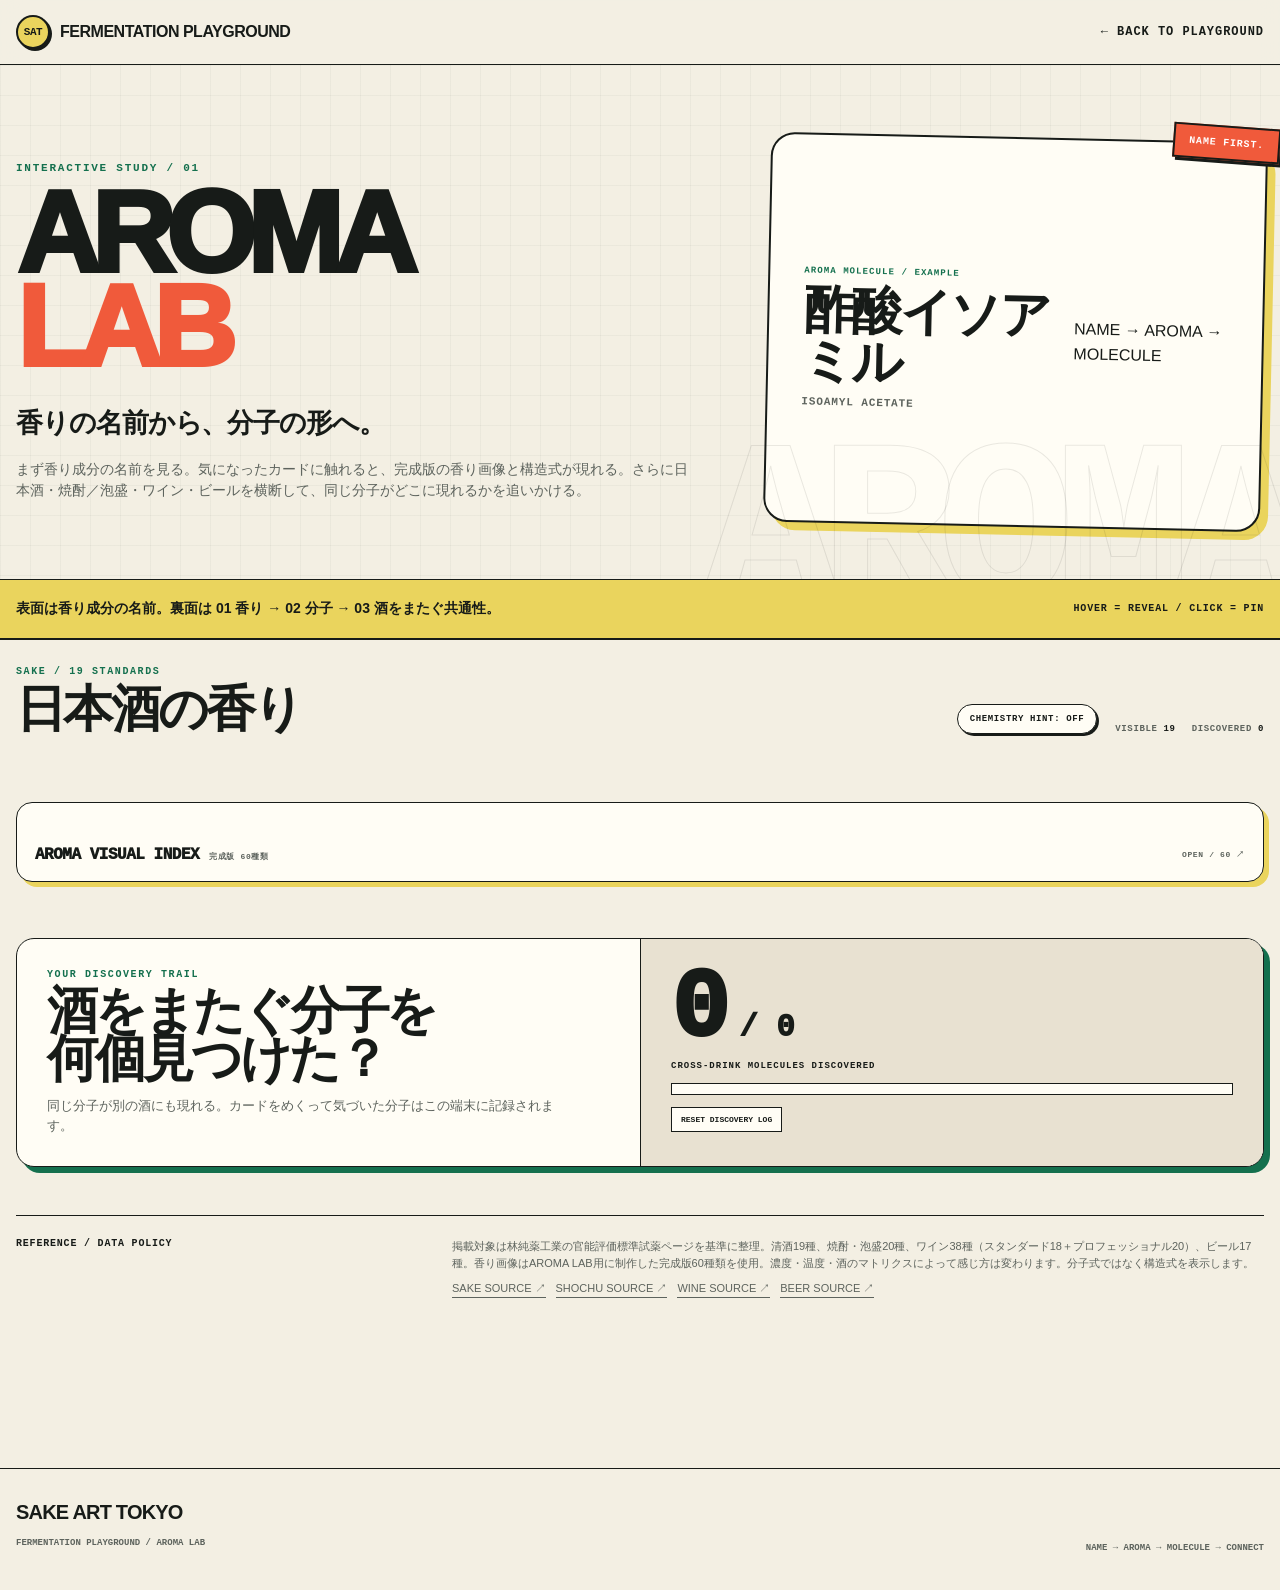
==== aroma-lab/index.html @ 1a497d0f "feat: align AROMA LAB copy with name-first learning flow" ====
<!DOCTYPE html>
<html lang="ja">
<head>
<meta charset="utf-8"/>
<meta name="viewport" content="width=device-width,initial-scale=1,viewport-fit=cover"/>
<meta name="theme-color" content="#f3efe3"/>
<title>AROMA LAB — Fermentation Playground</title>
<meta name="description" content="香り成分の名前から入り、カードをめくると完成版の香り画像、構造式、酒をまたぐ共通性が現れる。日本酒・焼酎／泡盛・ワイン・ビールを横断するインタラクティブ香り図鑑。"/>
<link href="./styles.css" rel="stylesheet"/>
<link href="./hotfix-name-first.css" rel="stylesheet"/>
</head>
<body>
<header class="topbar"><div class="wrap topbar-inner"><a class="brand" href="../"><span class="sat-mark">SAT</span><span>FERMENTATION PLAYGROUND</span></a><a class="back" href="../">← BACK TO PLAYGROUND</a></div></header>
<main>
<section class="hero"><div class="wrap hero-grid"><div><div class="eyebrow">INTERACTIVE STUDY / 01</div><h1>AROMA<span>LAB</span></h1><p class="lead">香りの名前から、分子の形へ。</p><p class="sublead">まず香り成分の名前を見る。気になったカードに触れると、完成版の香り画像と構造式が現れる。さらに日本酒・焼酎／泡盛・ワイン・ビールを横断して、同じ分子がどこに現れるかを追いかける。</p></div><div class="hero-specimen name-first-specimen"><div class="hero-note">NAME FIRST.</div><div class="hero-name"><small>AROMA MOLECULE / EXAMPLE</small><strong>酢酸イソアミル</strong><span>ISOAMYL ACETATE</span></div></div></div></section>
<section class="instructions"><div class="wrap"><strong>表面は香り成分の名前。裏面は 01 香り → 02 分子 → 03 酒をまたぐ共通性。</strong><span><span class="desktop-only">HOVER = REVEAL / CLICK = PIN</span><span class="mobile-only">TAP = REVEAL</span></span></div></section>
<nav class="lab-nav"><div class="wrap nav-scroll"><div class="tabs" id="tabs"></div></div></nav>
<section class="lab"><div class="wrap">
<div class="control-row"><div><div class="section-kicker" id="sectionKicker">SAKE / 19 STANDARDS</div><h2 class="section-title" id="sectionTitle">日本酒の香り</h2></div><div class="controls"><div class="wine-modes" id="wineModes"><button class="control wine-mode active" data-wine="standard">STANDARD 18</button><button class="control wine-mode" data-wine="professional">PRO 20</button><button class="control wine-mode" data-wine="all">ALL 38</button></div><button class="control" id="hintToggle">CHEMISTRY HINT: OFF</button></div><div class="stats"><span>VISIBLE <b id="visibleCount">19</b></span><span>DISCOVERED <b id="discoveredMini">0</b></span></div></div>
<div class="family-banner" id="familyBanner"><span id="familyText"></span><button id="clearFamily">CLEAR FILTER ×</button></div>
<div class="cards" id="cards"></div>
<section class="progress-panel"><div class="progress-copy"><div class="section-kicker">YOUR DISCOVERY TRAIL</div><h2>酒をまたぐ分子を<br/>何個見つけた？</h2><p>同じ分子が別の酒にも現れる。カードをめくって気づいた分子はこの端末に記録されます。</p></div><div class="progress-data"><div class="progress-num"><span id="crossFound">0</span><span style="font-size:.32em;letter-spacing:0"> / <span id="crossTotal">0</span></span></div><div class="progress-label">CROSS-DRINK MOLECULES DISCOVERED</div><div class="meter"><i id="meterBar"></i></div><button class="reset" id="resetProgress">RESET DISCOVERY LOG</button></div></section>
<section class="source-box"><strong>REFERENCE / DATA POLICY</strong><div><div>掲載対象は林純薬工業の官能評価標準試薬ページを基準に整理。清酒19種、焼酎・泡盛20種、ワイン38種（スタンダード18＋プロフェッショナル20）、ビール17種。香り画像はAROMA LAB用に制作した完成版60種類を使用。濃度・温度・酒のマトリクスによって感じ方は変わります。分子式ではなく構造式を表示します。</div><div class="source-links"><a href="https://direct.hpc-j.co.jp/shop/pages/seishu.aspx" rel="noreferrer" target="_blank">SAKE SOURCE ↗</a><a href="https://direct.hpc-j.co.jp/shop/pages/sensory_evalutation-shouchu-awamori.aspx" rel="noreferrer" target="_blank">SHOCHU SOURCE ↗</a><a href="https://direct.hpc-j.co.jp/shop/pages/sensory_evalutation-wine.aspx" rel="noreferrer" target="_blank">WINE SOURCE ↗</a><a href="https://direct.hpc-j.co.jp/shop/pages/sensory_evalutation_beer.aspx" rel="noreferrer" target="_blank">BEER SOURCE ↗</a></div></div></section>
</div></section>
</main>
<footer class="footer"><div class="wrap"><div><b>SAKE ART TOKYO</b><br/><small>FERMENTATION PLAYGROUND / AROMA LAB</small></div><small>NAME → AROMA → MOLECULE → CONNECT</small></div></footer>
<div class="toast" id="toast"></div>
<script defer src="./app.js"></script>
<script defer src="./hotfix-name-first.js"></script>
</body>
</html>
---- aroma-lab/styles.css ----
:root{
  --bg:#f3efe3;--paper:#fffdf5;--ink:#171b18;--muted:#5d635d;--green:#14704e;--orange:#f05a3b;--yellow:#ead45d;--soft:#e8e1d1;--cream:#f7f1e5;
  --shadow:5px 5px 0 var(--ink);--radius:16px;--max:1320px;
  --sans:-apple-system,BlinkMacSystemFont,"Hiragino Kaku Gothic ProN","Yu Gothic",sans-serif;
  --mono:ui-monospace,"SFMono-Regular",Menlo,Monaco,Consolas,monospace;
}
*{box-sizing:border-box}html{scroll-behavior:smooth}body{margin:0;background:var(--bg);color:var(--ink);font-family:var(--sans);line-height:1.55;-webkit-font-smoothing:antialiased;overflow-x:hidden}button,a{font:inherit;color:inherit}button{cursor:pointer}a{text-decoration:none}.wrap{width:min(var(--max),calc(100% - 32px));margin-inline:auto}
.topbar{position:sticky;top:0;z-index:50;background:color-mix(in srgb,var(--bg) 93%,transparent);backdrop-filter:blur(12px);border-bottom:1.5px solid var(--ink)}.topbar-inner{height:64px;display:flex;align-items:center;justify-content:space-between;gap:16px}.brand{display:flex;align-items:center;gap:10px;font-weight:900;letter-spacing:-.03em}.sat-mark{width:34px;height:34px;border:2px solid var(--ink);border-radius:50%;display:grid;place-items:center;background:var(--yellow);font:900 11px var(--mono);box-shadow:2px 2px 0 var(--ink)}.back{font:700 12px var(--mono);letter-spacing:.08em;border-bottom:1px solid transparent}.back:hover{border-color:var(--ink)}
.hero{padding:72px 0 52px;border-bottom:1.5px solid var(--ink);overflow:hidden;position:relative;background-image:linear-gradient(rgba(23,27,24,.035) 1px,transparent 1px),linear-gradient(90deg,rgba(23,27,24,.035) 1px,transparent 1px);background-size:30px 30px}.hero::after{content:"AROMA";position:absolute;right:-.04em;bottom:-.24em;font:900 clamp(90px,18vw,250px)/.85 var(--mono);letter-spacing:-.09em;color:transparent;-webkit-text-stroke:1px rgba(23,27,24,.09);pointer-events:none}.eyebrow,.section-kicker{font:800 11px var(--mono);letter-spacing:.16em;color:var(--green);margin-bottom:12px}.hero-grid{display:grid;grid-template-columns:minmax(0,1.05fr) minmax(340px,.75fr);gap:56px;align-items:center}.hero h1{font-size:clamp(56px,9vw,126px);line-height:.82;letter-spacing:-.075em;margin:0 0 28px;font-weight:950}.hero h1 span{display:block;color:var(--orange)}.lead{font-size:clamp(20px,2.1vw,29px);font-weight:850;letter-spacing:-.04em;max-width:720px;margin:0 0 14px}.sublead{max-width:680px;margin:0;color:var(--muted);font-size:14px}.hero-specimen{position:relative;background:var(--paper);border:2px solid var(--ink);border-radius:24px;min-height:390px;display:grid;grid-template-rows:1fr auto;place-items:center;box-shadow:8px 8px 0 var(--yellow);transform:rotate(1.25deg);padding:48px 34px 30px}.hero-note{position:absolute;right:-14px;top:-18px;background:var(--orange);color:white;border:2px solid var(--ink);padding:10px 14px;font:900 10px var(--mono);letter-spacing:.08em;transform:rotate(3deg);box-shadow:3px 3px 0 var(--ink)}.hero-aroma{display:grid;place-items:center;align-self:center}.hero-aroma img{width:190px;height:190px;object-fit:contain}.hero-aroma span{font:900 11px var(--mono);letter-spacing:.12em;margin-top:-4px}.hero-answer{width:100%;border-top:1.5px solid var(--ink);padding-top:16px;display:flex;align-items:baseline;justify-content:space-between;gap:16px}.hero-answer strong{font-size:22px;letter-spacing:-.04em}.hero-answer small{font:800 9px var(--mono);letter-spacing:.08em;color:var(--muted)}
.instructions{padding:18px 0;border-bottom:1.5px solid var(--ink);background:var(--yellow)}.instructions .wrap{display:grid;grid-template-columns:1fr auto;gap:24px;align-items:center}.instructions strong{font-size:14px}.instructions span{font:700 10px var(--mono);letter-spacing:.08em}.mobile-only{display:none}
.lab-nav{position:sticky;top:64px;z-index:45;background:var(--paper);border-bottom:1.5px solid var(--ink)}.nav-scroll{overflow-x:auto;scrollbar-width:none;-webkit-overflow-scrolling:touch}.nav-scroll::-webkit-scrollbar{display:none}.tabs{display:flex;align-items:stretch;min-width:max-content}.tab{border:0;border-right:1.5px solid var(--ink);background:transparent;padding:17px 22px;font:900 12px var(--mono);letter-spacing:.08em;min-width:150px;transition:.15s}.tab:first-child{border-left:1.5px solid var(--ink)}.tab:hover{background:var(--soft)}.tab.active{background:var(--ink);color:var(--paper)}.tab small{display:block;font-size:9px;opacity:.65;margin-top:2px}.cross-tab.active{background:var(--orange);color:white}
.control-row{padding:26px 0 20px;display:grid;grid-template-columns:1fr auto auto;align-items:end;gap:18px}.section-title{font:900 clamp(30px,4vw,50px)/1 var(--sans);letter-spacing:-.055em;margin:0}.section-kicker{font-size:10px;margin-bottom:7px}.controls{display:flex;gap:8px;align-items:center;flex-wrap:wrap}.control{border:1.5px solid var(--ink);background:var(--paper);padding:9px 12px;border-radius:999px;font:800 9px var(--mono);letter-spacing:.07em;box-shadow:2px 2px 0 var(--ink)}.control:hover,.control.active{background:var(--green);color:white}.wine-modes{display:none}.wine-modes.show{display:flex}.stats{display:flex;gap:16px;align-items:center;font:700 9px var(--mono);color:var(--muted);letter-spacing:.07em;white-space:nowrap}.stats b{color:var(--ink)}.family-banner{display:none;margin:0 0 18px;padding:12px 15px;border:1.5px dashed var(--ink);background:var(--yellow);align-items:center;justify-content:space-between;gap:12px;font:800 10px var(--mono);letter-spacing:.05em}.family-banner.show{display:flex}.family-banner button{border:1px solid var(--ink);background:var(--paper);padding:5px 8px;font:800 9px var(--mono)}
.lab{padding-bottom:90px}.cards{display:grid;grid-template-columns:repeat(4,minmax(0,1fr));gap:22px}.card{position:relative;min-width:0;aspect-ratio:.79;perspective:1400px;outline:none}.card:focus-visible{outline:3px solid var(--orange);outline-offset:5px;border-radius:var(--radius)}.card-inner{position:absolute;inset:0;transform-style:preserve-3d;transition:transform .5s cubic-bezier(.2,.8,.2,1)}.card.revealed .card-inner{transform:rotateY(180deg)}.face{position:absolute;inset:0;backface-visibility:hidden;-webkit-backface-visibility:hidden;border:1.8px solid var(--ink);border-radius:var(--radius);overflow:hidden;background:var(--paper);box-shadow:var(--shadow)}.front{display:grid;grid-template-rows:auto auto 1fr auto}.back-face{transform:rotateY(180deg);display:grid;grid-template-rows:auto minmax(140px,1fr) auto;background:var(--ink);color:var(--paper);box-shadow:5px 5px 0 var(--orange)}.card-topline,.structure-head{padding:11px 13px;display:flex;align-items:center;justify-content:space-between;gap:8px;border-bottom:1.5px solid var(--ink);font:800 8px var(--mono);letter-spacing:.09em}.structure-head{border-color:#5a5f5a}.cross-badge{background:var(--orange);color:white;border:1px solid var(--ink);border-radius:999px;padding:4px 6px;font-size:7px;box-shadow:1px 1px 0 var(--ink);white-space:nowrap}.front-copy{padding:15px 15px 8px}.front-copy h3{margin:0;font-size:clamp(16px,1.35vw,22px);line-height:1.08;letter-spacing:-.04em;overflow-wrap:anywhere}.compound-en{font:700 8px/1.35 var(--mono);letter-spacing:.05em;color:var(--muted);margin:5px 0 0;overflow-wrap:anywhere}.aroma-cue{margin:8px 0 0;font-size:12px;font-weight:850;color:var(--green);line-height:1.35}.aroma-gallery{min-height:0;padding:6px 12px 10px;display:flex;align-items:center;justify-content:center;gap:5px;overflow:hidden}.aroma-visual{margin:0;min-width:0;display:grid;place-items:center;grid-template-rows:1fr auto;gap:0;flex:1;max-width:150px}.aroma-visual img{display:block;width:min(100%,135px);height:auto;aspect-ratio:1/1;object-fit:contain}.count-2 .aroma-visual img{width:min(100%,112px)}.count-3 .aroma-visual img{width:min(100%,90px)}.aroma-visual figcaption{text-align:center;font-size:10px;font-weight:800;line-height:1.15;min-height:23px;display:grid;place-items:center}.aroma-visual.image-error{opacity:.3}.aroma-visual.image-error::after{content:"IMAGE ERROR";font:700 7px var(--mono)}.card-footer{border-top:1.5px solid var(--ink);padding:10px 12px;display:flex;justify-content:space-between;align-items:center;gap:10px;font:800 8px var(--mono);letter-spacing:.08em}.family-chip{opacity:.18;transition:.2s;color:var(--green)}body.show-hints .family-chip{opacity:1}
.structure-wrap{position:relative;min-height:0;display:grid;place-items:center;padding:18px 16px;background:var(--paper)}.structure-wrap img{width:100%;height:100%;max-height:205px;object-fit:contain;filter:grayscale(1) contrast(1.2);mix-blend-mode:multiply}.structure-fallback{display:none;color:var(--muted);text-align:center;font:800 10px var(--mono);letter-spacing:.08em}.structure-fallback.show{display:grid}.back-copy{padding:11px 14px 12px;min-height:0}.back-copy>strong{display:block;font-size:15px;line-height:1.1;letter-spacing:-.03em;overflow-wrap:anywhere}.back-copy>small{display:block;margin-top:3px;color:#aaa79c;font:700 7px/1.35 var(--mono);overflow-wrap:anywhere}.ref-note{font-size:8px;line-height:1.35;color:#aaa79c;margin:5px 0}.drink-rail{margin-top:8px;border-top:1px solid #5a5f5a;padding-top:8px;display:grid;grid-template-columns:repeat(4,1fr);gap:4px}.drink-dot{border:1px solid #5a5f5a;background:transparent;color:#777b77;padding:4px 2px;font:800 6px var(--mono);letter-spacing:.02em;border-radius:3px;min-height:34px}.drink-dot small{display:block;font-size:6px;margin-top:1px}.drink-dot.on{border-color:var(--yellow);color:var(--yellow)}.drink-dot.on:hover{background:var(--yellow);color:var(--ink)}.related{margin-top:7px;border:0;background:transparent;color:var(--paper);font:800 7px var(--mono);letter-spacing:.07em;text-align:left;padding:0;text-decoration:underline;text-underline-offset:3px}.related:hover{color:var(--orange)}
@media (hover:hover) and (pointer:fine){.card:not(.pinned):hover .card-inner{transform:rotateY(180deg)}}
.progress-panel{margin-top:56px;border:1.8px solid var(--ink);border-radius:18px;background:var(--paper);box-shadow:6px 6px 0 var(--green);display:grid;grid-template-columns:1fr 1fr;overflow:hidden}.progress-copy{padding:30px}.progress-copy h2{font-size:clamp(30px,4vw,52px);letter-spacing:-.06em;line-height:.95;margin:0 0 12px}.progress-copy p{margin:0;color:var(--muted);font-size:13px;max-width:520px}.progress-data{padding:30px;border-left:1.5px solid var(--ink);display:flex;flex-direction:column;justify-content:center;gap:12px;background:var(--soft)}.progress-num{font:950 clamp(50px,8vw,96px)/.8 var(--mono);letter-spacing:-.08em}.progress-total{font-size:.32em;letter-spacing:0}.progress-label{font:800 9px var(--mono);letter-spacing:.11em}.meter{height:12px;border:1.5px solid var(--ink);background:var(--paper);overflow:hidden}.meter>i{display:block;height:100%;background:var(--orange);width:0;transition:width .4s}.reset{align-self:flex-start;border:1px solid var(--ink);background:var(--paper);padding:7px 9px;font:800 8px var(--mono)}
.visual-index{margin-top:72px;padding-top:26px;border-top:1.5px solid var(--ink)}.visual-index-head{display:grid;grid-template-columns:1fr minmax(260px,480px);gap:32px;align-items:end;margin-bottom:24px}.visual-index h2{margin:0;font-size:clamp(30px,5vw,58px);line-height:.98;letter-spacing:-.06em}.visual-index-head p{margin:0;color:var(--muted);font-size:12px}.visual-grid{display:grid;grid-template-columns:repeat(10,minmax(0,1fr));border-top:1px solid var(--ink);border-left:1px solid var(--ink);background:var(--paper)}.visual-tile{margin:0;min-width:0;padding:9px 6px 7px;display:grid;grid-template-rows:1fr auto;place-items:center;border-right:1px solid var(--ink);border-bottom:1px solid var(--ink);min-height:120px}.visual-tile img{width:78px;height:78px;max-width:100%;object-fit:contain}.visual-tile figcaption{text-align:center;font-size:8px;font-weight:800;line-height:1.2;min-height:20px;display:grid;place-items:center}
.source-box{margin-top:48px;border-top:1.5px solid var(--ink);padding:22px 0 0;display:grid;grid-template-columns:1fr 2fr;gap:30px;font-size:11px;color:var(--muted)}.source-box strong{color:var(--ink);font:900 10px var(--mono);letter-spacing:.08em}.source-links{display:flex;gap:10px;flex-wrap:wrap;margin-top:8px}.source-links a{border-bottom:1px solid var(--muted)}.source-links a:hover{color:var(--green);border-color:var(--green)}.footer{border-top:1.5px solid var(--ink);padding:28px 0 36px;margin-top:80px}.footer .wrap{display:flex;justify-content:space-between;gap:20px;align-items:end}.footer b{font-size:20px;letter-spacing:-.04em}.footer small{font:700 9px var(--mono);color:var(--muted)}.toast{position:fixed;left:50%;bottom:calc(24px + env(safe-area-inset-bottom));z-index:90;transform:translate(-50%,20px);opacity:0;pointer-events:none;background:var(--ink);color:var(--paper);border:1.5px solid var(--paper);box-shadow:4px 4px 0 var(--orange);padding:10px 14px;font:800 9px var(--mono);letter-spacing:.06em;transition:.25s;white-space:nowrap}.toast.show{opacity:1;transform:translate(-50%,0)}.empty{grid-column:1/-1;border:1.5px dashed var(--ink);padding:50px;text-align:center;background:var(--paper);font:800 11px var(--mono)}
@media(max-width:1100px){.cards{grid-template-columns:repeat(3,minmax(0,1fr))}.hero-grid{grid-template-columns:1fr .75fr}.visual-grid{grid-template-columns:repeat(8,minmax(0,1fr))}.control-row{grid-template-columns:1fr auto}.stats{grid-column:1/-1;justify-content:flex-end}}
@media(max-width:760px){.wrap{width:min(100% - 24px,var(--max))}.topbar-inner{height:58px}.brand span:last-child{font-size:11px}.back{font-size:9px}.hero{padding:46px 0 34px}.hero-grid{grid-template-columns:1fr;gap:34px}.hero h1{font-size:clamp(58px,20vw,88px)}.lead{font-size:21px}.sublead{font-size:13px}.hero-specimen{min-height:310px;box-shadow:6px 6px 0 var(--yellow);padding:42px 28px 24px;transform:rotate(.7deg)}.hero-note{right:-4px;font-size:8px}.hero-aroma img{width:160px;height:160px}.hero-answer{align-items:flex-start;flex-direction:column;gap:2px}.hero-answer strong{font-size:20px}.instructions .wrap{grid-template-columns:1fr;gap:5px}.instructions strong{font-size:12px}.desktop-only{display:none}.mobile-only{display:inline}.lab-nav{top:58px}.tab{min-width:126px;padding:14px 14px}.control-row{grid-template-columns:1fr;align-items:start;gap:12px}.controls{width:100%;overflow-x:auto;padding-bottom:3px}.wine-modes.show{display:flex;min-width:max-content}.stats{grid-column:auto;width:100%;justify-content:space-between}.section-title{font-size:34px}.cards{grid-template-columns:repeat(2,minmax(0,1fr));gap:13px}.card{aspect-ratio:.72}.face{box-shadow:3px 3px 0 var(--ink)}.back-face{box-shadow:3px 3px 0 var(--orange)}.card-topline{padding:8px 9px;font-size:6.5px}.cross-badge{font-size:6px;padding:3px 5px}.front-copy{padding:11px 10px 4px}.front-copy h3{font-size:14px}.compound-en{font-size:6.5px}.aroma-cue{font-size:10px;margin-top:5px}.aroma-gallery{padding:2px 5px 6px;gap:1px}.aroma-visual img{width:min(100%,112px)}.count-2 .aroma-visual img{width:min(100%,82px)}.count-3 .aroma-visual img{width:min(100%,65px)}.aroma-visual figcaption{font-size:8px;min-height:18px}.card-footer{padding:7px 8px;font-size:6.5px}.structure-head{padding:8px 9px;font-size:6px}.structure-wrap{padding:8px;min-height:125px}.structure-wrap img{max-height:150px}.back-copy{padding:8px 9px}.back-copy>strong{font-size:12px}.back-copy>small,.ref-note{font-size:6px}.drink-rail{padding-top:5px;margin-top:5px}.drink-dot{font-size:5px;min-height:29px}.drink-dot small{display:none}.related{font-size:6px;margin-top:4px}.progress-panel{grid-template-columns:1fr;margin-top:42px}.progress-copy,.progress-data{padding:22px}.progress-data{border-left:0;border-top:1.5px solid var(--ink)}.visual-index{margin-top:56px}.visual-index-head{grid-template-columns:1fr;gap:12px}.visual-grid{grid-template-columns:repeat(4,minmax(0,1fr))}.visual-tile{min-height:106px;padding:6px 4px}.visual-tile img{width:68px;height:68px}.visual-tile figcaption{font-size:7px}.source-box{grid-template-columns:1fr}.footer .wrap{align-items:flex-start;flex-direction:column}.toast{max-width:calc(100vw - 28px);overflow:hidden;text-overflow:ellipsis}}
@media(max-width:430px){.cards{grid-template-columns:1fr;gap:16px}.card{aspect-ratio:auto;height:470px}.front-copy h3{font-size:20px}.compound-en{font-size:8px}.aroma-cue{font-size:12px}.aroma-visual img{width:145px}.count-2 .aroma-visual img{width:118px}.count-3 .aroma-visual img{width:95px}.aroma-visual figcaption{font-size:10px}.structure-wrap img{max-height:210px}.back-copy>strong{font-size:16px}.back-copy>small{font-size:8px}.ref-note{font-size:7px}.drink-dot{font-size:6px;min-height:34px}.visual-grid{grid-template-columns:repeat(3,minmax(0,1fr))}}
@media(prefers-reduced-motion:reduce){*{scroll-behavior:auto!important;transition-duration:.01ms!important;animation-duration:.01ms!important}.card-inner{transition:none}}
---- aroma-lab/hotfix-name-first.css ----
/* AROMA LAB final name-first layer */
.name-first-specimen{display:flex!important;align-items:center!important;justify-content:center!important}.name-first-specimen::after{content:"NAME → AROMA → MOLECULE"!important}.hero-name{display:flex;flex-direction:column;align-items:flex-start;gap:9px;width:100%}.hero-name small{font:800 9px var(--mono);letter-spacing:.12em;color:var(--green)}.hero-name strong{font-size:clamp(28px,4vw,56px);line-height:1;letter-spacing:-.05em}.hero-name span{font:800 11px var(--mono);letter-spacing:.08em;color:var(--muted)}
.card{aspect-ratio:.78;touch-action:manipulation}.front{background:var(--paper)}.name-front{flex:1;display:flex;flex-direction:column;align-items:flex-start;justify-content:center;padding:50px 22px 28px;gap:8px}.name-front small{font:900 7px var(--mono);letter-spacing:.12em;color:var(--green)}.name-front h3{margin:0;font-size:clamp(22px,2.1vw,34px);line-height:1.03;letter-spacing:-.055em;font-weight:950;word-break:keep-all}.name-front-en{font:700 9px/1.35 var(--mono);letter-spacing:.04em;color:var(--muted)}.name-front-foot{border-top:1.5px solid var(--ink);padding:11px 13px;display:flex;justify-content:space-between;align-items:center;gap:8px;font:800 8px var(--mono);letter-spacing:.07em;color:var(--muted)}.name-front-foot>span:first-child{color:var(--green);opacity:0;transition:.2s}body.show-hints .name-front-foot>span:first-child{opacity:1}
.back-face{background:var(--ink);color:var(--paper);display:flex;flex-direction:column;overflow:hidden}.reveal-head{height:34px;flex:0 0 34px;padding:9px 11px 7px;display:flex;align-items:center;justify-content:space-between;border-bottom:1px solid #454943;font:800 7px var(--mono);letter-spacing:.09em;color:#bbbdb6}.reveal-body{flex:1;min-height:0;display:grid;grid-template-rows:42% 35% 23%}.reveal-stage{position:relative;min-height:0}.stage-label{position:absolute;left:8px;top:7px;z-index:3;font:900 6px var(--mono);letter-spacing:.1em;opacity:.6}
.aroma-stage{background:var(--cream);color:var(--ink);display:grid;grid-template-columns:minmax(0,1fr) 88px;align-items:center;gap:5px;padding:19px 9px 7px;border-bottom:1px solid #555}.aroma-stage-images{min-width:0;height:100%;display:flex;align-items:center;justify-content:center;gap:3px;overflow:hidden}.final-aroma-img{display:block;max-width:100%;object-fit:contain;background:transparent}.aroma-stage-images .final-aroma-img{width:min(50%,145px);height:100%;max-height:132px}.aroma-stage-copy{font-size:10px;line-height:1.3;font-weight:900}
.molecule-stage{display:grid;grid-template-columns:minmax(0,1fr) 112px;align-items:center;gap:8px;padding:20px 9px 7px;border-bottom:1px solid #454943}.final-structure{min-width:0;height:100%;display:grid;place-items:center;padding:5px;background:var(--paper);border-radius:7px}.final-structure img{display:block;width:100%;height:100%;max-height:105px;object-fit:contain;filter:grayscale(1) contrast(1.2);mix-blend-mode:multiply}.final-structure .structure-fallback{font-size:7px}.molecule-copy{min-width:0;display:flex;flex-direction:column;gap:3px}.molecule-copy strong{font-size:10px;line-height:1.15}.molecule-copy span{font:700 6.5px/1.3 var(--mono);color:#c4c6be}.molecule-copy em{font:900 6px var(--mono);font-style:normal;color:var(--yellow);letter-spacing:.06em}.molecule-copy small{font-size:6px;line-height:1.3;color:#aaa79c}
.drinks-stage{padding:20px 8px 7px}.final-drink-rail{margin:0;border:0;padding:0;display:grid;grid-template-columns:repeat(4,1fr);gap:3px}.drink-ref{min-width:0;min-height:30px;border:1px solid #5a5f5a;border-radius:3px;background:transparent;color:#777b77;padding:4px 2px;display:flex;flex-direction:column;align-items:center;justify-content:center;gap:1px;font-family:var(--mono)}.drink-ref span{font-size:5.5px;font-weight:900;letter-spacing:.04em}.drink-ref strong{font-size:6px;line-height:1.1}.drink-ref.on{border-color:var(--yellow);color:var(--yellow)}.drink-ref.on:hover{background:var(--yellow);color:var(--ink)}.drinks-stage .related{display:block;margin-top:5px;font-size:6px}
.visual-index{margin:48px 0 0;border:1.8px solid var(--ink);border-radius:16px;background:var(--paper);box-shadow:5px 5px 0 var(--yellow);overflow:hidden}.visual-index>summary{list-style:none;cursor:pointer;padding:17px 18px;display:flex;align-items:center;justify-content:space-between;gap:16px}.visual-index>summary::-webkit-details-marker{display:none}.visual-index>summary span{display:flex;align-items:baseline;gap:10px}.visual-index>summary b{font:950 16px var(--mono);letter-spacing:-.03em}.visual-index>summary small,.visual-index>summary i{font:800 8px var(--mono);font-style:normal;letter-spacing:.08em;color:var(--muted)}.visual-index[open]>summary{border-bottom:1.5px solid var(--ink);background:var(--yellow)}.visual-index-grid{display:grid;grid-template-columns:repeat(6,minmax(0,1fr))}.visual-index-grid figure{margin:0;min-width:0;aspect-ratio:1;position:relative;border-right:1px solid #c8c4b7;border-bottom:1px solid #c8c4b7;padding:13px 7px 7px;display:grid;grid-template-rows:1fr auto;place-items:center;background:var(--paper)}.visual-index-grid figure>span{position:absolute;left:6px;top:5px;font:700 6px var(--mono);color:var(--muted)}.visual-index-grid .final-aroma-img{width:100%;height:100%;min-height:0;max-height:115px}.visual-index-grid figcaption{max-width:100%;overflow:hidden;text-overflow:ellipsis;white-space:nowrap;font-size:9px;font-weight:800}
.card:focus-visible .face{outline:3px solid var(--orange);outline-offset:3px}
@media(max-width:1050px){.visual-index-grid{grid-template-columns:repeat(5,minmax(0,1fr))}.molecule-stage{grid-template-columns:minmax(0,1fr) 96px}}
@media(max-width:760px){.cards{grid-template-columns:repeat(2,minmax(0,1fr));gap:13px}.card{aspect-ratio:.68}.name-front{padding:44px 13px 21px}.name-front h3{font-size:19px}.name-front-en{font-size:7px}.reveal-head{height:30px;flex-basis:30px}.reveal-body{grid-template-rows:42% 36% 22%}.aroma-stage{grid-template-columns:1fr;padding:18px 5px 5px}.aroma-stage-copy{display:none}.aroma-stage-images .final-aroma-img{max-height:104px}.molecule-stage{grid-template-columns:1fr;padding:18px 5px 5px}.molecule-copy{display:none}.final-structure img{max-height:95px}.visual-index-grid{grid-template-columns:repeat(3,minmax(0,1fr))}.visual-index>summary b{font-size:13px}}
@media(max-width:430px){.cards{grid-template-columns:1fr;gap:18px}.card{height:520px;aspect-ratio:auto}.name-front{align-items:center;text-align:center;padding:56px 24px 28px}.name-front small{font-size:8px}.name-front h3{font-size:28px;line-height:1.05}.name-front-en{font-size:9px}.name-front-foot{padding:13px 15px;font-size:9px}.reveal-head{height:34px;flex-basis:34px;font-size:6.5px}.reveal-body{grid-template-rows:42% 36% 22%}.aroma-stage{grid-template-columns:minmax(0,1fr) 104px;padding:24px 10px 8px;gap:8px}.aroma-stage-copy{display:block;font-size:11px}.aroma-stage-images{height:100%}.aroma-stage-images .final-aroma-img{max-height:164px}.molecule-stage{grid-template-columns:minmax(0,1fr) 128px;padding:24px 10px 8px;gap:10px}.molecule-copy{display:flex}.molecule-copy strong{font-size:11px}.molecule-copy span{font-size:7px}.molecule-copy em{font-size:7px}.molecule-copy small{font-size:6.5px}.final-structure img{max-height:126px}.drinks-stage{padding:24px 10px 8px}.drink-ref{min-height:36px}.drink-ref span{font-size:6px}.drink-ref strong{font-size:7px}.drinks-stage .related{font-size:7px}.visual-index-grid{grid-template-columns:repeat(2,minmax(0,1fr))}.visual-index-grid .final-aroma-img{max-height:130px}}
@media(prefers-reduced-motion:reduce){.card-inner{transition:none}.final-aroma-img{scroll-behavior:auto}}
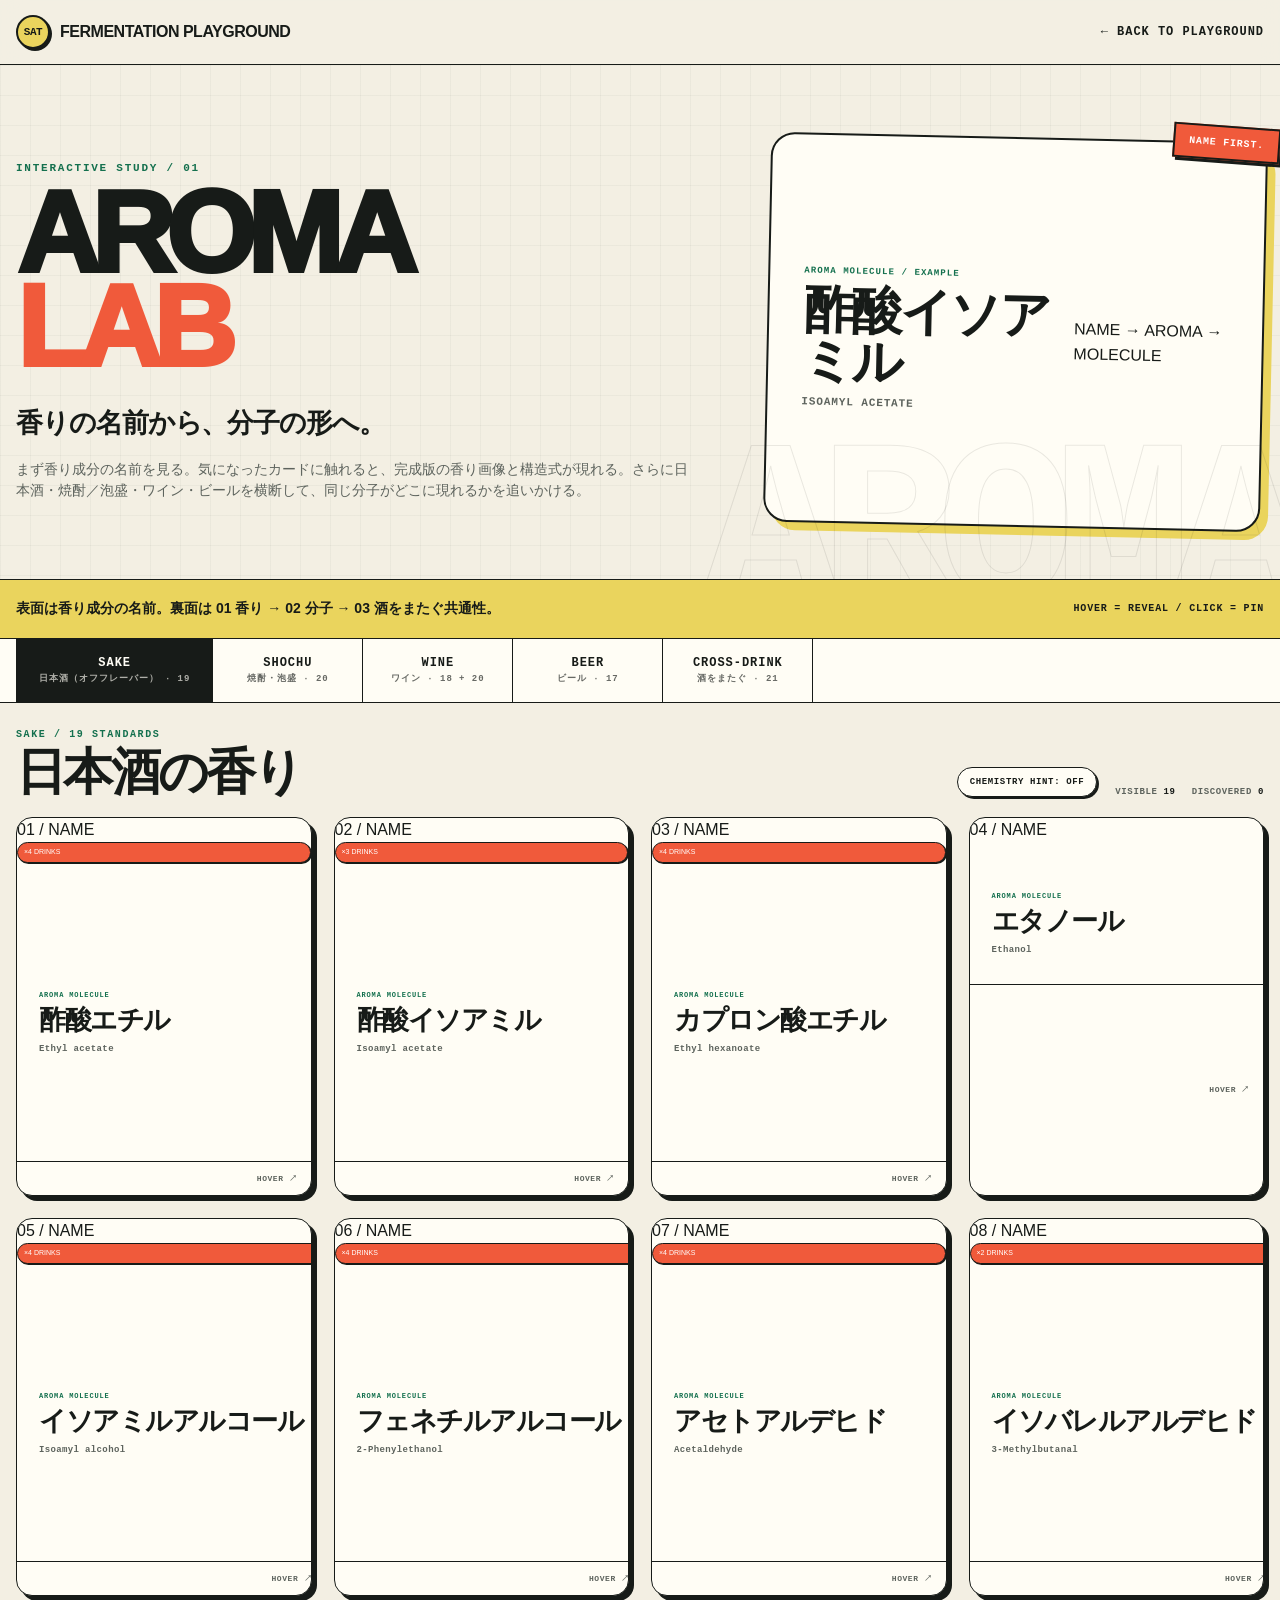
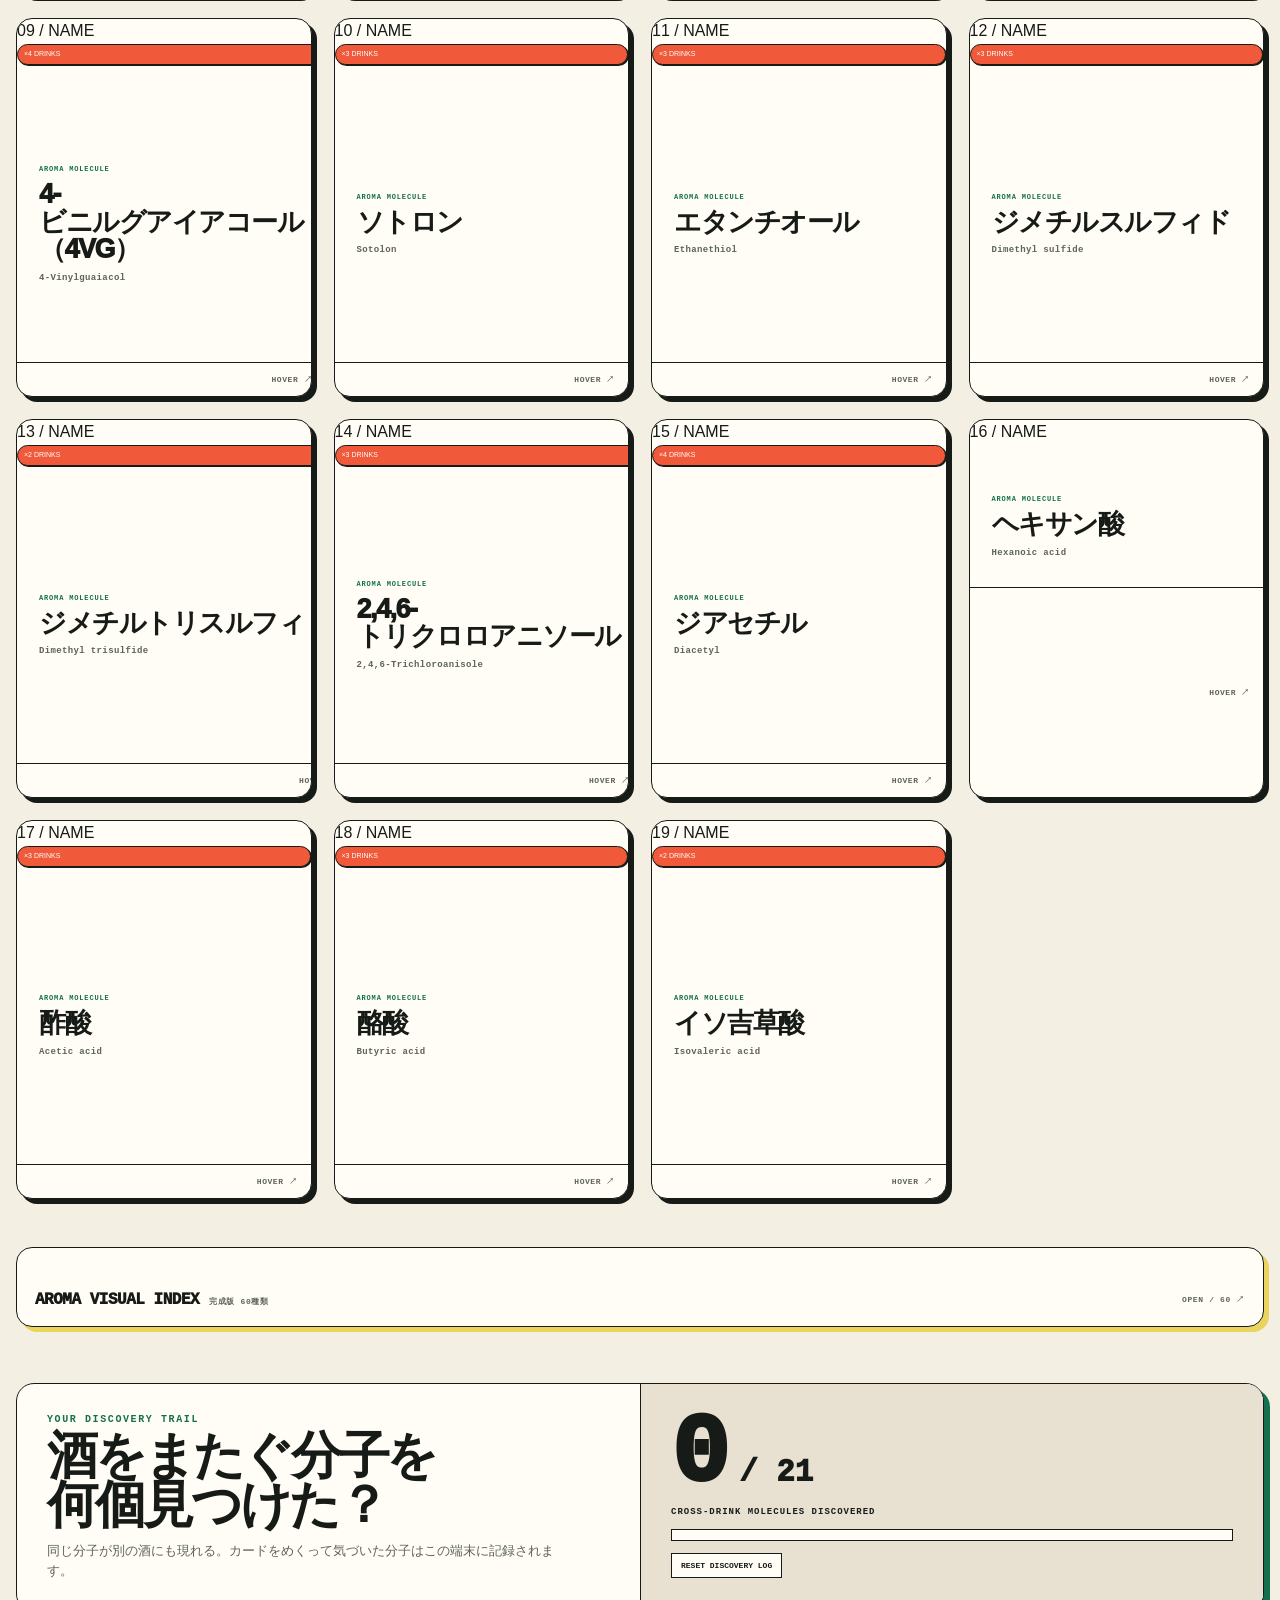
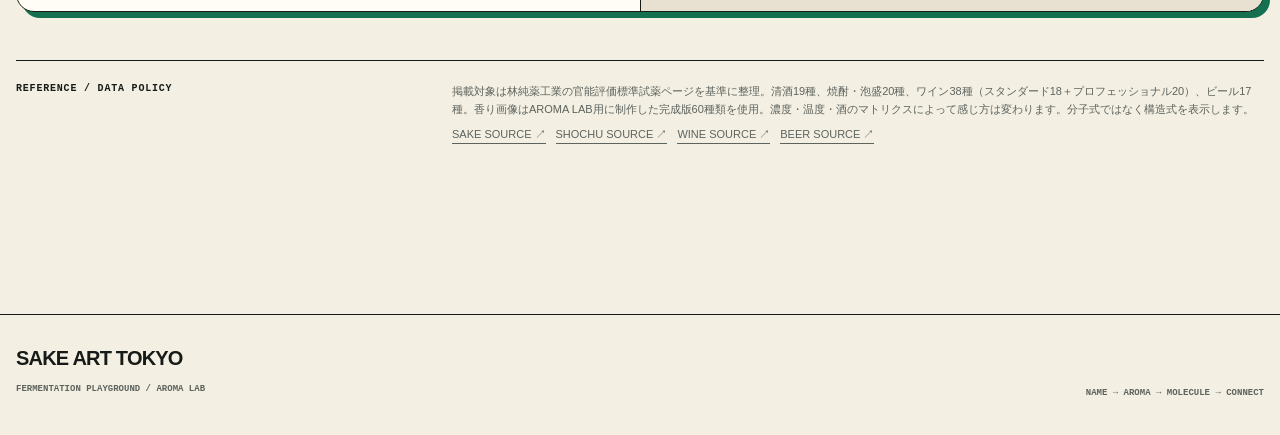
==== commit c614145c: "Load mobile compact card experience" ====
--- a/aroma-lab/index.html
+++ b/aroma-lab/index.html
@@ -8,12 +8,13 @@
 <meta name="description" content="香り成分の名前から入り、カードをめくると完成版の香り画像、構造式、酒をまたぐ共通性が現れる。日本酒・焼酎／泡盛・ワイン・ビールを横断するインタラクティブ香り図鑑。"/>
 <link href="./styles.css" rel="stylesheet"/>
 <link href="./hotfix-name-first.css" rel="stylesheet"/>
+<link href="./mobile-card-grid.css" rel="stylesheet"/>
 </head>
 <body>
 <header class="topbar"><div class="wrap topbar-inner"><a class="brand" href="../"><span class="sat-mark">SAT</span><span>FERMENTATION PLAYGROUND</span></a><a class="back" href="../">← BACK TO PLAYGROUND</a></div></header>
 <main>
 <section class="hero"><div class="wrap hero-grid"><div><div class="eyebrow">INTERACTIVE STUDY / 01</div><h1>AROMA<span>LAB</span></h1><p class="lead">香りの名前から、分子の形へ。</p><p class="sublead">まず香り成分の名前を見る。気になったカードに触れると、完成版の香り画像と構造式が現れる。さらに日本酒・焼酎／泡盛・ワイン・ビールを横断して、同じ分子がどこに現れるかを追いかける。</p></div><div class="hero-specimen name-first-specimen"><div class="hero-note">NAME FIRST.</div><div class="hero-name"><small>AROMA MOLECULE / EXAMPLE</small><strong>酢酸イソアミル</strong><span>ISOAMYL ACETATE</span></div></div></div></section>
-<section class="instructions"><div class="wrap"><strong>表面は香り成分の名前。裏面は 01 香り → 02 分子 → 03 酒をまたぐ共通性。</strong><span><span class="desktop-only">HOVER = REVEAL / CLICK = PIN</span><span class="mobile-only">TAP = REVEAL</span></span></div></section>
+<section class="instructions"><div class="wrap"><strong>表面は香り成分の名前。裏面は 01 香り → 02 分子 → 03 酒をまたぐ共通性。</strong><span><span class="desktop-only">HOVER = REVEAL / CLICK = PIN</span><span class="mobile-only">TAP = OPEN / FLIP</span></span></div></section>
 <nav class="lab-nav"><div class="wrap nav-scroll"><div class="tabs" id="tabs"></div></div></nav>
 <section class="lab"><div class="wrap">
 <div class="control-row"><div><div class="section-kicker" id="sectionKicker">SAKE / 19 STANDARDS</div><h2 class="section-title" id="sectionTitle">日本酒の香り</h2></div><div class="controls"><div class="wine-modes" id="wineModes"><button class="control wine-mode active" data-wine="standard">STANDARD 18</button><button class="control wine-mode" data-wine="professional">PRO 20</button><button class="control wine-mode" data-wine="all">ALL 38</button></div><button class="control" id="hintToggle">CHEMISTRY HINT: OFF</button></div><div class="stats"><span>VISIBLE <b id="visibleCount">19</b></span><span>DISCOVERED <b id="discoveredMini">0</b></span></div></div>
@@ -27,5 +28,6 @@
 <div class="toast" id="toast"></div>
 <script defer src="./app.js"></script>
 <script defer src="./hotfix-name-first.js"></script>
+<script defer src="./mobile-card-grid.js"></script>
 </body>
 </html>
--- a/aroma-lab/hotfix-name-first.css
+++ b/aroma-lab/hotfix-name-first.css
@@ -3,11 +3,13 @@
 .card{aspect-ratio:.78;touch-action:manipulation}.front{background:var(--paper)}.name-front{flex:1;display:flex;flex-direction:column;align-items:flex-start;justify-content:center;padding:50px 22px 28px;gap:8px}.name-front small{font:900 7px var(--mono);letter-spacing:.12em;color:var(--green)}.name-front h3{margin:0;font-size:clamp(22px,2.1vw,34px);line-height:1.03;letter-spacing:-.055em;font-weight:950;word-break:keep-all}.name-front-en{font:700 9px/1.35 var(--mono);letter-spacing:.04em;color:var(--muted)}.name-front-foot{border-top:1.5px solid var(--ink);padding:11px 13px;display:flex;justify-content:space-between;align-items:center;gap:8px;font:800 8px var(--mono);letter-spacing:.07em;color:var(--muted)}.name-front-foot>span:first-child{color:var(--green);opacity:0;transition:.2s}body.show-hints .name-front-foot>span:first-child{opacity:1}
 .back-face{background:var(--ink);color:var(--paper);display:flex;flex-direction:column;overflow:hidden}.reveal-head{height:34px;flex:0 0 34px;padding:9px 11px 7px;display:flex;align-items:center;justify-content:space-between;border-bottom:1px solid #454943;font:800 7px var(--mono);letter-spacing:.09em;color:#bbbdb6}.reveal-body{flex:1;min-height:0;display:grid;grid-template-rows:42% 35% 23%}.reveal-stage{position:relative;min-height:0}.stage-label{position:absolute;left:8px;top:7px;z-index:3;font:900 6px var(--mono);letter-spacing:.1em;opacity:.6}
 .aroma-stage{background:var(--cream);color:var(--ink);display:grid;grid-template-columns:minmax(0,1fr) 88px;align-items:center;gap:5px;padding:19px 9px 7px;border-bottom:1px solid #555}.aroma-stage-images{min-width:0;height:100%;display:flex;align-items:center;justify-content:center;gap:3px;overflow:hidden}.final-aroma-img{display:block;max-width:100%;object-fit:contain;background:transparent}.aroma-stage-images .final-aroma-img{width:min(50%,145px);height:100%;max-height:132px}.aroma-stage-copy{font-size:10px;line-height:1.3;font-weight:900}
-.molecule-stage{display:grid;grid-template-columns:minmax(0,1fr) 112px;align-items:center;gap:8px;padding:20px 9px 7px;border-bottom:1px solid #454943}.final-structure{min-width:0;height:100%;display:grid;place-items:center;padding:5px;background:var(--paper);border-radius:7px}.final-structure img{display:block;width:100%;height:100%;max-height:105px;object-fit:contain;filter:grayscale(1) contrast(1.2);mix-blend-mode:multiply}.final-structure .structure-fallback{font-size:7px}.molecule-copy{min-width:0;display:flex;flex-direction:column;gap:3px}.molecule-copy strong{font-size:10px;line-height:1.15}.molecule-copy span{font:700 6.5px/1.3 var(--mono);color:#c4c6be}.molecule-copy em{font:900 6px var(--mono);font-style:normal;color:var(--yellow);letter-spacing:.06em}.molecule-copy small{font-size:6px;line-height:1.3;color:#aaa79c}
+.molecule-stage{display:grid;grid-template-columns:minmax(0,1fr) 112px;align-items:center;gap:8px;padding:20px 9px 7px;border-bottom:1px solid #454943}.final-structure{min-width:0;height:100%;display:grid;place-items:center;padding:5px;background:var(--paper);border-radius:7px;overflow:hidden}.final-structure img{display:block;width:100%;height:100%;max-height:105px;object-fit:contain;object-position:50% 50%;filter:grayscale(1) contrast(1.2);mix-blend-mode:multiply;transform:none!important;transform-origin:50% 50%}.card:hover .final-structure img{transform:none!important}.final-structure .structure-fallback{font-size:7px}.molecule-copy{min-width:0;display:flex;flex-direction:column;gap:3px}.molecule-copy strong{font-size:10px;line-height:1.15}.molecule-copy span{font:700 6.5px/1.3 var(--mono);color:#c4c6be}.molecule-copy em{font:900 6px var(--mono);font-style:normal;color:var(--yellow);letter-spacing:.06em}.molecule-copy small{font-size:6px;line-height:1.3;color:#aaa79c}
 .drinks-stage{padding:20px 8px 7px}.final-drink-rail{margin:0;border:0;padding:0;display:grid;grid-template-columns:repeat(4,1fr);gap:3px}.drink-ref{min-width:0;min-height:30px;border:1px solid #5a5f5a;border-radius:3px;background:transparent;color:#777b77;padding:4px 2px;display:flex;flex-direction:column;align-items:center;justify-content:center;gap:1px;font-family:var(--mono)}.drink-ref span{font-size:5.5px;font-weight:900;letter-spacing:.04em}.drink-ref strong{font-size:6px;line-height:1.1}.drink-ref.on{border-color:var(--yellow);color:var(--yellow)}.drink-ref.on:hover{background:var(--yellow);color:var(--ink)}.drinks-stage .related{display:block;margin-top:5px;font-size:6px}
 .visual-index{margin:48px 0 0;border:1.8px solid var(--ink);border-radius:16px;background:var(--paper);box-shadow:5px 5px 0 var(--yellow);overflow:hidden}.visual-index>summary{list-style:none;cursor:pointer;padding:17px 18px;display:flex;align-items:center;justify-content:space-between;gap:16px}.visual-index>summary::-webkit-details-marker{display:none}.visual-index>summary span{display:flex;align-items:baseline;gap:10px}.visual-index>summary b{font:950 16px var(--mono);letter-spacing:-.03em}.visual-index>summary small,.visual-index>summary i{font:800 8px var(--mono);font-style:normal;letter-spacing:.08em;color:var(--muted)}.visual-index[open]>summary{border-bottom:1.5px solid var(--ink);background:var(--yellow)}.visual-index-grid{display:grid;grid-template-columns:repeat(6,minmax(0,1fr))}.visual-index-grid figure{margin:0;min-width:0;aspect-ratio:1;position:relative;border-right:1px solid #c8c4b7;border-bottom:1px solid #c8c4b7;padding:13px 7px 7px;display:grid;grid-template-rows:1fr auto;place-items:center;background:var(--paper)}.visual-index-grid figure>span{position:absolute;left:6px;top:5px;font:700 6px var(--mono);color:var(--muted)}.visual-index-grid .final-aroma-img{width:100%;height:100%;min-height:0;max-height:115px}.visual-index-grid figcaption{max-width:100%;overflow:hidden;text-overflow:ellipsis;white-space:nowrap;font-size:9px;font-weight:800}
 .card:focus-visible .face{outline:3px solid var(--orange);outline-offset:3px}
+@media(hover:hover) and (pointer:fine){.card:not(.pinned):hover .card-inner{transform:none}.card.hover-revealed:not(.pinned) .card-inner{transform:rotateY(180deg)}}
 @media(max-width:1050px){.visual-index-grid{grid-template-columns:repeat(5,minmax(0,1fr))}.molecule-stage{grid-template-columns:minmax(0,1fr) 96px}}
 @media(max-width:760px){.cards{grid-template-columns:repeat(2,minmax(0,1fr));gap:13px}.card{aspect-ratio:.68}.name-front{padding:44px 13px 21px}.name-front h3{font-size:19px}.name-front-en{font-size:7px}.reveal-head{height:30px;flex-basis:30px}.reveal-body{grid-template-rows:42% 36% 22%}.aroma-stage{grid-template-columns:1fr;padding:18px 5px 5px}.aroma-stage-copy{display:none}.aroma-stage-images .final-aroma-img{max-height:104px}.molecule-stage{grid-template-columns:1fr;padding:18px 5px 5px}.molecule-copy{display:none}.final-structure img{max-height:95px}.visual-index-grid{grid-template-columns:repeat(3,minmax(0,1fr))}.visual-index>summary b{font-size:13px}}
 @media(max-width:430px){.cards{grid-template-columns:1fr;gap:18px}.card{height:520px;aspect-ratio:auto}.name-front{align-items:center;text-align:center;padding:56px 24px 28px}.name-front small{font-size:8px}.name-front h3{font-size:28px;line-height:1.05}.name-front-en{font-size:9px}.name-front-foot{padding:13px 15px;font-size:9px}.reveal-head{height:34px;flex-basis:34px;font-size:6.5px}.reveal-body{grid-template-rows:42% 36% 22%}.aroma-stage{grid-template-columns:minmax(0,1fr) 104px;padding:24px 10px 8px;gap:8px}.aroma-stage-copy{display:block;font-size:11px}.aroma-stage-images{height:100%}.aroma-stage-images .final-aroma-img{max-height:164px}.molecule-stage{grid-template-columns:minmax(0,1fr) 128px;padding:24px 10px 8px;gap:10px}.molecule-copy{display:flex}.molecule-copy strong{font-size:11px}.molecule-copy span{font-size:7px}.molecule-copy em{font-size:7px}.molecule-copy small{font-size:6.5px}.final-structure img{max-height:126px}.drinks-stage{padding:24px 10px 8px}.drink-ref{min-height:36px}.drink-ref span{font-size:6px}.drink-ref strong{font-size:7px}.drinks-stage .related{font-size:7px}.visual-index-grid{grid-template-columns:repeat(2,minmax(0,1fr))}.visual-index-grid .final-aroma-img{max-height:130px}}
+@media(hover:none) and (pointer:coarse){.card{perspective:none}.card-inner,.card.revealed .card-inner{transform:none!important;transition:none}.face{transform:none!important;backface-visibility:visible;-webkit-backface-visibility:visible}.card .front{display:flex}.card .back-face{display:none}.card.revealed .front{display:none}.card.revealed .back-face{display:flex}}
 @media(prefers-reduced-motion:reduce){.card-inner{transition:none}.final-aroma-img{scroll-behavior:auto}}
--- a/aroma-lab/mobile-card-grid.css
+++ b/aroma-lab/mobile-card-grid.css
@@ -0,0 +1,54 @@
+/* AROMA LAB mobile compact-card + enlarged flip detail */
+.mobile-card-modal{position:fixed;inset:0;z-index:140;display:grid;place-items:center;padding:calc(14px + env(safe-area-inset-top)) 14px calc(14px + env(safe-area-inset-bottom));background:rgba(23,27,24,.76);opacity:0;visibility:hidden;pointer-events:none;transition:opacity .22s ease,visibility .22s ease}.mobile-card-modal.open{opacity:1;visibility:visible;pointer-events:auto}.mobile-card-dialog{position:relative;width:min(100%,430px);height:min(78dvh,660px);min-height:520px;padding-top:42px;transform:translateY(18px) scale(.965);transition:transform .24s ease}.mobile-card-modal.open .mobile-card-dialog{transform:none}.mobile-card-close{position:absolute;right:0;top:0;z-index:5;min-width:94px;height:34px;border:1.5px solid var(--paper);border-radius:999px;background:var(--ink);color:var(--paper);font:900 9px var(--mono);letter-spacing:.09em;box-shadow:3px 3px 0 var(--orange)}.mobile-card-host{height:100%;min-height:0;perspective:1500px}.mobile-expanded-card{position:relative;width:100%;height:100%;min-width:0;aspect-ratio:auto!important;perspective:1500px!important;outline:none}.mobile-expanded-card .card-inner{position:absolute;inset:0;transform-style:preserve-3d!important;transition:transform .62s cubic-bezier(.2,.8,.2,1)!important;transform:none!important}.mobile-expanded-card.is-flipped .card-inner{transform:rotateY(180deg)!important}.mobile-expanded-card .face{display:flex!important;backface-visibility:hidden!important;-webkit-backface-visibility:hidden!important}.mobile-expanded-card .front{transform:none!important}.mobile-expanded-card .back-face{display:flex!important;transform:rotateY(180deg)!important}.mobile-detail-open{overflow:hidden}
+
+@media(max-width:600px){
+  .cards{grid-template-columns:1fr!important;gap:11px!important}
+  #cards .card{height:154px!important;aspect-ratio:auto!important;perspective:none!important}
+  #cards .card-inner{position:absolute;inset:0;transform:none!important;transition:none!important}
+  #cards .face{border-radius:12px}
+  #cards .front{display:flex!important;transform:none!important}
+  #cards .back-face{display:none!important}
+  #cards .card.revealed .front{display:flex!important}
+  #cards .card.revealed .back-face{display:none!important}
+  #cards .card-index{top:10px;left:11px;font-size:7px;letter-spacing:.1em}
+  #cards .cross-badge{top:8px;right:8px;padding:4px 6px;font-size:6.5px;box-shadow:1.5px 1.5px 0 var(--ink)}
+  #cards .name-front{align-items:flex-start;text-align:left;justify-content:center;padding:31px 14px 35px;gap:4px}
+  #cards .name-front small{font-size:6.5px}
+  #cards .name-front h3{max-width:88%;font-size:clamp(18px,5.35vw,23px);line-height:1.05;letter-spacing:-.045em}
+  #cards .name-front-en{max-width:88%;font-size:7.5px;white-space:nowrap;overflow:hidden;text-overflow:ellipsis}
+  #cards .name-front-foot{position:absolute;left:0;right:0;bottom:0;padding:8px 11px;font-size:7px}
+
+  .mobile-card-dialog{height:min(80dvh,680px);min-height:540px}
+  .mobile-expanded-card{height:100%!important}
+  .mobile-expanded-card .reveal-head{height:36px;flex:0 0 36px;padding:10px 12px 8px;font-size:7px}
+  .mobile-expanded-card .reveal-body{grid-template-rows:42% 36% 22%}
+  .mobile-expanded-card .stage-label{left:10px;top:8px;font-size:6.5px}
+  .mobile-expanded-card .aroma-stage{grid-template-columns:minmax(0,1fr) 112px;padding:25px 10px 9px;gap:9px}
+  .mobile-expanded-card .aroma-stage-copy{display:block;font-size:11.5px;line-height:1.35}
+  .mobile-expanded-card .aroma-stage-images{height:100%;gap:5px}
+  .mobile-expanded-card .aroma-stage-images .final-aroma-img{width:min(50%,155px);height:100%;max-height:170px;object-fit:contain;object-position:50% 50%}
+  .mobile-expanded-card .molecule-stage{grid-template-columns:minmax(0,1fr) 132px;padding:25px 10px 9px;gap:10px}
+  .mobile-expanded-card .molecule-copy{display:flex;gap:4px}
+  .mobile-expanded-card .molecule-copy strong{font-size:12px;line-height:1.16}
+  .mobile-expanded-card .molecule-copy span{font-size:7px}
+  .mobile-expanded-card .molecule-copy em{font-size:7px}
+  .mobile-expanded-card .molecule-copy small{display:block;font-size:6.5px;line-height:1.35}
+  .mobile-expanded-card .final-structure{padding:6px}
+  .mobile-expanded-card .final-structure img{max-height:132px;object-position:50% 50%}
+  .mobile-expanded-card .drinks-stage{padding:25px 10px 9px}
+  .mobile-expanded-card .drink-ref{min-height:38px}
+  .mobile-expanded-card .drink-ref span{font-size:6px}
+  .mobile-expanded-card .drink-ref strong{font-size:7px}
+  .mobile-expanded-card .drinks-stage .related{font-size:7px;margin-top:7px}
+}
+
+@media(max-width:390px){
+  #cards .card{height:148px!important}
+  .mobile-card-dialog{height:min(82dvh,650px);min-height:520px}
+  .mobile-expanded-card .aroma-stage{grid-template-columns:minmax(0,1fr) 100px}
+  .mobile-expanded-card .molecule-stage{grid-template-columns:minmax(0,1fr) 118px}
+  .mobile-expanded-card .aroma-stage-copy{font-size:10.5px}
+  .mobile-expanded-card .molecule-copy strong{font-size:11px}
+}
+
+@media(prefers-reduced-motion:reduce){.mobile-card-modal,.mobile-card-dialog{transition:none!important}.mobile-expanded-card .card-inner{transition:none!important}}
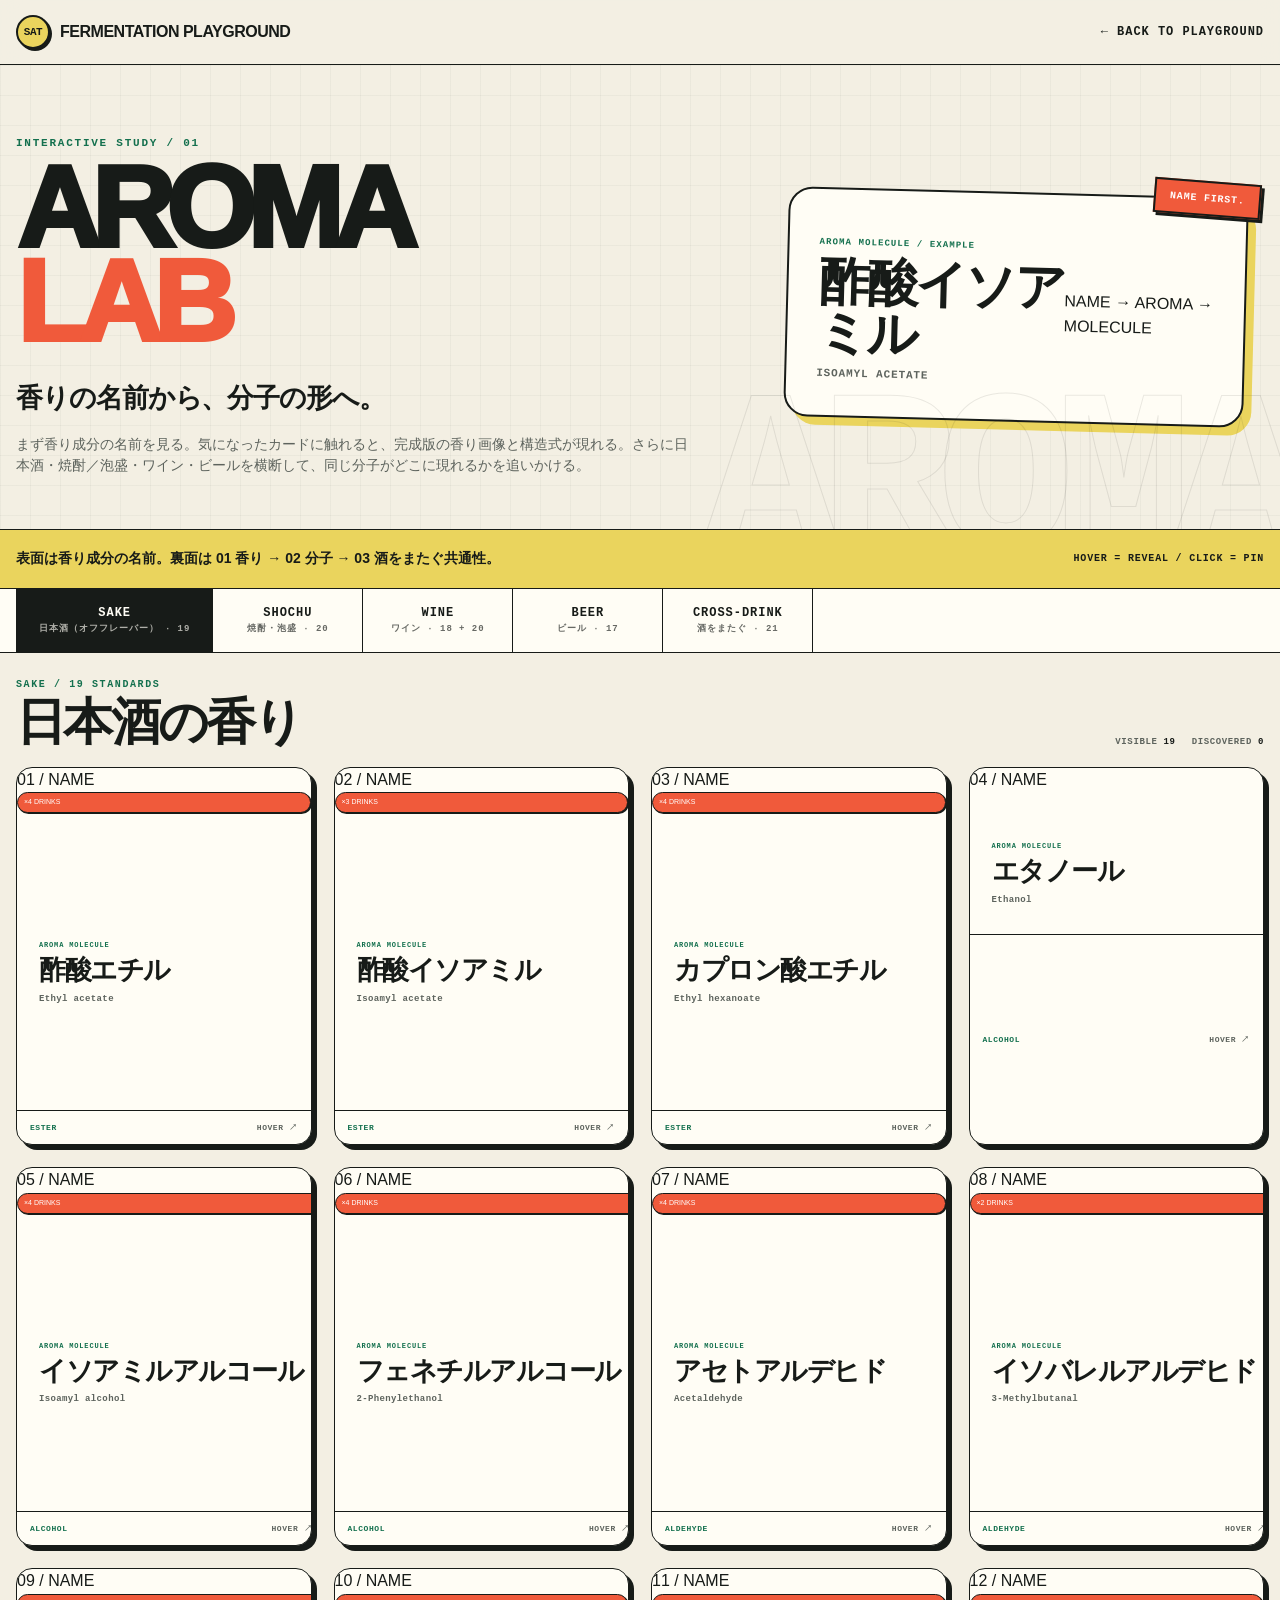
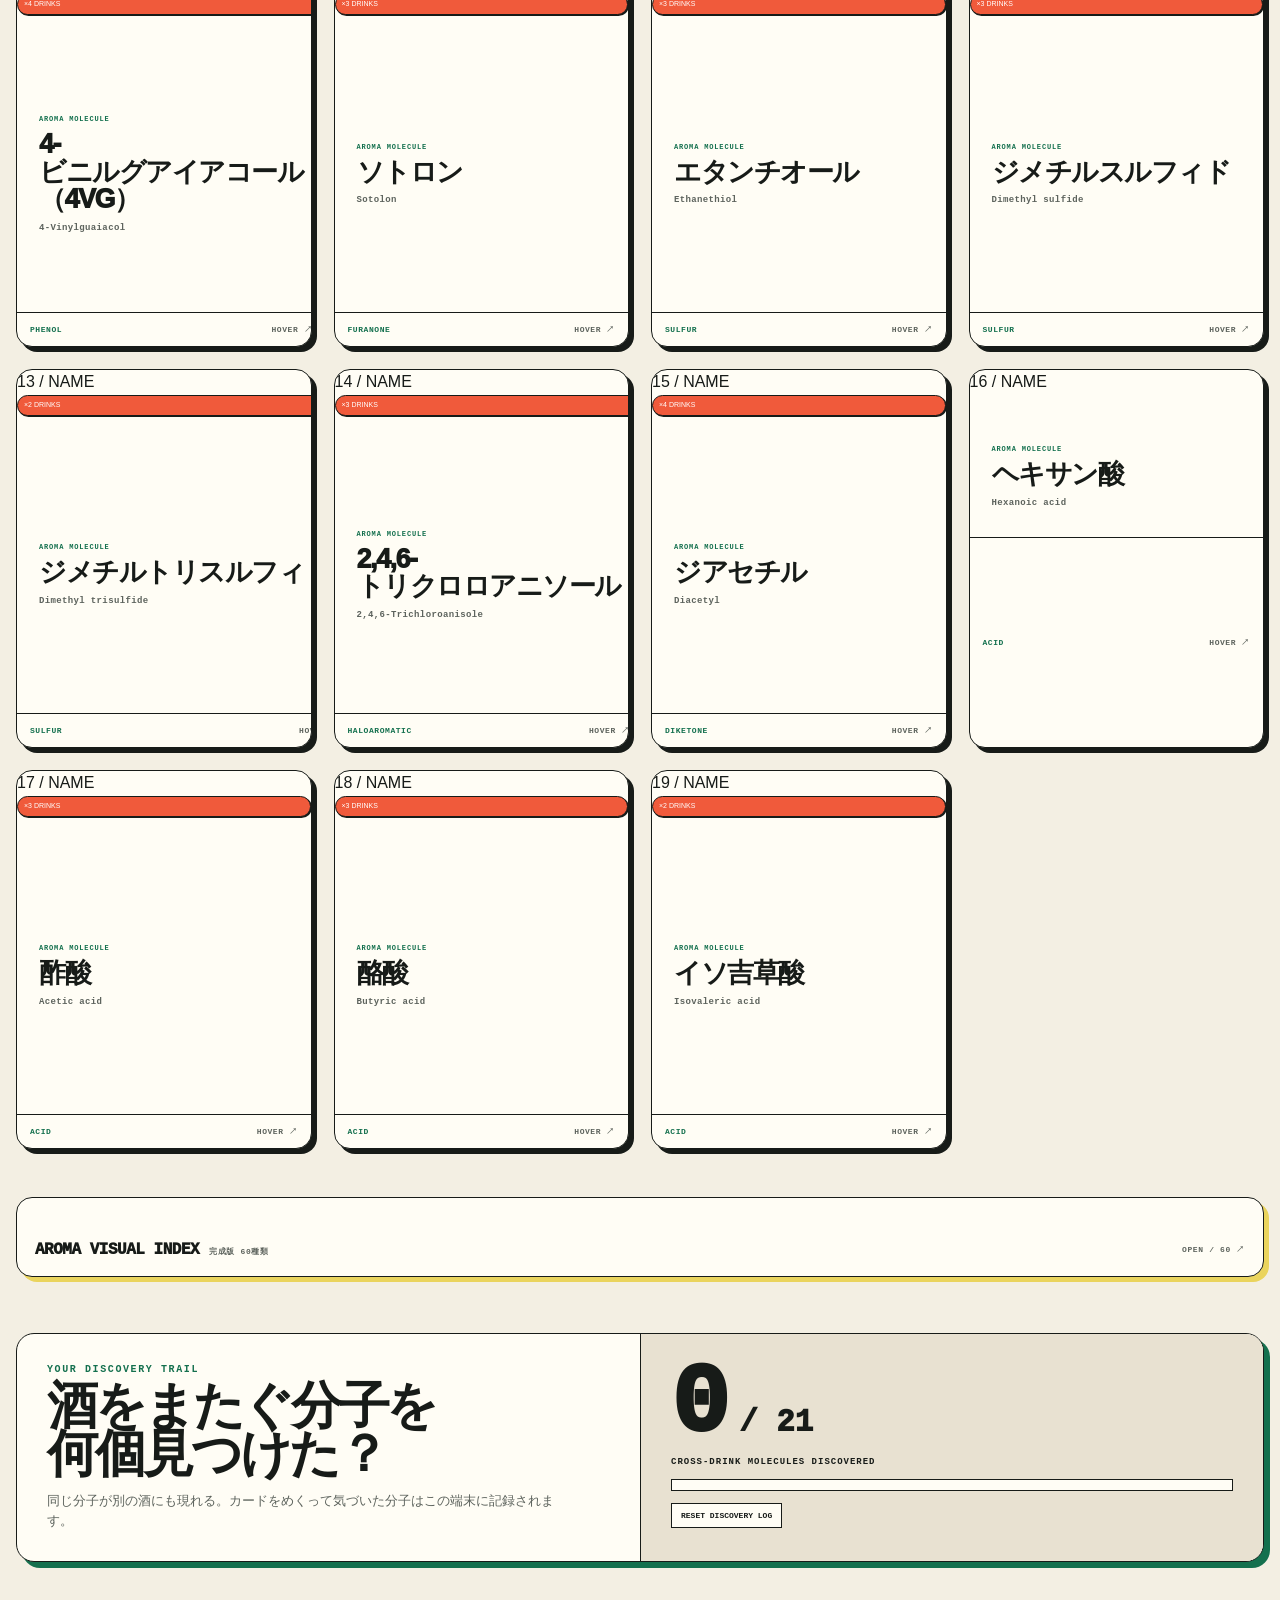
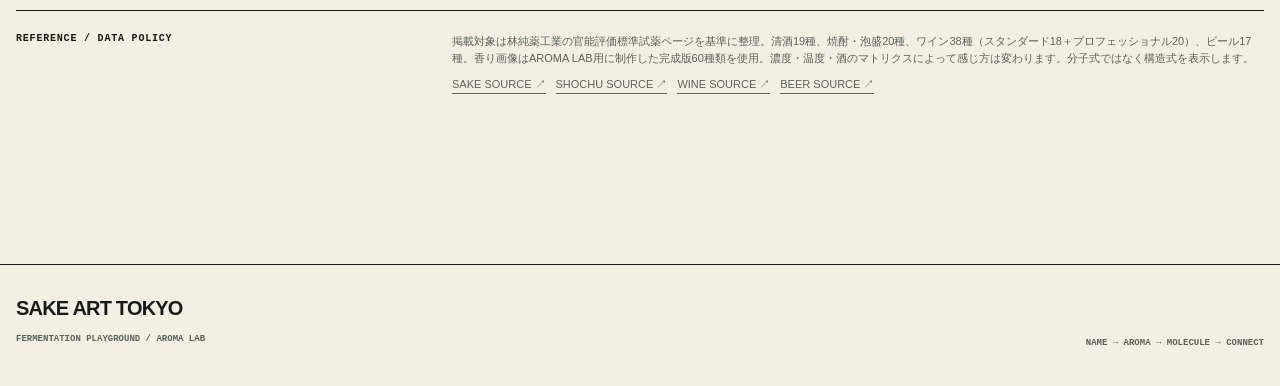
==== commit 4969f8a4: "Load Aroma Lab 04 production overrides" ====
--- a/aroma-lab/index.html
+++ b/aroma-lab/index.html
@@ -9,6 +9,7 @@
 <link href="./styles.css" rel="stylesheet"/>
 <link href="./hotfix-name-first.css" rel="stylesheet"/>
 <link href="./mobile-card-grid.css" rel="stylesheet"/>
+<link href="./aroma-lab-04.css?v=20260910-1325" rel="stylesheet"/>
 </head>
 <body>
 <header class="topbar"><div class="wrap topbar-inner"><a class="brand" href="../"><span class="sat-mark">SAT</span><span>FERMENTATION PLAYGROUND</span></a><a class="back" href="../">← BACK TO PLAYGROUND</a></div></header>
--- a/aroma-lab/hotfix-name-first.css
+++ b/aroma-lab/hotfix-name-first.css
@@ -1,6 +1,8 @@
 /* AROMA LAB final name-first layer */
-.name-first-specimen{display:flex!important;align-items:center!important;justify-content:center!important}.name-first-specimen::after{content:"NAME → AROMA → MOLECULE"!important}.hero-name{display:flex;flex-direction:column;align-items:flex-start;gap:9px;width:100%}.hero-name small{font:800 9px var(--mono);letter-spacing:.12em;color:var(--green)}.hero-name strong{font-size:clamp(28px,4vw,56px);line-height:1;letter-spacing:-.05em}.hero-name span{font:800 11px var(--mono);letter-spacing:.08em;color:var(--muted)}
-.card{aspect-ratio:.78;touch-action:manipulation}.front{background:var(--paper)}.name-front{flex:1;display:flex;flex-direction:column;align-items:flex-start;justify-content:center;padding:50px 22px 28px;gap:8px}.name-front small{font:900 7px var(--mono);letter-spacing:.12em;color:var(--green)}.name-front h3{margin:0;font-size:clamp(22px,2.1vw,34px);line-height:1.03;letter-spacing:-.055em;font-weight:950;word-break:keep-all}.name-front-en{font:700 9px/1.35 var(--mono);letter-spacing:.04em;color:var(--muted)}.name-front-foot{border-top:1.5px solid var(--ink);padding:11px 13px;display:flex;justify-content:space-between;align-items:center;gap:8px;font:800 8px var(--mono);letter-spacing:.07em;color:var(--muted)}.name-front-foot>span:first-child{color:var(--green);opacity:0;transition:.2s}body.show-hints .name-front-foot>span:first-child{opacity:1}
+.name-first-specimen{display:flex!important;align-items:center!important;justify-content:center!important;justify-self:center;width:min(100%,460px);min-height:230px!important;padding:48px 30px 36px!important;transform:rotate(1.5deg)!important}.name-first-specimen::after{content:"NAME → AROMA → MOLECULE"!important}.hero-name{display:flex;flex-direction:column;align-items:flex-start;gap:9px;width:100%}.hero-name small{font:800 9px var(--mono);letter-spacing:.12em;color:var(--green)}.hero-name strong{font-size:clamp(28px,4vw,56px);line-height:1;letter-spacing:-.05em}.hero-name span{font:800 11px var(--mono);letter-spacing:.08em;color:var(--muted)}
+/* Chemistry hint is intentionally always visible; the old ON/OFF control remains hidden so legacy JS can bind safely. */
+#hintToggle{display:none!important}.name-front-foot>span:first-child{opacity:1!important}.family-chip{opacity:1!important;transform:none!important}
+.card{aspect-ratio:.78;touch-action:manipulation}.front{background:var(--paper)}.name-front{flex:1;display:flex;flex-direction:column;align-items:flex-start;justify-content:center;padding:50px 22px 28px;gap:8px}.name-front small{font:900 7px var(--mono);letter-spacing:.12em;color:var(--green)}.name-front h3{margin:0;font-size:clamp(22px,2.1vw,34px);line-height:1.03;letter-spacing:-.055em;font-weight:950;word-break:keep-all}.name-front-en{font:700 9px/1.35 var(--mono);letter-spacing:.04em;color:var(--muted)}.name-front-foot{border-top:1.5px solid var(--ink);padding:11px 13px;display:flex;justify-content:space-between;align-items:center;gap:8px;font:800 8px var(--mono);letter-spacing:.07em;color:var(--muted)}.name-front-foot>span:first-child{color:var(--green);opacity:1;transition:.2s}body.show-hints .name-front-foot>span:first-child{opacity:1}
 .back-face{background:var(--ink);color:var(--paper);display:flex;flex-direction:column;overflow:hidden}.reveal-head{height:34px;flex:0 0 34px;padding:9px 11px 7px;display:flex;align-items:center;justify-content:space-between;border-bottom:1px solid #454943;font:800 7px var(--mono);letter-spacing:.09em;color:#bbbdb6}.reveal-body{flex:1;min-height:0;display:grid;grid-template-rows:42% 35% 23%}.reveal-stage{position:relative;min-height:0}.stage-label{position:absolute;left:8px;top:7px;z-index:3;font:900 6px var(--mono);letter-spacing:.1em;opacity:.6}
 .aroma-stage{background:var(--cream);color:var(--ink);display:grid;grid-template-columns:minmax(0,1fr) 88px;align-items:center;gap:5px;padding:19px 9px 7px;border-bottom:1px solid #555}.aroma-stage-images{min-width:0;height:100%;display:flex;align-items:center;justify-content:center;gap:3px;overflow:hidden}.final-aroma-img{display:block;max-width:100%;object-fit:contain;background:transparent}.aroma-stage-images .final-aroma-img{width:min(50%,145px);height:100%;max-height:132px}.aroma-stage-copy{font-size:10px;line-height:1.3;font-weight:900}
 .molecule-stage{display:grid;grid-template-columns:minmax(0,1fr) 112px;align-items:center;gap:8px;padding:20px 9px 7px;border-bottom:1px solid #454943}.final-structure{min-width:0;height:100%;display:grid;place-items:center;padding:5px;background:var(--paper);border-radius:7px;overflow:hidden}.final-structure img{display:block;width:100%;height:100%;max-height:105px;object-fit:contain;object-position:50% 50%;filter:grayscale(1) contrast(1.2);mix-blend-mode:multiply;transform:none!important;transform-origin:50% 50%}.card:hover .final-structure img{transform:none!important}.final-structure .structure-fallback{font-size:7px}.molecule-copy{min-width:0;display:flex;flex-direction:column;gap:3px}.molecule-copy strong{font-size:10px;line-height:1.15}.molecule-copy span{font:700 6.5px/1.3 var(--mono);color:#c4c6be}.molecule-copy em{font:900 6px var(--mono);font-style:normal;color:var(--yellow);letter-spacing:.06em}.molecule-copy small{font-size:6px;line-height:1.3;color:#aaa79c}
@@ -8,8 +10,8 @@
 .visual-index{margin:48px 0 0;border:1.8px solid var(--ink);border-radius:16px;background:var(--paper);box-shadow:5px 5px 0 var(--yellow);overflow:hidden}.visual-index>summary{list-style:none;cursor:pointer;padding:17px 18px;display:flex;align-items:center;justify-content:space-between;gap:16px}.visual-index>summary::-webkit-details-marker{display:none}.visual-index>summary span{display:flex;align-items:baseline;gap:10px}.visual-index>summary b{font:950 16px var(--mono);letter-spacing:-.03em}.visual-index>summary small,.visual-index>summary i{font:800 8px var(--mono);font-style:normal;letter-spacing:.08em;color:var(--muted)}.visual-index[open]>summary{border-bottom:1.5px solid var(--ink);background:var(--yellow)}.visual-index-grid{display:grid;grid-template-columns:repeat(6,minmax(0,1fr))}.visual-index-grid figure{margin:0;min-width:0;aspect-ratio:1;position:relative;border-right:1px solid #c8c4b7;border-bottom:1px solid #c8c4b7;padding:13px 7px 7px;display:grid;grid-template-rows:1fr auto;place-items:center;background:var(--paper)}.visual-index-grid figure>span{position:absolute;left:6px;top:5px;font:700 6px var(--mono);color:var(--muted)}.visual-index-grid .final-aroma-img{width:100%;height:100%;min-height:0;max-height:115px}.visual-index-grid figcaption{max-width:100%;overflow:hidden;text-overflow:ellipsis;white-space:nowrap;font-size:9px;font-weight:800}
 .card:focus-visible .face{outline:3px solid var(--orange);outline-offset:3px}
 @media(hover:hover) and (pointer:fine){.card:not(.pinned):hover .card-inner{transform:none}.card.hover-revealed:not(.pinned) .card-inner{transform:rotateY(180deg)}}
-@media(max-width:1050px){.visual-index-grid{grid-template-columns:repeat(5,minmax(0,1fr))}.molecule-stage{grid-template-columns:minmax(0,1fr) 96px}}
-@media(max-width:760px){.cards{grid-template-columns:repeat(2,minmax(0,1fr));gap:13px}.card{aspect-ratio:.68}.name-front{padding:44px 13px 21px}.name-front h3{font-size:19px}.name-front-en{font-size:7px}.reveal-head{height:30px;flex-basis:30px}.reveal-body{grid-template-rows:42% 36% 22%}.aroma-stage{grid-template-columns:1fr;padding:18px 5px 5px}.aroma-stage-copy{display:none}.aroma-stage-images .final-aroma-img{max-height:104px}.molecule-stage{grid-template-columns:1fr;padding:18px 5px 5px}.molecule-copy{display:none}.final-structure img{max-height:95px}.visual-index-grid{grid-template-columns:repeat(3,minmax(0,1fr))}.visual-index>summary b{font-size:13px}}
-@media(max-width:430px){.cards{grid-template-columns:1fr;gap:18px}.card{height:520px;aspect-ratio:auto}.name-front{align-items:center;text-align:center;padding:56px 24px 28px}.name-front small{font-size:8px}.name-front h3{font-size:28px;line-height:1.05}.name-front-en{font-size:9px}.name-front-foot{padding:13px 15px;font-size:9px}.reveal-head{height:34px;flex-basis:34px;font-size:6.5px}.reveal-body{grid-template-rows:42% 36% 22%}.aroma-stage{grid-template-columns:minmax(0,1fr) 104px;padding:24px 10px 8px;gap:8px}.aroma-stage-copy{display:block;font-size:11px}.aroma-stage-images{height:100%}.aroma-stage-images .final-aroma-img{max-height:164px}.molecule-stage{grid-template-columns:minmax(0,1fr) 128px;padding:24px 10px 8px;gap:10px}.molecule-copy{display:flex}.molecule-copy strong{font-size:11px}.molecule-copy span{font-size:7px}.molecule-copy em{font-size:7px}.molecule-copy small{font-size:6.5px}.final-structure img{max-height:126px}.drinks-stage{padding:24px 10px 8px}.drink-ref{min-height:36px}.drink-ref span{font-size:6px}.drink-ref strong{font-size:7px}.drinks-stage .related{font-size:7px}.visual-index-grid{grid-template-columns:repeat(2,minmax(0,1fr))}.visual-index-grid .final-aroma-img{max-height:130px}}
+@media(max-width:1050px){.visual-index-grid{grid-template-columns:repeat(5,minmax(0,1fr))}.molecule-stage{grid-template-columns:minmax(0,1fr) 96px}.name-first-specimen{width:min(100%,410px);min-height:205px!important;padding:45px 27px 34px!important}}
+@media(max-width:760px){.cards{grid-template-columns:repeat(2,minmax(0,1fr));gap:13px}.card{aspect-ratio:.68}.name-front{padding:44px 13px 21px}.name-front h3{font-size:19px}.name-front-en{font-size:7px}.reveal-head{height:30px;flex-basis:30px}.reveal-body{grid-template-rows:42% 36% 22%}.aroma-stage{grid-template-columns:1fr;padding:18px 5px 5px}.aroma-stage-copy{display:none}.aroma-stage-images .final-aroma-img{max-height:104px}.molecule-stage{grid-template-columns:1fr;padding:18px 5px 5px}.molecule-copy{display:none}.final-structure img{max-height:95px}.visual-index-grid{grid-template-columns:repeat(3,minmax(0,1fr))}.visual-index>summary b{font-size:13px}.name-first-specimen{width:min(78vw,340px);min-height:160px!important;padding:44px 22px 32px!important;margin-inline:auto}.name-first-specimen::before{top:14px;left:16px}.name-first-specimen::after{bottom:12px;right:16px;font-size:8px}.name-first-specimen .hero-note{right:-6px;top:-16px}.hero-name{gap:7px}.hero-name small{font-size:8px}.hero-name strong{font-size:clamp(25px,7vw,34px)}.hero-name span{font-size:9px}}
+@media(max-width:430px){.cards{grid-template-columns:1fr;gap:18px}.card{height:520px;aspect-ratio:auto}.name-front{align-items:center;text-align:center;padding:56px 24px 28px}.name-front small{font-size:8px}.name-front h3{font-size:28px;line-height:1.05}.name-front-en{font-size:9px}.name-front-foot{padding:13px 15px;font-size:9px}.reveal-head{height:34px;flex-basis:34px;font-size:6.5px}.reveal-body{grid-template-rows:42% 36% 22%}.aroma-stage{grid-template-columns:minmax(0,1fr) 104px;padding:24px 10px 8px;gap:8px}.aroma-stage-copy{display:block;font-size:11px}.aroma-stage-images{height:100%}.aroma-stage-images .final-aroma-img{max-height:164px}.molecule-stage{grid-template-columns:minmax(0,1fr) 128px;padding:24px 10px 8px;gap:10px}.molecule-copy{display:flex}.molecule-copy strong{font-size:11px}.molecule-copy span{font-size:7px}.molecule-copy em{font-size:7px}.molecule-copy small{font-size:6.5px}.final-structure img{max-height:126px}.drinks-stage{padding:24px 10px 8px}.drink-ref{min-height:36px}.drink-ref span{font-size:6px}.drink-ref strong{font-size:7px}.drinks-stage .related{font-size:7px}.visual-index-grid{grid-template-columns:repeat(2,minmax(0,1fr))}.visual-index-grid .final-aroma-img{max-height:130px}.name-first-specimen{width:min(78vw,330px);min-height:154px!important;padding:42px 18px 30px!important}.name-first-specimen::before{top:13px;left:15px;font-size:8px}.name-first-specimen::after{bottom:10px;right:14px;font-size:7px}.name-first-specimen .hero-note{right:-5px;top:-15px;padding:8px 11px;font-size:9px}.hero-name small{font-size:7.5px}.hero-name strong{font-size:clamp(24px,7.3vw,31px)}.hero-name span{font-size:8.5px}}
 @media(hover:none) and (pointer:coarse){.card{perspective:none}.card-inner,.card.revealed .card-inner{transform:none!important;transition:none}.face{transform:none!important;backface-visibility:visible;-webkit-backface-visibility:visible}.card .front{display:flex}.card .back-face{display:none}.card.revealed .front{display:none}.card.revealed .back-face{display:flex}}
 @media(prefers-reduced-motion:reduce){.card-inner{transition:none}.final-aroma-img{scroll-behavior:auto}}
--- a/aroma-lab/mobile-card-grid.css
+++ b/aroma-lab/mobile-card-grid.css
@@ -1,5 +1,5 @@
 /* AROMA LAB mobile compact-card + enlarged flip detail */
-.mobile-card-modal{position:fixed;inset:0;z-index:140;display:grid;place-items:center;padding:calc(14px + env(safe-area-inset-top)) 14px calc(14px + env(safe-area-inset-bottom));background:rgba(23,27,24,.76);opacity:0;visibility:hidden;pointer-events:none;transition:opacity .22s ease,visibility .22s ease}.mobile-card-modal.open{opacity:1;visibility:visible;pointer-events:auto}.mobile-card-dialog{position:relative;width:min(100%,430px);height:min(78dvh,660px);min-height:520px;padding-top:42px;transform:translateY(18px) scale(.965);transition:transform .24s ease}.mobile-card-modal.open .mobile-card-dialog{transform:none}.mobile-card-close{position:absolute;right:0;top:0;z-index:5;min-width:94px;height:34px;border:1.5px solid var(--paper);border-radius:999px;background:var(--ink);color:var(--paper);font:900 9px var(--mono);letter-spacing:.09em;box-shadow:3px 3px 0 var(--orange)}.mobile-card-host{height:100%;min-height:0;perspective:1500px}.mobile-expanded-card{position:relative;width:100%;height:100%;min-width:0;aspect-ratio:auto!important;perspective:1500px!important;outline:none}.mobile-expanded-card .card-inner{position:absolute;inset:0;transform-style:preserve-3d!important;transition:transform .62s cubic-bezier(.2,.8,.2,1)!important;transform:none!important}.mobile-expanded-card.is-flipped .card-inner{transform:rotateY(180deg)!important}.mobile-expanded-card .face{display:flex!important;backface-visibility:hidden!important;-webkit-backface-visibility:hidden!important}.mobile-expanded-card .front{transform:none!important}.mobile-expanded-card .back-face{display:flex!important;transform:rotateY(180deg)!important}.mobile-detail-open{overflow:hidden}
+.mobile-card-modal{position:fixed;inset:0;z-index:140;display:grid;place-items:center;padding:calc(14px + env(safe-area-inset-top)) 14px calc(14px + env(safe-area-inset-bottom));background:rgba(23,27,24,.76);opacity:0;visibility:hidden;pointer-events:none;transition:opacity .22s ease,visibility .22s ease}.mobile-card-modal.open{opacity:1;visibility:visible;pointer-events:auto}.mobile-card-dialog{position:relative;width:min(100%,430px);height:min(78dvh,660px);min-height:520px;padding-top:42px;transform:translateY(18px) scale(.965);transition:transform .24s ease}.mobile-card-modal.open .mobile-card-dialog{transform:none}.mobile-card-close{position:absolute;right:0;top:0;z-index:5;min-width:94px;height:34px;border:1.5px solid var(--paper);border-radius:999px;background:var(--ink);color:var(--paper);font:900 9px var(--mono);letter-spacing:.09em;box-shadow:3px 3px 0 var(--orange)}.mobile-card-host{height:100%;min-height:0;perspective:1500px;-webkit-perspective:1500px}.mobile-expanded-card{position:relative;width:100%;height:100%;min-width:0;aspect-ratio:auto!important;perspective:1500px!important;-webkit-perspective:1500px!important;outline:none;isolation:isolate}.mobile-expanded-card .card-inner{position:absolute;inset:0;transform:none!important;-webkit-transform:none!important;transform-style:preserve-3d!important;-webkit-transform-style:preserve-3d!important;transition:none!important}.mobile-expanded-card .face{display:flex!important;backface-visibility:hidden!important;-webkit-backface-visibility:hidden!important;transform-style:preserve-3d!important;-webkit-transform-style:preserve-3d!important;will-change:transform;transition:transform .62s cubic-bezier(.2,.8,.2,1)!important;-webkit-transition:-webkit-transform .62s cubic-bezier(.2,.8,.2,1)!important}.mobile-expanded-card .front{transform:rotateY(0deg)!important;-webkit-transform:rotateY(0deg)!important}.mobile-expanded-card .back-face{display:flex!important;transform:rotateY(180deg)!important;-webkit-transform:rotateY(180deg)!important}.mobile-expanded-card.is-flipped .front{transform:rotateY(-180deg)!important;-webkit-transform:rotateY(-180deg)!important}.mobile-expanded-card.is-flipped .back-face{transform:rotateY(0deg)!important;-webkit-transform:rotateY(0deg)!important}.mobile-detail-open{overflow:hidden}
 
 @media(max-width:600px){
   .cards{grid-template-columns:1fr!important;gap:11px!important}
@@ -51,4 +51,4 @@
   .mobile-expanded-card .molecule-copy strong{font-size:11px}
 }
 
-@media(prefers-reduced-motion:reduce){.mobile-card-modal,.mobile-card-dialog{transition:none!important}.mobile-expanded-card .card-inner{transition:none!important}}
+@media(prefers-reduced-motion:reduce){.mobile-card-modal,.mobile-card-dialog{transition:none!important}.mobile-expanded-card .face{transition:none!important;-webkit-transition:none!important}}
--- a/aroma-lab/aroma-lab-04.css
+++ b/aroma-lab/aroma-lab-04.css
@@ -0,0 +1,67 @@
+/* AROMA LAB 04 production hotfix: compact hero specimen + permanent chemistry hints */
+
+/* Keep the hero specimen intentionally tilted while reducing its visual weight. */
+.name-first-specimen{
+  display:flex!important;
+  align-items:center!important;
+  justify-content:center!important;
+  justify-self:center!important;
+  width:min(100%,460px)!important;
+  min-height:230px!important;
+  padding:48px 30px 36px!important;
+  transform:rotate(1.5deg)!important;
+}
+
+/* Chemistry hints are part of the default reading experience now. */
+#hintToggle{display:none!important}
+.name-front-foot>span:first-child,
+.family-chip{
+  opacity:1!important;
+  transform:none!important;
+}
+
+@media(max-width:1050px){
+  .name-first-specimen{
+    width:min(100%,410px)!important;
+    min-height:205px!important;
+    padding:45px 27px 34px!important;
+  }
+}
+
+@media(max-width:760px){
+  .name-first-specimen{
+    width:min(78vw,340px)!important;
+    min-height:160px!important;
+    padding:44px 22px 32px!important;
+    margin-inline:auto!important;
+    transform:rotate(1.5deg)!important;
+  }
+  .name-first-specimen::before{top:14px!important;left:16px!important}
+  .name-first-specimen::after{bottom:12px!important;right:16px!important;font-size:8px!important}
+  .name-first-specimen .hero-note{right:-6px!important;top:-16px!important}
+  .hero-name{gap:7px!important}
+  .hero-name small{font-size:8px!important}
+  .hero-name strong{font-size:clamp(25px,7vw,34px)!important}
+  .hero-name span{font-size:9px!important}
+}
+
+@media(max-width:430px){
+  .name-first-specimen{
+    width:min(78vw,330px)!important;
+    min-height:154px!important;
+    padding:42px 18px 30px!important;
+    transform:rotate(1.5deg)!important;
+  }
+  .name-first-specimen::before{top:13px!important;left:15px!important;font-size:8px!important}
+  .name-first-specimen::after{bottom:10px!important;right:14px!important;font-size:7px!important}
+  .name-first-specimen .hero-note{
+    right:-5px!important;
+    top:-15px!important;
+    padding:8px 11px!important;
+    font-size:9px!important;
+    transform:rotate(4deg)!important;
+  }
+  .hero-name small{font-size:7.5px!important}
+  .hero-name strong{font-size:clamp(24px,7.3vw,31px)!important}
+  .hero-name span{font-size:8.5px!important}
+}
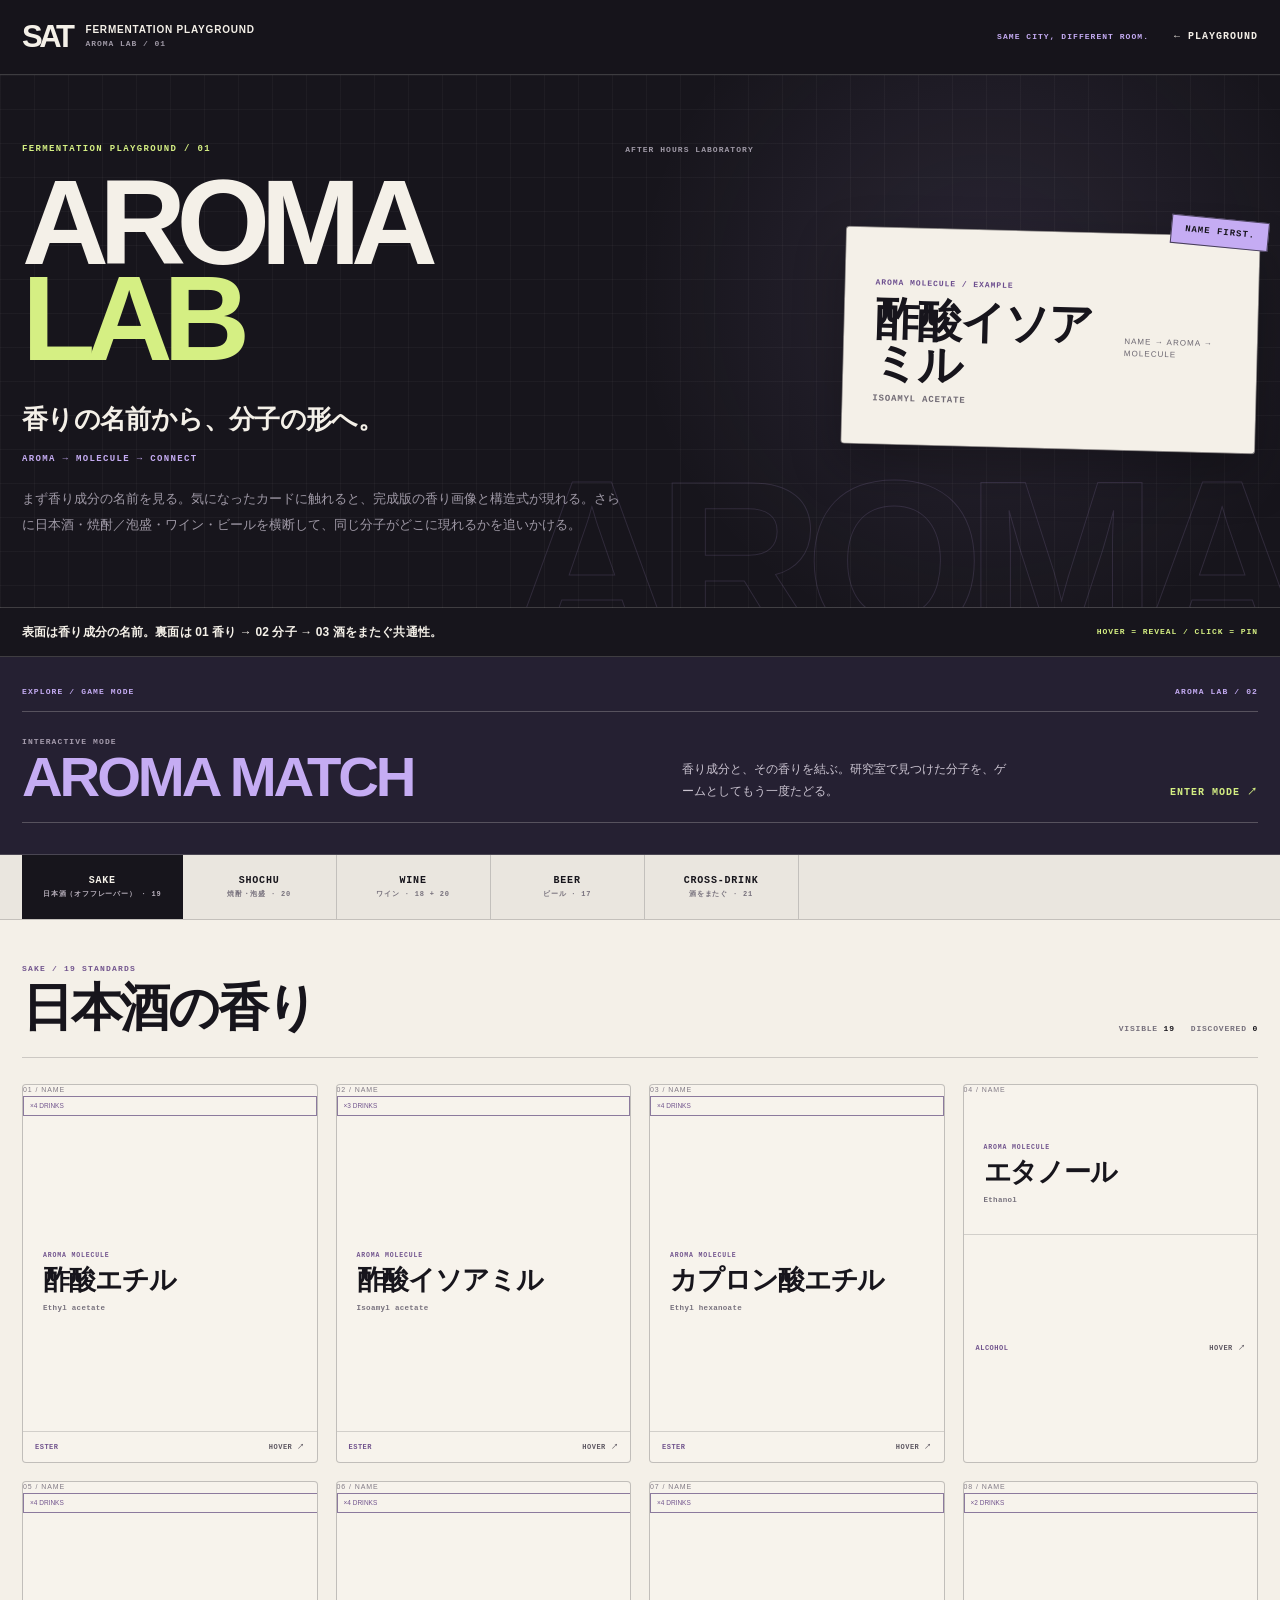
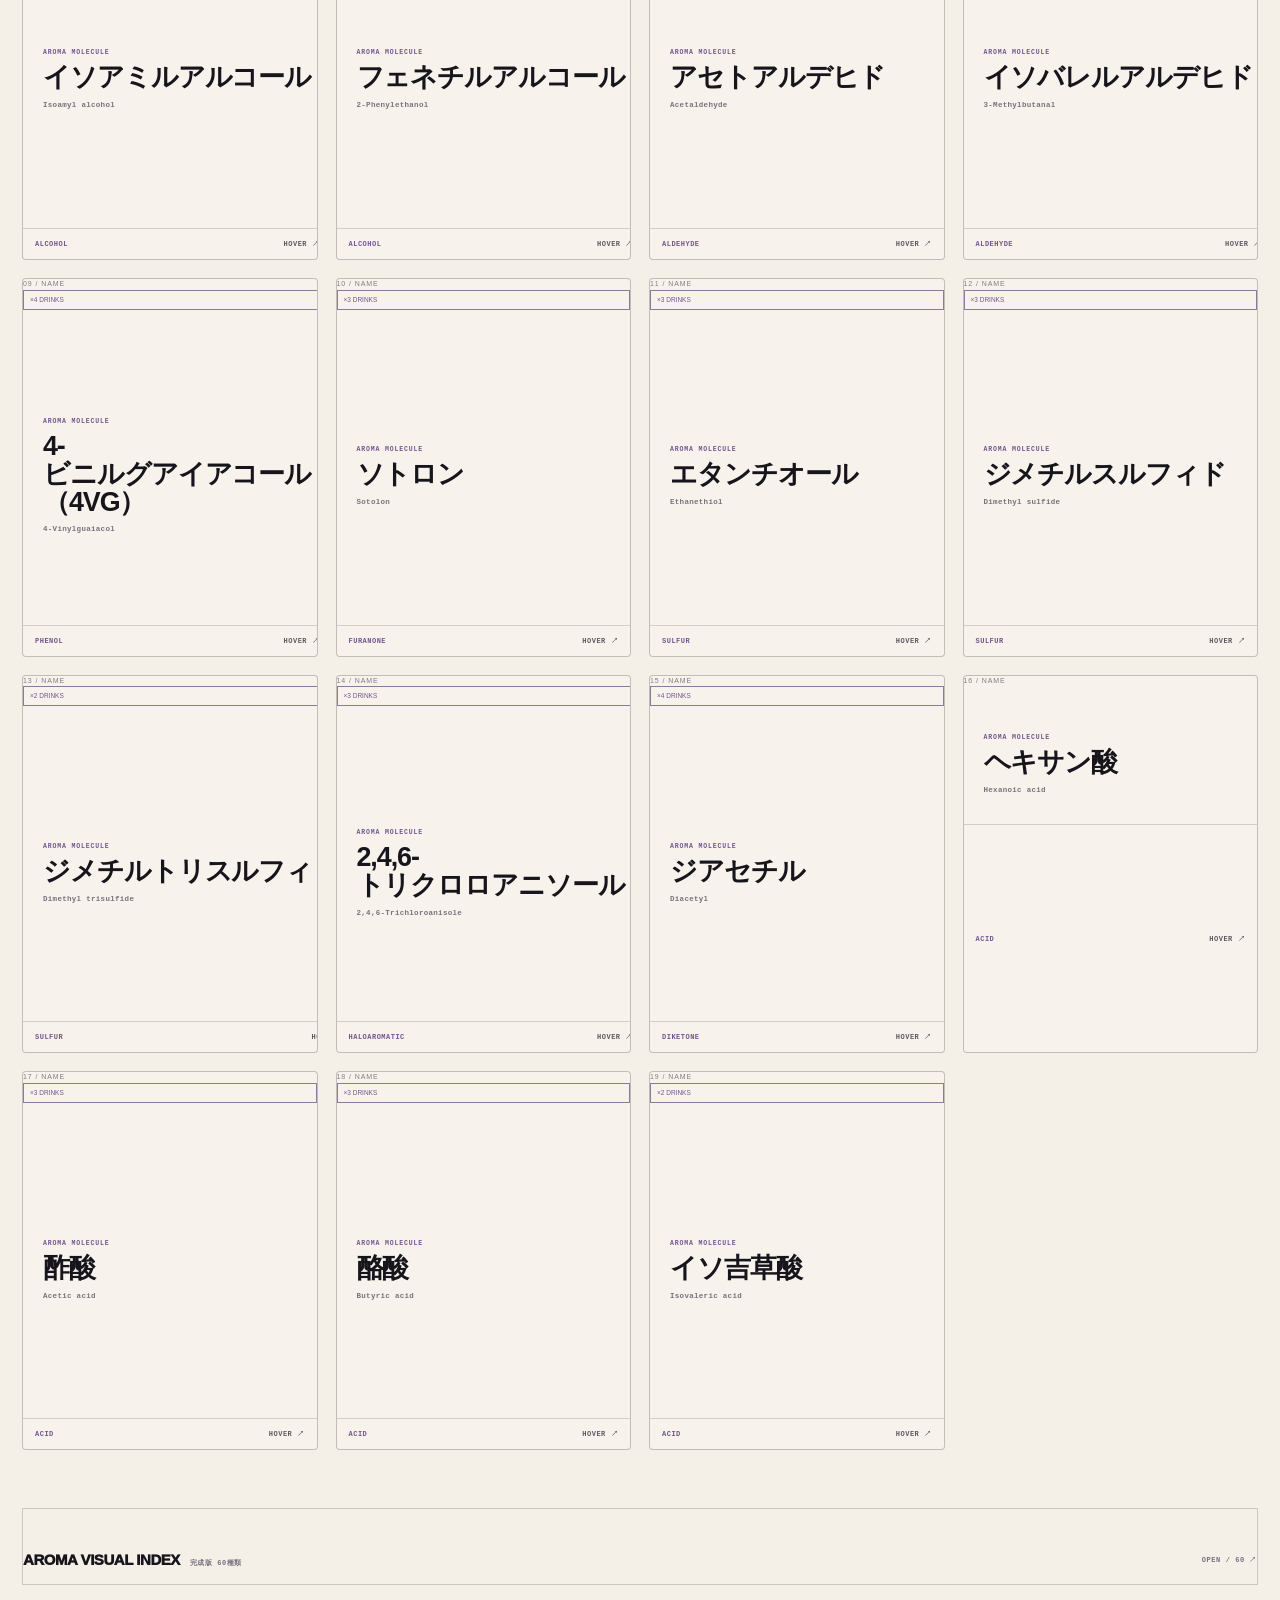
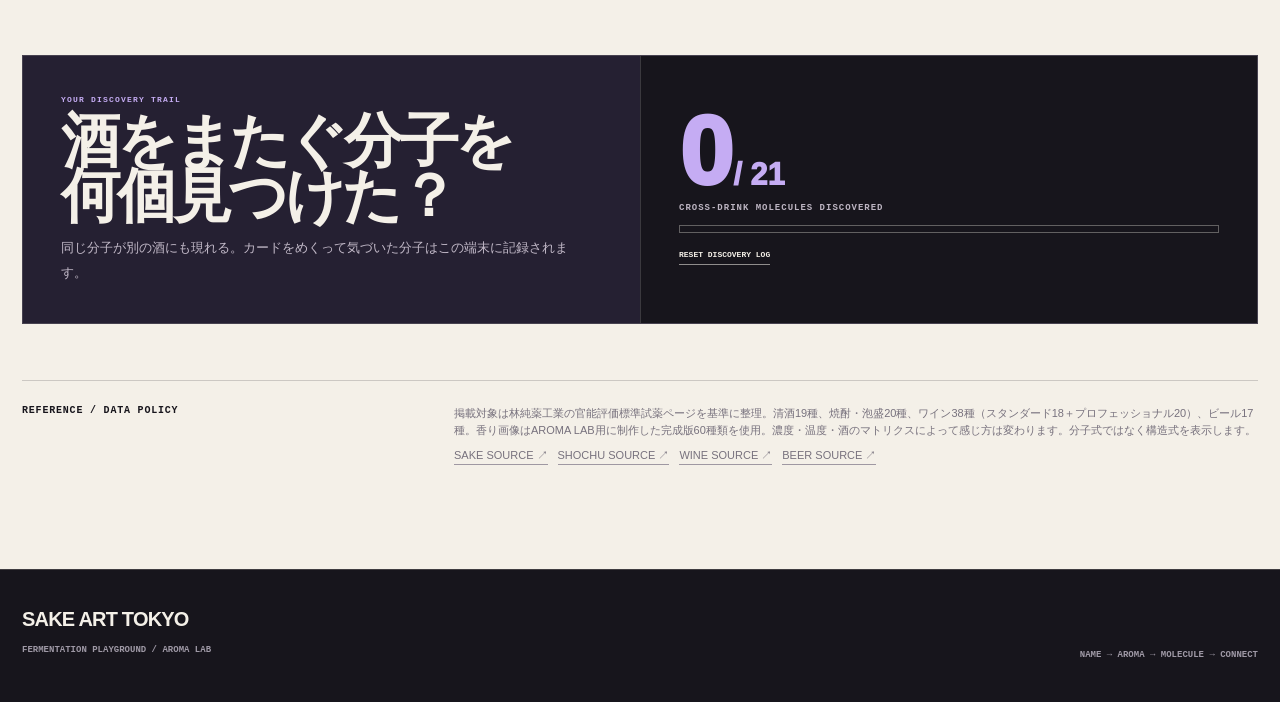
==== commit b7e58ece: "Reframe AROMA LAB as SAT after-hours laboratory" ====
--- a/aroma-lab/index.html
+++ b/aroma-lab/index.html
@@ -3,28 +3,95 @@
 <head>
 <meta charset="utf-8"/>
 <meta name="viewport" content="width=device-width,initial-scale=1,viewport-fit=cover"/>
-<meta name="theme-color" content="#f3efe3"/>
+<meta name="theme-color" content="#17151c"/>
 <title>AROMA LAB — Fermentation Playground</title>
 <meta name="description" content="香り成分の名前から入り、カードをめくると完成版の香り画像、構造式、酒をまたぐ共通性が現れる。日本酒・焼酎／泡盛・ワイン・ビールを横断するインタラクティブ香り図鑑。"/>
+<link rel="canonical" href="https://sakearttokyo.com/playground/aroma-lab/"/>
 <link href="./styles.css" rel="stylesheet"/>
 <link href="./hotfix-name-first.css" rel="stylesheet"/>
 <link href="./mobile-card-grid.css" rel="stylesheet"/>
 <link href="./aroma-lab-04.css?v=20260910-1325" rel="stylesheet"/>
+<link href="./visual-direction.css?v=20260910-vd1" rel="stylesheet"/>
 </head>
 <body>
-<header class="topbar"><div class="wrap topbar-inner"><a class="brand" href="../"><span class="sat-mark">SAT</span><span>FERMENTATION PLAYGROUND</span></a><a class="back" href="../">← BACK TO PLAYGROUND</a></div></header>
+<header class="topbar">
+  <div class="wrap topbar-inner">
+    <a class="brand" href="../" aria-label="FERMENTATION PLAYGROUNDへ戻る">
+      <span class="sat-mark">SAT</span>
+      <span class="brand-context"><strong>FERMENTATION PLAYGROUND</strong><small>AROMA LAB / 01</small></span>
+    </a>
+    <div class="topbar-context">
+      <span class="room-note">SAME CITY, DIFFERENT ROOM.</span>
+      <a class="back" href="../">← PLAYGROUND</a>
+    </div>
+  </div>
+</header>
 <main>
-<section class="hero"><div class="wrap hero-grid"><div><div class="eyebrow">INTERACTIVE STUDY / 01</div><h1>AROMA<span>LAB</span></h1><p class="lead">香りの名前から、分子の形へ。</p><p class="sublead">まず香り成分の名前を見る。気になったカードに触れると、完成版の香り画像と構造式が現れる。さらに日本酒・焼酎／泡盛・ワイン・ビールを横断して、同じ分子がどこに現れるかを追いかける。</p></div><div class="hero-specimen name-first-specimen"><div class="hero-note">NAME FIRST.</div><div class="hero-name"><small>AROMA MOLECULE / EXAMPLE</small><strong>酢酸イソアミル</strong><span>ISOAMYL ACETATE</span></div></div></div></section>
-<section class="instructions"><div class="wrap"><strong>表面は香り成分の名前。裏面は 01 香り → 02 分子 → 03 酒をまたぐ共通性。</strong><span><span class="desktop-only">HOVER = REVEAL / CLICK = PIN</span><span class="mobile-only">TAP = OPEN / FLIP</span></span></div></section>
-<nav class="lab-nav"><div class="wrap nav-scroll"><div class="tabs" id="tabs"></div></div></nav>
-<section class="lab"><div class="wrap">
-<div class="control-row"><div><div class="section-kicker" id="sectionKicker">SAKE / 19 STANDARDS</div><h2 class="section-title" id="sectionTitle">日本酒の香り</h2></div><div class="controls"><div class="wine-modes" id="wineModes"><button class="control wine-mode active" data-wine="standard">STANDARD 18</button><button class="control wine-mode" data-wine="professional">PRO 20</button><button class="control wine-mode" data-wine="all">ALL 38</button></div><button class="control" id="hintToggle">CHEMISTRY HINT: OFF</button></div><div class="stats"><span>VISIBLE <b id="visibleCount">19</b></span><span>DISCOVERED <b id="discoveredMini">0</b></span></div></div>
-<div class="family-banner" id="familyBanner"><span id="familyText"></span><button id="clearFamily">CLEAR FILTER ×</button></div>
-<div class="cards" id="cards"></div>
-<section class="progress-panel"><div class="progress-copy"><div class="section-kicker">YOUR DISCOVERY TRAIL</div><h2>酒をまたぐ分子を<br/>何個見つけた？</h2><p>同じ分子が別の酒にも現れる。カードをめくって気づいた分子はこの端末に記録されます。</p></div><div class="progress-data"><div class="progress-num"><span id="crossFound">0</span><span style="font-size:.32em;letter-spacing:0"> / <span id="crossTotal">0</span></span></div><div class="progress-label">CROSS-DRINK MOLECULES DISCOVERED</div><div class="meter"><i id="meterBar"></i></div><button class="reset" id="resetProgress">RESET DISCOVERY LOG</button></div></section>
-<section class="source-box"><strong>REFERENCE / DATA POLICY</strong><div><div>掲載対象は林純薬工業の官能評価標準試薬ページを基準に整理。清酒19種、焼酎・泡盛20種、ワイン38種（スタンダード18＋プロフェッショナル20）、ビール17種。香り画像はAROMA LAB用に制作した完成版60種類を使用。濃度・温度・酒のマトリクスによって感じ方は変わります。分子式ではなく構造式を表示します。</div><div class="source-links"><a href="https://direct.hpc-j.co.jp/shop/pages/seishu.aspx" rel="noreferrer" target="_blank">SAKE SOURCE ↗</a><a href="https://direct.hpc-j.co.jp/shop/pages/sensory_evalutation-shouchu-awamori.aspx" rel="noreferrer" target="_blank">SHOCHU SOURCE ↗</a><a href="https://direct.hpc-j.co.jp/shop/pages/sensory_evalutation-wine.aspx" rel="noreferrer" target="_blank">WINE SOURCE ↗</a><a href="https://direct.hpc-j.co.jp/shop/pages/sensory_evalutation_beer.aspx" rel="noreferrer" target="_blank">BEER SOURCE ↗</a></div></div></section>
-</div></section>
+<section class="hero">
+  <div class="wrap hero-grid">
+    <div class="hero-copy">
+      <div class="hero-meta"><div class="eyebrow">FERMENTATION PLAYGROUND / 01</div><div class="hero-room">AFTER HOURS LABORATORY</div></div>
+      <h1>AROMA<span>LAB</span></h1>
+      <p class="lead">香りの名前から、分子の形へ。</p>
+      <p class="hero-route">AROMA → MOLECULE → CONNECT</p>
+      <p class="sublead">まず香り成分の名前を見る。気になったカードに触れると、完成版の香り画像と構造式が現れる。さらに日本酒・焼酎／泡盛・ワイン・ビールを横断して、同じ分子がどこに現れるかを追いかける。</p>
+    </div>
+    <div class="hero-specimen name-first-specimen">
+      <div class="hero-note">NAME FIRST.</div>
+      <div class="hero-name"><small>AROMA MOLECULE / EXAMPLE</small><strong>酢酸イソアミル</strong><span>ISOAMYL ACETATE</span></div>
+    </div>
+  </div>
+</section>
+
+<section class="instructions">
+  <div class="wrap">
+    <strong>表面は香り成分の名前。裏面は 01 香り → 02 分子 → 03 酒をまたぐ共通性。</strong>
+    <span><span class="desktop-only">HOVER = REVEAL / CLICK = PIN</span><span class="mobile-only">TAP = OPEN / FLIP</span></span>
+  </div>
+</section>
+
+<section class="lab-mode-entry" aria-label="AROMA MATCHへ進む">
+  <div class="wrap">
+    <div class="lab-mode-meta"><span>EXPLORE / GAME MODE</span><span>AROMA LAB / 02</span></div>
+    <a class="lab-mode-link" href="./aroma-match/">
+      <span class="lab-mode-title"><small>INTERACTIVE MODE</small><strong>AROMA MATCH</strong></span>
+      <span class="lab-mode-copy">香り成分と、その香りを結ぶ。研究室で見つけた分子を、ゲームとしてもう一度たどる。</span>
+      <span class="lab-mode-enter">ENTER MODE ↗</span>
+    </a>
+  </div>
+</section>
+
+<nav class="lab-nav" aria-label="酒類カテゴリ">
+  <div class="wrap nav-scroll"><div class="tabs" id="tabs"></div></div>
+</nav>
+
+<section class="lab">
+  <div class="wrap">
+    <div class="control-row">
+      <div><div class="section-kicker" id="sectionKicker">SAKE / 19 STANDARDS</div><h2 class="section-title" id="sectionTitle">日本酒の香り</h2></div>
+      <div class="controls">
+        <div class="wine-modes" id="wineModes"><button class="control wine-mode active" data-wine="standard">STANDARD 18</button><button class="control wine-mode" data-wine="professional">PRO 20</button><button class="control wine-mode" data-wine="all">ALL 38</button></div>
+        <button class="control" id="hintToggle">CHEMISTRY HINT: OFF</button>
+      </div>
+      <div class="stats"><span>VISIBLE <b id="visibleCount">19</b></span><span>DISCOVERED <b id="discoveredMini">0</b></span></div>
+    </div>
+
+    <div class="family-banner" id="familyBanner"><span id="familyText"></span><button id="clearFamily">CLEAR FILTER ×</button></div>
+    <div class="cards" id="cards"></div>
+
+    <section class="progress-panel">
+      <div class="progress-copy"><div class="section-kicker">YOUR DISCOVERY TRAIL</div><h2>酒をまたぐ分子を<br/>何個見つけた？</h2><p>同じ分子が別の酒にも現れる。カードをめくって気づいた分子はこの端末に記録されます。</p></div>
+      <div class="progress-data"><div class="progress-num"><span id="crossFound">0</span><span style="font-size:.32em;letter-spacing:0"> / <span id="crossTotal">0</span></span></div><div class="progress-label">CROSS-DRINK MOLECULES DISCOVERED</div><div class="meter"><i id="meterBar"></i></div><button class="reset" id="resetProgress">RESET DISCOVERY LOG</button></div>
+    </section>
+
+    <section class="source-box">
+      <strong>REFERENCE / DATA POLICY</strong>
+      <div><div>掲載対象は林純薬工業の官能評価標準試薬ページを基準に整理。清酒19種、焼酎・泡盛20種、ワイン38種（スタンダード18＋プロフェッショナル20）、ビール17種。香り画像はAROMA LAB用に制作した完成版60種類を使用。濃度・温度・酒のマトリクスによって感じ方は変わります。分子式ではなく構造式を表示します。</div><div class="source-links"><a href="https://direct.hpc-j.co.jp/shop/pages/seishu.aspx" rel="noreferrer" target="_blank">SAKE SOURCE ↗</a><a href="https://direct.hpc-j.co.jp/shop/pages/sensory_evalutation-shouchu-awamori.aspx" rel="noreferrer" target="_blank">SHOCHU SOURCE ↗</a><a href="https://direct.hpc-j.co.jp/shop/pages/sensory_evalutation-wine.aspx" rel="noreferrer" target="_blank">WINE SOURCE ↗</a><a href="https://direct.hpc-j.co.jp/shop/pages/sensory_evalutation_beer.aspx" rel="noreferrer" target="_blank">BEER SOURCE ↗</a></div></div>
+    </section>
+  </div>
+</section>
 </main>
+
 <footer class="footer"><div class="wrap"><div><b>SAKE ART TOKYO</b><br/><small>FERMENTATION PLAYGROUND / AROMA LAB</small></div><small>NAME → AROMA → MOLECULE → CONNECT</small></div></footer>
 <div class="toast" id="toast"></div>
 <script defer src="./app.js"></script>
--- a/aroma-lab/visual-direction.css
+++ b/aroma-lab/visual-direction.css
@@ -0,0 +1,461 @@
+/* AROMA LAB visual direction — SAKE ART TOKYO / AFTER HOURS LABORATORY */
+:root{
+  --sat-ink:#17151c;
+  --sat-paper:#f4f0e8;
+  --sat-lime:#d5ef83;
+  --sat-lilac:#c5acf3;
+  --sat-deep:#252032;
+  --sat-muted:#9f99a6;
+  --sat-line-dark:rgba(244,240,232,.18);
+  --sat-line-light:rgba(23,21,28,.18);
+  --sat-heavy:"Arial Black","Helvetica Neue",Arial,"Hiragino Kaku Gothic ProN","Noto Sans CJK JP",sans-serif;
+
+  --bg:var(--sat-paper);
+  --paper:var(--sat-paper);
+  --ink:var(--sat-ink);
+  --muted:#6d6872;
+  --line:var(--sat-line-light);
+  --green:var(--sat-ink);
+  --orange:var(--sat-lilac);
+  --yellow:var(--sat-lime);
+  --soft:#e8e2dc;
+  --cream:var(--sat-paper);
+  --shadow:none;
+  --radius:4px;
+  --heavy:var(--sat-heavy);
+}
+
+html{background:var(--sat-ink)}
+body{
+  overflow-x:hidden;
+  background:var(--sat-ink);
+  color:var(--sat-paper);
+  font-family:var(--sans);
+}
+button{border-radius:0}
+.wrap{width:min(var(--max),calc(100% - 44px))}
+
+/* Same site, one level deeper. */
+.topbar{
+  background:rgba(23,21,28,.95)!important;
+  color:var(--sat-paper);
+  border-bottom:1px solid var(--sat-line-dark)!important;
+  backdrop-filter:blur(14px);
+}
+.topbar-inner{height:74px!important}
+.brand{gap:14px!important;color:var(--sat-paper);min-width:0}
+.sat-mark{
+  width:auto!important;
+  height:auto!important;
+  border:0!important;
+  border-radius:0!important;
+  background:none!important;
+  box-shadow:none!important;
+  color:var(--sat-paper)!important;
+  font:900 31px/.86 var(--sat-heavy)!important;
+  letter-spacing:-.11em;
+}
+.brand-context{display:grid;gap:3px;min-width:0}
+.brand-context strong{font:800 10px/1.2 var(--sans);letter-spacing:.08em}
+.brand-context small{font:700 8px/1.3 var(--mono);letter-spacing:.12em;color:var(--sat-muted)}
+.topbar-context{display:flex;align-items:center;gap:25px}
+.room-note{font:700 8px/1.4 var(--mono);letter-spacing:.13em;color:var(--sat-lilac);white-space:nowrap}
+.back{color:var(--sat-paper)!important;font:700 10px/1.4 var(--mono)!important;letter-spacing:.1em!important;border-bottom:1px solid transparent!important}
+.back:hover{color:var(--sat-lime)!important;border-color:var(--sat-lime)!important}
+
+/* Dark opening: the laboratory sits inside SAT's after-hours world. */
+.hero{
+  position:relative;
+  padding:68px 0 70px!important;
+  overflow:hidden;
+  color:var(--sat-paper);
+  background:
+    linear-gradient(rgba(244,240,232,.035) 1px,transparent 1px),
+    linear-gradient(90deg,rgba(244,240,232,.035) 1px,transparent 1px),
+    radial-gradient(circle at 77% 42%,rgba(197,172,243,.11),transparent 34%),
+    var(--sat-ink)!important;
+  background-size:34px 34px,34px 34px,auto,auto!important;
+  border-bottom:1px solid var(--sat-line-dark)!important;
+}
+.hero::after{
+  content:"AROMA"!important;
+  color:transparent!important;
+  -webkit-text-stroke:1px rgba(197,172,243,.14)!important;
+  right:-.03em!important;
+  bottom:-.23em!important;
+  font-family:var(--sat-heavy)!important;
+  letter-spacing:-.08em!important;
+}
+.hero-grid{grid-template-columns:minmax(0,1.2fr) minmax(300px,.68fr)!important;gap:clamp(44px,7vw,110px)!important;align-items:center!important}
+.hero-copy{min-width:0}
+.hero-meta{display:flex;justify-content:space-between;gap:18px;align-items:center;margin-bottom:17px;max-width:760px}
+.eyebrow{margin:0!important;color:var(--sat-lime)!important;font:700 9px/1.5 var(--mono)!important;letter-spacing:.15em!important}
+.hero-room{font:700 8px/1.5 var(--mono);letter-spacing:.13em;color:var(--sat-muted);text-align:right}
+.hero h1{
+  margin:0 0 34px!important;
+  color:var(--sat-paper);
+  font:900 clamp(72px,9.4vw,142px)/.8 var(--sat-heavy)!important;
+  letter-spacing:-.08em!important;
+}
+.hero h1 span{display:block!important;color:var(--sat-lime)!important}
+.lead{margin:0 0 13px!important;color:var(--sat-paper);font-size:clamp(19px,2vw,28px)!important;font-weight:800!important;letter-spacing:-.025em!important}
+.hero-route{margin:0 0 20px;font:700 9px/1.5 var(--mono);letter-spacing:.15em;color:var(--sat-lilac)}
+.sublead{max-width:610px!important;margin:0!important;color:var(--sat-muted)!important;font-size:13px!important;line-height:1.95!important}
+
+/* Archive sleeve, not a toy card. Keep the intentional tilt. */
+.name-first-specimen{
+  width:min(100%,420px)!important;
+  min-height:218px!important;
+  padding:50px 30px 38px!important;
+  justify-self:center!important;
+  background:var(--sat-paper)!important;
+  color:var(--sat-ink)!important;
+  border:1px solid rgba(23,21,28,.52)!important;
+  border-radius:4px!important;
+  box-shadow:0 20px 50px rgba(0,0,0,.28)!important;
+  transform:rotate(1.5deg)!important;
+}
+.name-first-specimen::before{color:#4f4a55!important;font-size:8px!important;letter-spacing:.16em!important}
+.name-first-specimen::after{color:#6b6670!important;font-size:8px!important;letter-spacing:.13em!important}
+.name-first-specimen .hero-note{
+  right:-10px!important;
+  top:-18px!important;
+  padding:9px 13px!important;
+  border:1px solid rgba(23,21,28,.72)!important;
+  border-radius:0!important;
+  background:var(--sat-lilac)!important;
+  color:var(--sat-ink)!important;
+  box-shadow:none!important;
+  font:900 9px/1 var(--mono)!important;
+  letter-spacing:.11em!important;
+  transform:rotate(4deg)!important;
+}
+.hero-name{gap:8px!important}
+.hero-name small{color:#6d4f8f!important;font:800 8px/1.3 var(--mono)!important;letter-spacing:.12em!important}
+.hero-name strong{color:var(--sat-ink)!important;font:900 clamp(28px,3.5vw,48px)/1 var(--sat-heavy)!important;letter-spacing:-.045em!important}
+.hero-name span{color:#706a74!important;font:700 9px/1.3 var(--mono)!important;letter-spacing:.09em!important}
+
+/* Functional instruction becomes a technical strip. */
+.instructions{
+  padding:15px 0!important;
+  background:var(--sat-ink)!important;
+  color:var(--sat-paper)!important;
+  border-bottom:1px solid var(--sat-line-dark)!important;
+}
+.instructions .wrap{gap:28px!important}
+.instructions strong{font-size:12px!important;font-weight:700!important;letter-spacing:.01em}
+.instructions span{color:var(--sat-lime)!important;font:700 8px/1.5 var(--mono)!important;letter-spacing:.12em!important}
+
+/* AROMA MATCH is a mode inside the same room. */
+.lab-mode-entry{
+  background:var(--sat-deep);
+  color:var(--sat-paper);
+  border-bottom:1px solid var(--sat-line-dark);
+  padding:29px 0 31px;
+}
+.lab-mode-meta{display:flex;justify-content:space-between;gap:16px;margin-bottom:13px;font:700 8px/1.4 var(--mono);letter-spacing:.14em;color:var(--sat-lilac)}
+.lab-mode-link{
+  display:grid;
+  grid-template-columns:minmax(0,1.1fr) minmax(220px,.8fr) auto;
+  gap:30px;
+  align-items:end;
+  min-height:112px;
+  padding:21px 0 19px;
+  border-top:1px solid rgba(244,240,232,.24);
+  border-bottom:1px solid rgba(244,240,232,.24);
+}
+.lab-mode-title{display:grid;gap:4px}
+.lab-mode-title small{font:700 8px/1.4 var(--mono);letter-spacing:.14em;color:#a59cad}
+.lab-mode-title strong{font:900 clamp(32px,4.4vw,62px)/.92 var(--sat-heavy);letter-spacing:-.055em;color:var(--sat-lilac)}
+.lab-mode-copy{max-width:330px;color:#cbc4d1;font-size:12px;line-height:1.85}
+.lab-mode-enter{font:800 10px/1.4 var(--mono);letter-spacing:.1em;color:var(--sat-lime);white-space:nowrap;padding-bottom:3px}
+.lab-mode-link:hover .lab-mode-title strong{color:var(--sat-paper)}
+.lab-mode-link:hover .lab-mode-enter{color:var(--sat-lilac)}
+
+/* Collection: quiet paper, thin rules, same SAT editorial rhythm. */
+.lab{padding:0 0 104px!important;background:var(--sat-paper)!important;color:var(--sat-ink)!important}
+.lab-nav{
+  top:74px!important;
+  background:rgba(244,240,232,.96)!important;
+  border-bottom:1px solid var(--sat-line-light)!important;
+  backdrop-filter:blur(10px);
+}
+.nav-scroll{scrollbar-width:none}
+.tabs{min-height:64px}
+.tab{
+  min-width:154px!important;
+  padding:14px 20px!important;
+  border-right:1px solid var(--sat-line-light)!important;
+  background:transparent!important;
+  color:var(--sat-ink)!important;
+  font:800 10px/1.35 var(--mono)!important;
+  letter-spacing:.08em!important;
+}
+.tab:first-child{border-left:1px solid var(--sat-line-light)!important}
+.tab small{font-size:7px!important;color:#77717d!important;opacity:1!important;margin-top:3px!important}
+.tab:hover{background:rgba(197,172,243,.17)!important}
+.tab.active{background:var(--sat-ink)!important;color:var(--sat-paper)!important}
+.tab.active small{color:#b8b0bc!important}
+.cross-tab.active{background:var(--sat-deep)!important;color:var(--sat-lilac)!important}
+.cross-tab.active small{color:#bdb2c7!important}
+
+.control-row{padding:43px 0 24px!important;border-bottom:1px solid var(--sat-line-light)}
+.section-kicker{color:#72558e!important;font:700 8px/1.4 var(--mono)!important;letter-spacing:.15em!important;margin-bottom:9px!important}
+.section-title{font:900 clamp(30px,4vw,52px)/.98 var(--sat-heavy)!important;letter-spacing:-.045em!important;color:var(--sat-ink)!important}
+.stats{color:#77717d!important;font-size:8px!important;letter-spacing:.1em!important}
+.stats b{color:var(--sat-ink)!important}
+.controls{gap:7px!important}
+.control{
+  border:1px solid #8e8892!important;
+  border-radius:0!important;
+  background:transparent!important;
+  color:var(--sat-ink)!important;
+  box-shadow:none!important;
+  padding:8px 11px!important;
+  font:700 8px/1.4 var(--mono)!important;
+  letter-spacing:.08em!important;
+}
+.control:hover,.control.active{background:var(--sat-ink)!important;color:var(--sat-paper)!important;border-color:var(--sat-ink)!important}
+.family-banner{
+  margin:18px 0 22px!important;
+  padding:10px 12px!important;
+  border:1px solid #a99db2!important;
+  background:rgba(197,172,243,.2)!important;
+  color:var(--sat-ink)!important;
+  font-size:9px!important;
+}
+.family-banner button{border:0!important;border-bottom:1px solid currentColor!important;background:none!important;color:inherit!important}
+
+.cards{gap:18px!important;padding-top:26px}
+.card{aspect-ratio:.78!important}
+.face{
+  border:1px solid rgba(23,21,28,.24)!important;
+  border-radius:4px!important;
+  box-shadow:none!important;
+}
+.front{background:#f7f3ec!important;color:var(--sat-ink)!important}
+.card-index{top:12px!important;left:13px!important;color:#827b86!important;font-size:7px!important;letter-spacing:.13em!important}
+.cross-badge{
+  top:10px!important;
+  right:10px!important;
+  padding:4px 6px!important;
+  border:1px solid #8c7a9d!important;
+  border-radius:0!important;
+  background:transparent!important;
+  color:#72558e!important;
+  box-shadow:none!important;
+  font-size:6.5px!important;
+}
+.name-front{padding:48px 20px 29px!important;gap:8px!important}
+.name-front small{color:#72558e!important;font-size:6.5px!important;letter-spacing:.13em!important}
+.name-front h3{font-family:var(--sat-heavy)!important;font-weight:900!important;letter-spacing:-.04em!important}
+.name-front-en{color:#77717d!important;font-size:7.5px!important}
+.name-front-foot{
+  border-top:1px solid rgba(23,21,28,.16)!important;
+  color:#77717d!important;
+  padding:10px 12px!important;
+  font-size:7px!important;
+}
+.name-front-foot>span:first-child{color:#72558e!important}
+.tap-cue{color:#5e5862!important}
+
+.back-face{
+  background:var(--sat-deep)!important;
+  color:var(--sat-paper)!important;
+  border-color:rgba(244,240,232,.18)!important;
+  box-shadow:none!important;
+}
+.reveal-head{
+  border-bottom:1px solid rgba(244,240,232,.17)!important;
+  color:#aaa1b1!important;
+  background:var(--sat-ink)!important;
+}
+.aroma-stage{
+  background:var(--sat-paper)!important;
+  color:var(--sat-ink)!important;
+  border-bottom:1px solid rgba(23,21,28,.18)!important;
+}
+.stage-label{color:#75687f!important;opacity:1!important}
+.aroma-stage-copy{color:var(--sat-ink)!important}
+.final-aroma-img{filter:none!important}
+.molecule-stage{
+  background:var(--sat-deep)!important;
+  border-bottom:1px solid rgba(244,240,232,.15)!important;
+}
+.final-structure{
+  padding:6px!important;
+  background:var(--sat-paper)!important;
+  border:1px solid rgba(244,240,232,.16)!important;
+  border-radius:0!important;
+}
+.final-structure img{filter:grayscale(1) contrast(1.16)!important;mix-blend-mode:multiply!important}
+.molecule-copy strong{color:var(--sat-paper)!important}
+.molecule-copy span,.molecule-copy small{color:#b4abb9!important}
+.molecule-copy em{color:var(--sat-lime)!important}
+.drinks-stage{background:var(--sat-ink)!important}
+.drink-ref{
+  border:1px solid rgba(244,240,232,.22)!important;
+  border-radius:0!important;
+  color:#7f7884!important;
+}
+.drink-ref.on{border-color:var(--sat-lime)!important;color:var(--sat-lime)!important}
+.drink-ref.on:hover{background:var(--sat-lime)!important;color:var(--sat-ink)!important}
+.drinks-stage .related{color:var(--sat-lilac)!important;text-decoration-color:rgba(197,172,243,.5)!important}
+
+/* Archive index remains secondary. */
+.visual-index{
+  margin:58px 0 0!important;
+  border:1px solid var(--sat-line-light)!important;
+  border-radius:0!important;
+  background:var(--sat-paper)!important;
+  box-shadow:none!important;
+}
+.visual-index>summary{padding:16px 0!important;border-left:0!important;border-right:0!important}
+.visual-index>summary b{font-family:var(--sat-heavy)!important;font-size:15px!important}
+.visual-index>summary small,.visual-index>summary i{color:#77717d!important;font-size:7px!important}
+.visual-index[open]>summary{background:rgba(197,172,243,.18)!important;border-bottom:1px solid var(--sat-line-light)!important}
+.visual-index-grid figure{background:var(--sat-paper)!important;border-color:rgba(23,21,28,.12)!important}
+.visual-index-grid figure>span{color:#88818b!important}
+
+/* Discovery moves into the deep-purple room. */
+.progress-panel{
+  margin-top:70px!important;
+  border:1px solid rgba(244,240,232,.16)!important;
+  border-radius:0!important;
+  background:var(--sat-deep)!important;
+  color:var(--sat-paper)!important;
+  box-shadow:none!important;
+}
+.progress-copy{padding:38px!important}
+.progress-copy .section-kicker{color:var(--sat-lilac)!important}
+.progress-copy h2{font:900 clamp(34px,4.6vw,62px)/.93 var(--sat-heavy)!important;letter-spacing:-.055em!important}
+.progress-copy p{color:#c2b9c8!important;line-height:1.9!important}
+.progress-data{
+  padding:38px!important;
+  border-left:1px solid rgba(244,240,232,.16)!important;
+  background:var(--sat-ink)!important;
+}
+.progress-num{color:var(--sat-lilac)!important;font-family:var(--sat-heavy)!important}
+.progress-label{color:#bdb5c2!important}
+.meter{height:8px!important;border:1px solid rgba(244,240,232,.34)!important;background:transparent!important}
+.meter>i{background:var(--sat-lime)!important}
+.reset{border:0!important;border-bottom:1px solid rgba(244,240,232,.55)!important;background:none!important;color:var(--sat-paper)!important;padding:5px 0!important}
+
+.source-box{
+  margin-top:56px!important;
+  padding-top:24px!important;
+  border-top:1px solid var(--sat-line-light)!important;
+  color:#77717d!important;
+}
+.source-box strong{color:var(--sat-ink)!important}
+.source-links a{border-bottom-color:#9f98a2!important}
+.source-links a:hover{color:#72558e!important;border-color:#72558e!important}
+
+.footer{
+  margin-top:0!important;
+  padding:34px 0 42px!important;
+  border-top:1px solid var(--sat-line-dark)!important;
+  background:var(--sat-ink)!important;
+  color:var(--sat-paper)!important;
+}
+.footer small{color:var(--sat-muted)!important}
+.toast{background:var(--sat-ink)!important;color:var(--sat-paper)!important;border:1px solid var(--sat-lilac)!important;box-shadow:none!important}
+
+/* Mobile: preserve compact list + readable expanded detail. */
+@media(max-width:760px){
+  .wrap{width:min(100% - 28px,var(--max))}
+  .topbar-inner{height:64px!important}
+  .sat-mark{font-size:26px!important}
+  .brand-context strong{font-size:8px}
+  .brand-context small{font-size:6.5px}
+  .room-note{display:none}
+  .topbar-context{gap:0}
+  .back{font-size:8px!important}
+
+  .hero{padding:38px 0 45px!important}
+  .hero-grid{grid-template-columns:1fr!important;gap:35px!important}
+  .hero-meta{align-items:start;margin-bottom:13px}
+  .hero-room{font-size:6.5px;max-width:46%}
+  .hero h1{font-size:clamp(64px,19.7vw,92px)!important;margin-bottom:27px!important}
+  .lead{font-size:20px!important}
+  .hero-route{font-size:7.5px;margin-bottom:17px}
+  .sublead{font-size:12px!important;line-height:1.9!important}
+
+  .name-first-specimen{
+    width:min(78vw,330px)!important;
+    min-height:154px!important;
+    padding:42px 18px 30px!important;
+    border-radius:3px!important;
+    box-shadow:0 16px 38px rgba(0,0,0,.27)!important;
+    transform:rotate(1.5deg)!important;
+  }
+  .name-first-specimen::before{top:13px!important;left:15px!important;font-size:7px!important}
+  .name-first-specimen::after{bottom:10px!important;right:14px!important;font-size:6.5px!important}
+  .name-first-specimen .hero-note{right:-5px!important;top:-15px!important;padding:8px 10px!important;font-size:8px!important;transform:rotate(4deg)!important}
+  .hero-name small{font-size:7px!important}
+  .hero-name strong{font-size:clamp(24px,7.2vw,31px)!important}
+  .hero-name span{font-size:8px!important}
+
+  .instructions{padding:13px 0!important}
+  .instructions .wrap{grid-template-columns:1fr!important;gap:6px!important}
+  .instructions strong{font-size:11px!important;line-height:1.7}
+  .instructions span{font-size:7px!important}
+
+  .lab-mode-entry{padding:23px 0 25px}
+  .lab-mode-meta{font-size:6.5px;margin-bottom:10px}
+  .lab-mode-link{grid-template-columns:1fr;gap:12px;min-height:0;padding:17px 0 16px}
+  .lab-mode-title strong{font-size:34px}
+  .lab-mode-copy{font-size:11px;line-height:1.75;max-width:none}
+  .lab-mode-enter{font-size:8px}
+
+  .lab-nav{top:64px!important}
+  .tabs{min-height:58px}
+  .tab{min-width:132px!important;padding:12px 14px!important;font-size:9px!important}
+  .control-row{padding:31px 0 19px!important;gap:14px!important}
+  .section-title{font-size:34px!important}
+  .stats{width:100%;justify-content:flex-start}
+
+  .cards{padding-top:20px!important;gap:11px!important}
+  #cards .card{height:148px!important}
+  #cards .face{border-radius:3px!important;box-shadow:none!important}
+  #cards .cross-badge{border-radius:0!important;box-shadow:none!important;background:transparent!important}
+  #cards .name-front{padding:31px 14px 35px!important}
+  #cards .name-front h3{max-width:90%!important;font-family:var(--sat-heavy)!important}
+  #cards .name-front-foot{border-top-color:rgba(23,21,28,.14)!important}
+
+  .mobile-card-modal{background:rgba(12,9,17,.88)!important;backdrop-filter:blur(8px)}
+  .mobile-card-dialog{width:min(100%,410px)!important}
+  .mobile-card-close{
+    border:1px solid rgba(244,240,232,.38)!important;
+    border-radius:0!important;
+    background:var(--sat-ink)!important;
+    color:var(--sat-paper)!important;
+    box-shadow:none!important;
+  }
+  .mobile-expanded-card .face{border-radius:3px!important;box-shadow:none!important}
+  .mobile-expanded-card .final-structure{border-radius:0!important}
+
+  .visual-index{margin-top:45px!important}
+  .visual-index>summary{padding:14px 12px!important}
+
+  .progress-panel{grid-template-columns:1fr!important;margin-top:54px!important}
+  .progress-copy,.progress-data{padding:28px!important}
+  .progress-data{border-left:0!important;border-top:1px solid rgba(244,240,232,.16)!important}
+  .progress-copy h2{font-size:39px!important}
+
+  .source-box{grid-template-columns:1fr!important;gap:13px!important;font-size:10px!important}
+  .footer .wrap{align-items:start!important;flex-direction:column!important}
+}
+
+@media(max-width:390px){
+  .wrap{width:min(100% - 24px,var(--max))}
+  .hero h1{font-size:clamp(60px,19.2vw,78px)!important}
+  .hero-room{display:none}
+  .name-first-specimen{width:min(79vw,310px)!important}
+  #cards .card{height:146px!important}
+  .progress-copy,.progress-data{padding:24px!important}
+}
+
+@media(prefers-reduced-motion:reduce){
+  .lab-mode-link,.tab,.control,.face{transition:none!important}
+}
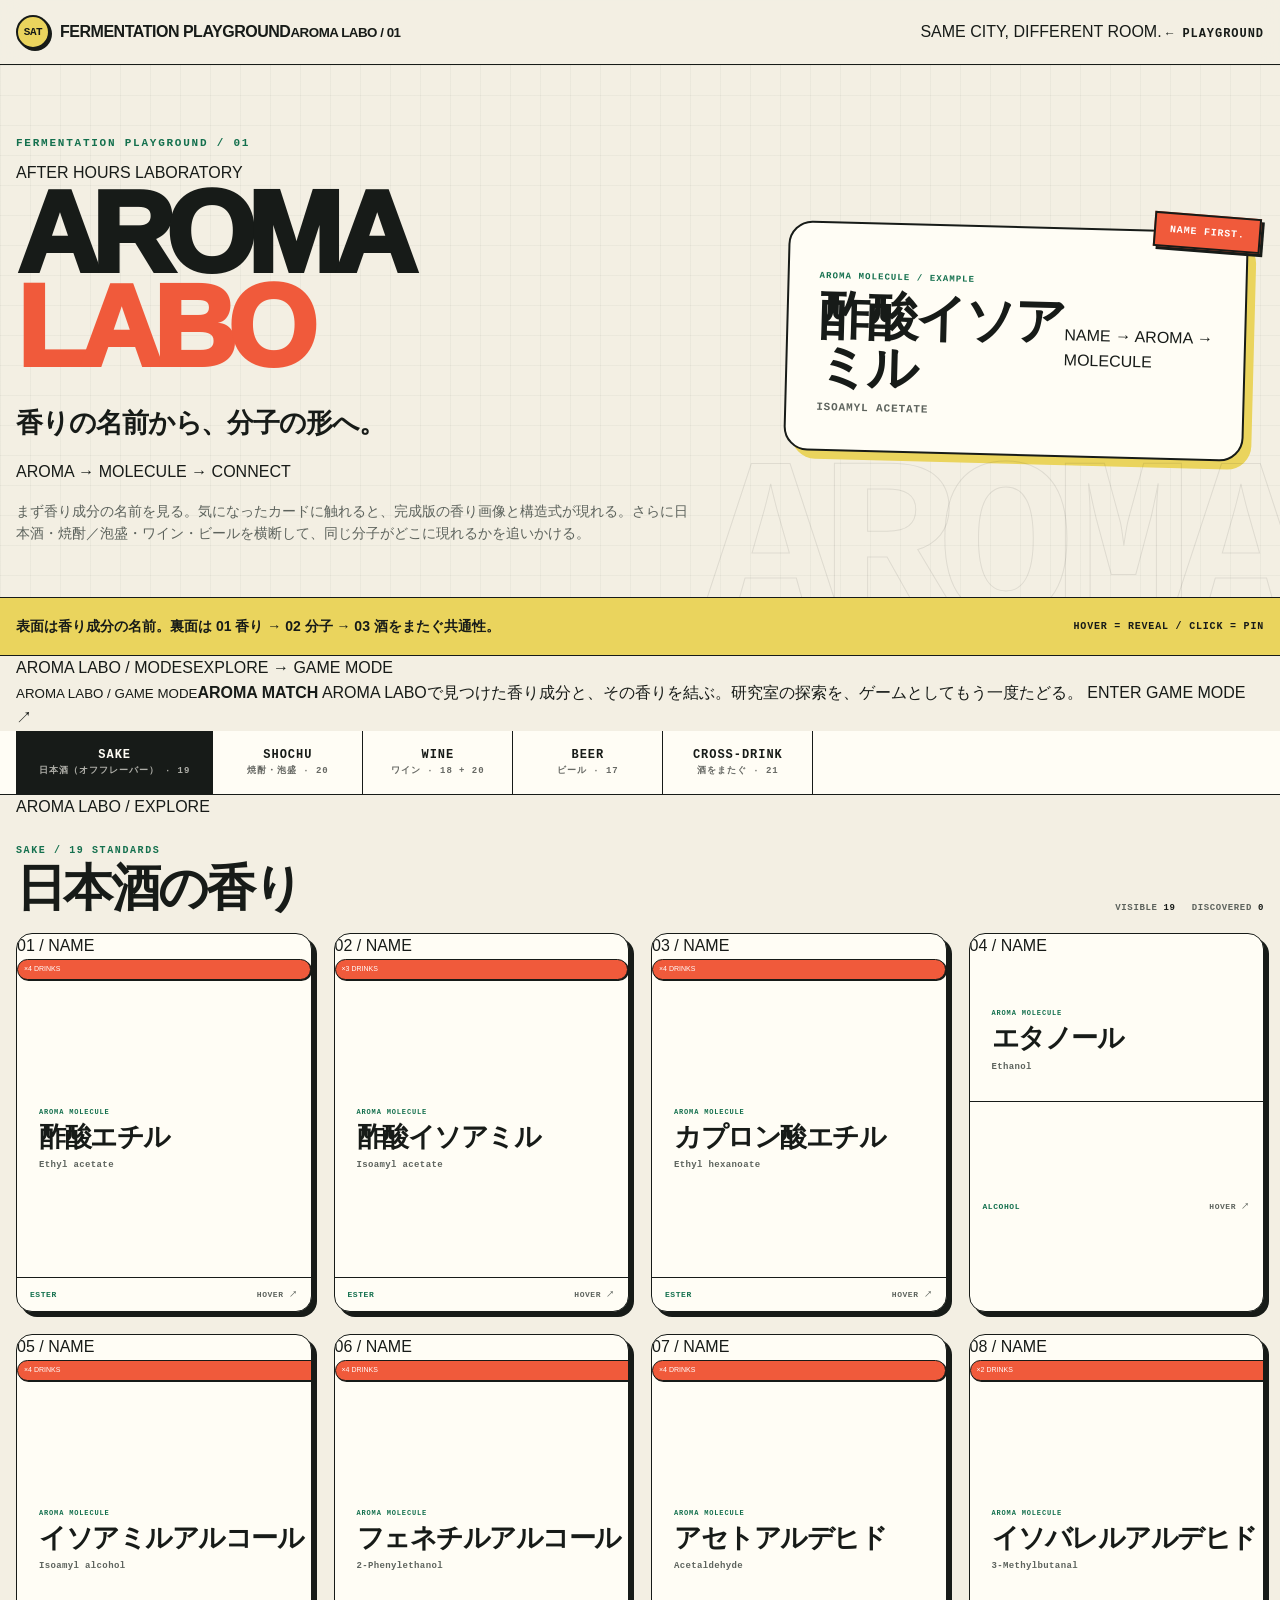
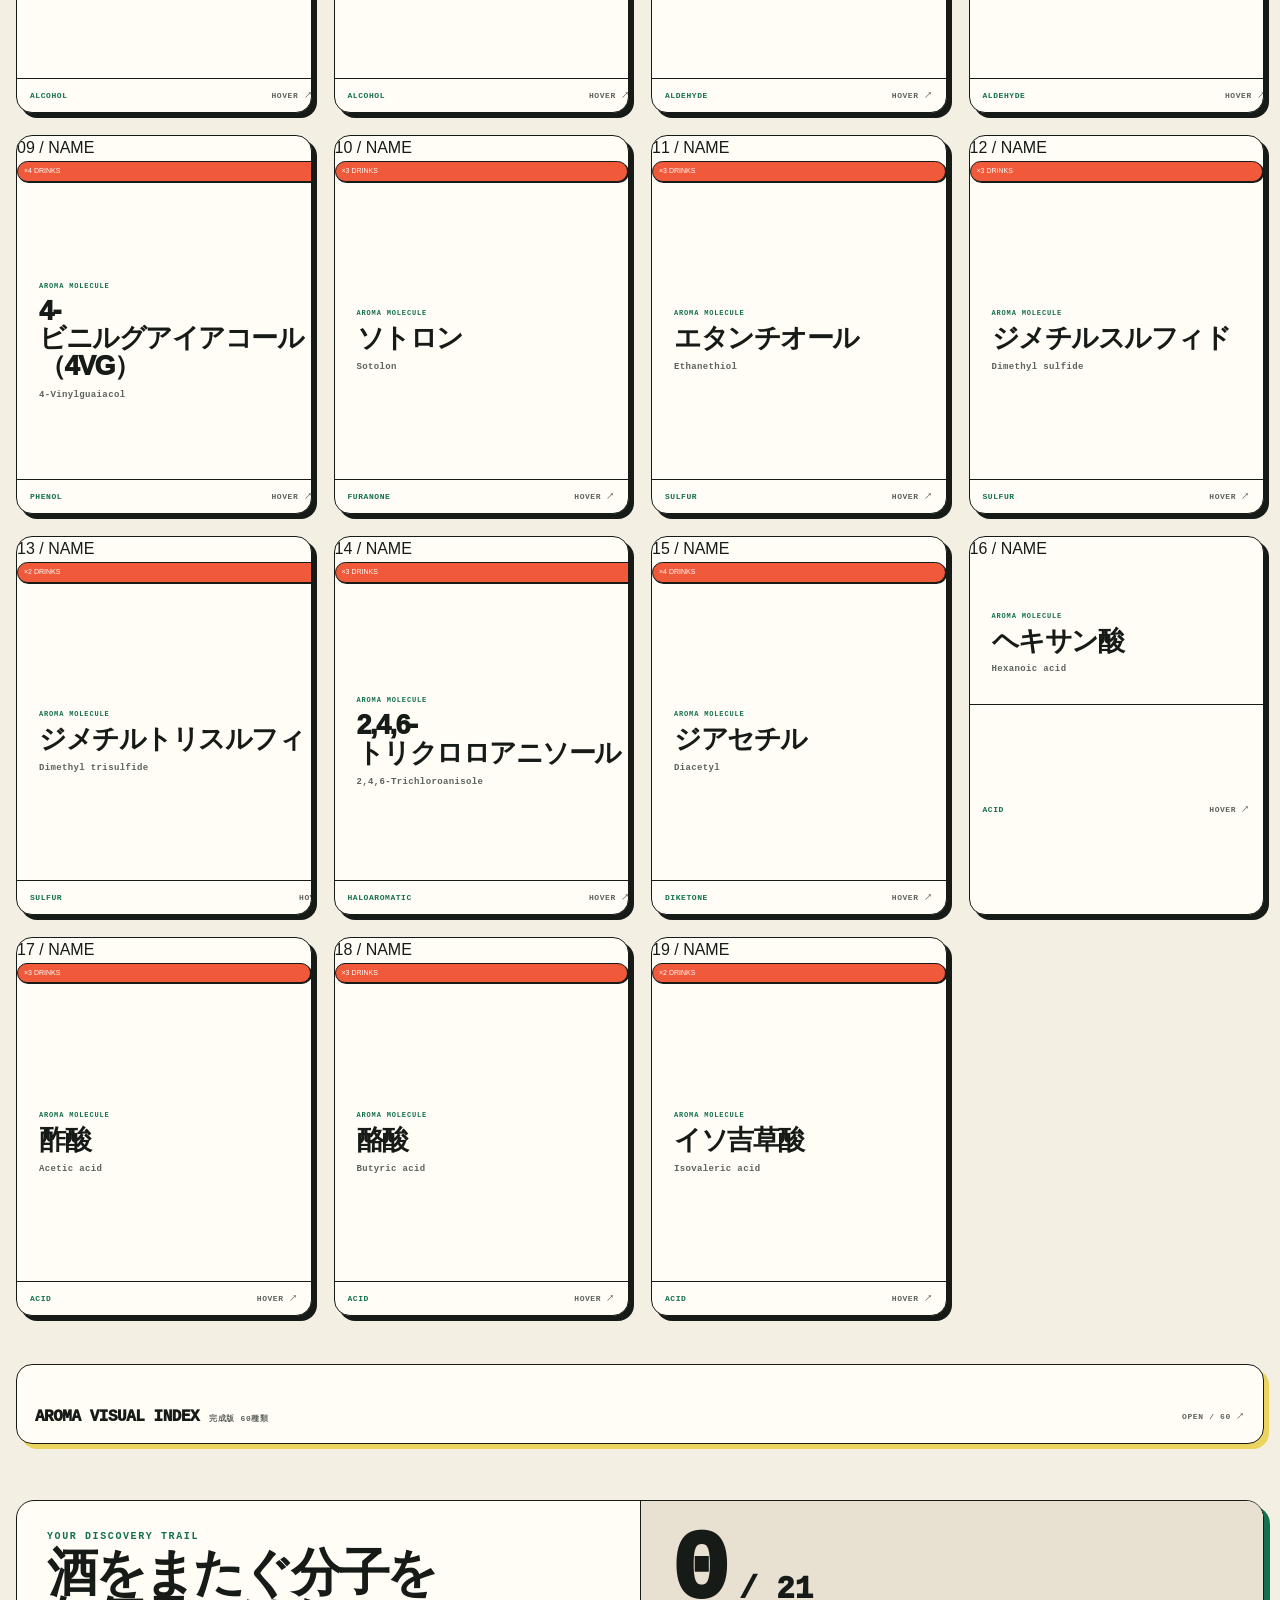
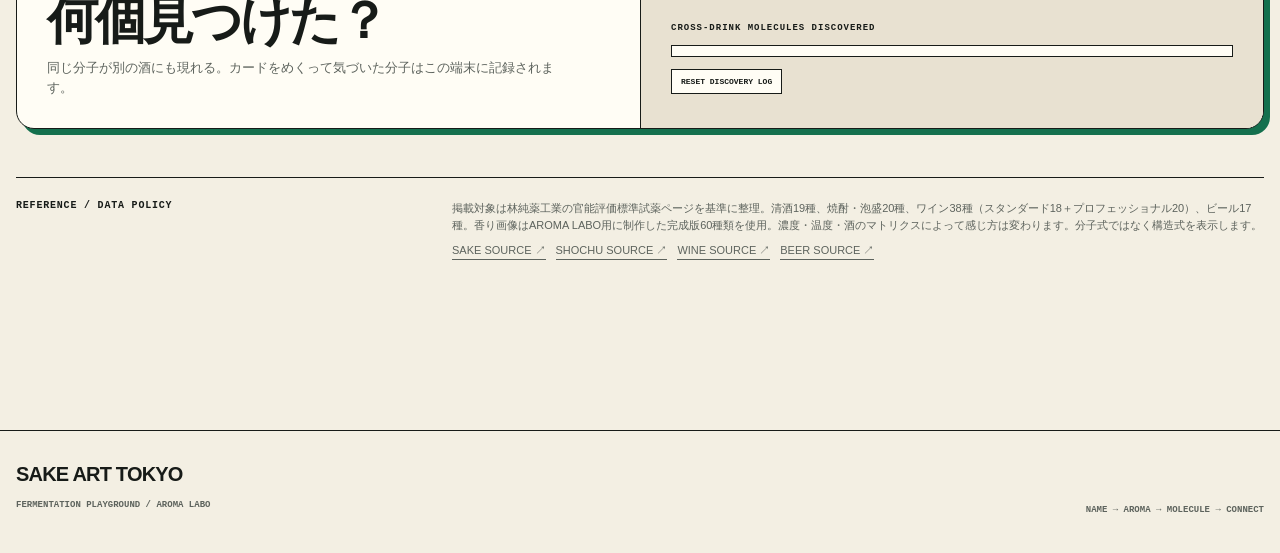
==== commit b551fda5: "Apply final AROMA LABO page structure" ====
--- a/aroma-lab/index.html
+++ b/aroma-lab/index.html
@@ -3,22 +3,21 @@
 <head>
 <meta charset="utf-8"/>
 <meta name="viewport" content="width=device-width,initial-scale=1,viewport-fit=cover"/>
-<meta name="theme-color" content="#17151c"/>
-<title>AROMA LAB — Fermentation Playground</title>
+<meta name="theme-color" content="#f3efe3"/>
+<title>AROMA LABO — Fermentation Playground</title>
 <meta name="description" content="香り成分の名前から入り、カードをめくると完成版の香り画像、構造式、酒をまたぐ共通性が現れる。日本酒・焼酎／泡盛・ワイン・ビールを横断するインタラクティブ香り図鑑。"/>
-<link rel="canonical" href="https://sakearttokyo.com/playground/aroma-lab/"/>
 <link href="./styles.css" rel="stylesheet"/>
 <link href="./hotfix-name-first.css" rel="stylesheet"/>
 <link href="./mobile-card-grid.css" rel="stylesheet"/>
 <link href="./aroma-lab-04.css?v=20260910-1325" rel="stylesheet"/>
-<link href="./visual-direction.css?v=20260910-vd1" rel="stylesheet"/>
+<link href="./aroma-labo-final.css?v=20260910-final1" rel="stylesheet"/>
 </head>
-<body>
+<body data-design="aroma-labo-final">
 <header class="topbar">
   <div class="wrap topbar-inner">
     <a class="brand" href="../" aria-label="FERMENTATION PLAYGROUNDへ戻る">
       <span class="sat-mark">SAT</span>
-      <span class="brand-context"><strong>FERMENTATION PLAYGROUND</strong><small>AROMA LAB / 01</small></span>
+      <span class="brand-context"><strong>FERMENTATION PLAYGROUND</strong><small>AROMA LABO / 01</small></span>
     </a>
     <div class="topbar-context">
       <span class="room-note">SAME CITY, DIFFERENT ROOM.</span>
@@ -31,7 +30,7 @@
   <div class="wrap hero-grid">
     <div class="hero-copy">
       <div class="hero-meta"><div class="eyebrow">FERMENTATION PLAYGROUND / 01</div><div class="hero-room">AFTER HOURS LABORATORY</div></div>
-      <h1>AROMA<span>LAB</span></h1>
+      <h1>AROMA<span>LABO</span></h1>
       <p class="lead">香りの名前から、分子の形へ。</p>
       <p class="hero-route">AROMA → MOLECULE → CONNECT</p>
       <p class="sublead">まず香り成分の名前を見る。気になったカードに触れると、完成版の香り画像と構造式が現れる。さらに日本酒・焼酎／泡盛・ワイン・ビールを横断して、同じ分子がどこに現れるかを追いかける。</p>
@@ -50,23 +49,24 @@
   </div>
 </section>
 
-<section class="lab-mode-entry" aria-label="AROMA MATCHへ進む">
+<section class="lab-mode-entry" aria-label="AROMA LABOのGAME MODE、AROMA MATCHへ進む">
   <div class="wrap">
-    <div class="lab-mode-meta"><span>EXPLORE / GAME MODE</span><span>AROMA LAB / 02</span></div>
+    <div class="lab-mode-meta"><span>AROMA LABO / MODES</span><span>EXPLORE → GAME MODE</span></div>
     <a class="lab-mode-link" href="./aroma-match/">
-      <span class="lab-mode-title"><small>INTERACTIVE MODE</small><strong>AROMA MATCH</strong></span>
-      <span class="lab-mode-copy">香り成分と、その香りを結ぶ。研究室で見つけた分子を、ゲームとしてもう一度たどる。</span>
-      <span class="lab-mode-enter">ENTER MODE ↗</span>
+      <span class="lab-mode-title"><small>AROMA LABO / GAME MODE</small><strong>AROMA MATCH</strong></span>
+      <span class="lab-mode-copy">AROMA LABOで見つけた香り成分と、その香りを結ぶ。研究室の探索を、ゲームとしてもう一度たどる。</span>
+      <span class="lab-mode-enter">ENTER GAME MODE ↗</span>
     </a>
   </div>
 </section>
 
-<nav class="lab-nav" aria-label="酒類カテゴリ">
+<nav class="lab-nav" aria-label="AROMA LABO EXPLORE 酒類カテゴリ">
   <div class="wrap nav-scroll"><div class="tabs" id="tabs"></div></div>
 </nav>
 
-<section class="lab">
+<section class="lab" aria-label="AROMA LABO EXPLORE">
   <div class="wrap">
+    <div class="explore-label">AROMA LABO / EXPLORE</div>
     <div class="control-row">
       <div><div class="section-kicker" id="sectionKicker">SAKE / 19 STANDARDS</div><h2 class="section-title" id="sectionTitle">日本酒の香り</h2></div>
       <div class="controls">
@@ -86,13 +86,13 @@
 
     <section class="source-box">
       <strong>REFERENCE / DATA POLICY</strong>
-      <div><div>掲載対象は林純薬工業の官能評価標準試薬ページを基準に整理。清酒19種、焼酎・泡盛20種、ワイン38種（スタンダード18＋プロフェッショナル20）、ビール17種。香り画像はAROMA LAB用に制作した完成版60種類を使用。濃度・温度・酒のマトリクスによって感じ方は変わります。分子式ではなく構造式を表示します。</div><div class="source-links"><a href="https://direct.hpc-j.co.jp/shop/pages/seishu.aspx" rel="noreferrer" target="_blank">SAKE SOURCE ↗</a><a href="https://direct.hpc-j.co.jp/shop/pages/sensory_evalutation-shouchu-awamori.aspx" rel="noreferrer" target="_blank">SHOCHU SOURCE ↗</a><a href="https://direct.hpc-j.co.jp/shop/pages/sensory_evalutation-wine.aspx" rel="noreferrer" target="_blank">WINE SOURCE ↗</a><a href="https://direct.hpc-j.co.jp/shop/pages/sensory_evalutation_beer.aspx" rel="noreferrer" target="_blank">BEER SOURCE ↗</a></div></div>
+      <div><div>掲載対象は林純薬工業の官能評価標準試薬ページを基準に整理。清酒19種、焼酎・泡盛20種、ワイン38種（スタンダード18＋プロフェッショナル20）、ビール17種。香り画像はAROMA LABO用に制作した完成版60種類を使用。濃度・温度・酒のマトリクスによって感じ方は変わります。分子式ではなく構造式を表示します。</div><div class="source-links"><a href="https://direct.hpc-j.co.jp/shop/pages/seishu.aspx" rel="noreferrer" target="_blank">SAKE SOURCE ↗</a><a href="https://direct.hpc-j.co.jp/shop/pages/sensory_evalutation-shouchu-awamori.aspx" rel="noreferrer" target="_blank">SHOCHU SOURCE ↗</a><a href="https://direct.hpc-j.co.jp/shop/pages/sensory_evalutation-wine.aspx" rel="noreferrer" target="_blank">WINE SOURCE ↗</a><a href="https://direct.hpc-j.co.jp/shop/pages/sensory_evalutation_beer.aspx" rel="noreferrer" target="_blank">BEER SOURCE ↗</a></div></div>
     </section>
   </div>
 </section>
 </main>
 
-<footer class="footer"><div class="wrap"><div><b>SAKE ART TOKYO</b><br/><small>FERMENTATION PLAYGROUND / AROMA LAB</small></div><small>NAME → AROMA → MOLECULE → CONNECT</small></div></footer>
+<footer class="footer"><div class="wrap"><div><b>SAKE ART TOKYO</b><br/><small>FERMENTATION PLAYGROUND / AROMA LABO</small></div><small>NAME → AROMA → MOLECULE → CONNECT</small></div></footer>
 <div class="toast" id="toast"></div>
 <script defer src="./app.js"></script>
 <script defer src="./hotfix-name-first.js"></script>
--- a/aroma-lab/mobile-card-grid.css
+++ b/aroma-lab/mobile-card-grid.css
@@ -1,5 +1,5 @@
 /* AROMA LAB mobile compact-card + enlarged flip detail */
-.mobile-card-modal{position:fixed;inset:0;z-index:140;display:grid;place-items:center;padding:calc(14px + env(safe-area-inset-top)) 14px calc(14px + env(safe-area-inset-bottom));background:rgba(23,27,24,.76);opacity:0;visibility:hidden;pointer-events:none;transition:opacity .22s ease,visibility .22s ease}.mobile-card-modal.open{opacity:1;visibility:visible;pointer-events:auto}.mobile-card-dialog{position:relative;width:min(100%,430px);height:min(78dvh,660px);min-height:520px;padding-top:42px;transform:translateY(18px) scale(.965);transition:transform .24s ease}.mobile-card-modal.open .mobile-card-dialog{transform:none}.mobile-card-close{position:absolute;right:0;top:0;z-index:5;min-width:94px;height:34px;border:1.5px solid var(--paper);border-radius:999px;background:var(--ink);color:var(--paper);font:900 9px var(--mono);letter-spacing:.09em;box-shadow:3px 3px 0 var(--orange)}.mobile-card-host{height:100%;min-height:0;perspective:1500px;-webkit-perspective:1500px}.mobile-expanded-card{position:relative;width:100%;height:100%;min-width:0;aspect-ratio:auto!important;perspective:1500px!important;-webkit-perspective:1500px!important;outline:none;isolation:isolate}.mobile-expanded-card .card-inner{position:absolute;inset:0;transform:none!important;-webkit-transform:none!important;transform-style:preserve-3d!important;-webkit-transform-style:preserve-3d!important;transition:none!important}.mobile-expanded-card .face{display:flex!important;backface-visibility:hidden!important;-webkit-backface-visibility:hidden!important;transform-style:preserve-3d!important;-webkit-transform-style:preserve-3d!important;will-change:transform;transition:transform .62s cubic-bezier(.2,.8,.2,1)!important;-webkit-transition:-webkit-transform .62s cubic-bezier(.2,.8,.2,1)!important}.mobile-expanded-card .front{transform:rotateY(0deg)!important;-webkit-transform:rotateY(0deg)!important}.mobile-expanded-card .back-face{display:flex!important;transform:rotateY(180deg)!important;-webkit-transform:rotateY(180deg)!important}.mobile-expanded-card.is-flipped .front{transform:rotateY(-180deg)!important;-webkit-transform:rotateY(-180deg)!important}.mobile-expanded-card.is-flipped .back-face{transform:rotateY(0deg)!important;-webkit-transform:rotateY(0deg)!important}.mobile-detail-open{overflow:hidden}
+.mobile-card-modal{position:fixed;inset:0;z-index:140;display:grid;place-items:center;padding:calc(14px + env(safe-area-inset-top)) 14px calc(14px + env(safe-area-inset-bottom));background:rgba(23,27,24,.76);opacity:0;visibility:hidden;pointer-events:none;transition:opacity .22s ease,visibility .22s ease}.mobile-card-modal.open{opacity:1;visibility:visible;pointer-events:auto}.mobile-card-dialog{position:relative;width:min(100%,430px);max-width:calc(100vw - 28px);min-width:0;height:min(78dvh,660px);min-height:520px;padding-top:42px;transform:translateY(18px) scale(.965);transition:transform .24s ease}.mobile-card-modal.open .mobile-card-dialog{transform:none}.mobile-card-close{position:absolute;right:0;top:0;z-index:5;min-width:94px;height:34px;border:1.5px solid var(--paper);border-radius:999px;background:var(--ink);color:var(--paper);font:900 9px var(--mono);letter-spacing:.09em;box-shadow:3px 3px 0 var(--orange)}.mobile-card-host{width:100%;height:100%;min-width:0;min-height:0;max-width:100%;perspective:1500px;-webkit-perspective:1500px}.mobile-expanded-card{position:relative;width:100%;max-width:100%;height:100%;min-width:0;aspect-ratio:auto!important;perspective:1500px!important;-webkit-perspective:1500px!important;outline:none;isolation:isolate}.mobile-expanded-card .card-inner{position:absolute;inset:0;min-width:0;max-width:100%;transform:none!important;-webkit-transform:none!important;transform-style:preserve-3d!important;-webkit-transform-style:preserve-3d!important;transition:none!important}.mobile-expanded-card .face{display:flex!important;min-width:0;max-width:100%;backface-visibility:hidden!important;-webkit-backface-visibility:hidden!important;transform-style:preserve-3d!important;-webkit-transform-style:preserve-3d!important;will-change:transform;transition:transform .62s cubic-bezier(.2,.8,.2,1)!important;-webkit-transition:-webkit-transform .62s cubic-bezier(.2,.8,.2,1)!important}.mobile-expanded-card .front{transform:rotateY(0deg)!important;-webkit-transform:rotateY(0deg)!important}.mobile-expanded-card .back-face{display:flex!important;transform:rotateY(180deg)!important;-webkit-transform:rotateY(180deg)!important}.mobile-expanded-card.is-flipped .front{transform:rotateY(-180deg)!important;-webkit-transform:rotateY(-180deg)!important}.mobile-expanded-card.is-flipped .back-face{transform:rotateY(0deg)!important;-webkit-transform:rotateY(0deg)!important}.mobile-detail-open{overflow:hidden}
 
 @media(max-width:600px){
   .cards{grid-template-columns:1fr!important;gap:11px!important}
@@ -18,35 +18,38 @@
   #cards .name-front-en{max-width:88%;font-size:7.5px;white-space:nowrap;overflow:hidden;text-overflow:ellipsis}
   #cards .name-front-foot{position:absolute;left:0;right:0;bottom:0;padding:8px 11px;font-size:7px}
 
-  .mobile-card-dialog{height:min(80dvh,680px);min-height:540px}
+  .mobile-card-dialog{width:100%;max-width:calc(100vw - 28px);min-width:0;height:min(80dvh,680px);min-height:540px}
+  .mobile-card-host,.mobile-expanded-card,.mobile-expanded-card .card-inner,.mobile-expanded-card .face,.mobile-expanded-card .reveal-body,.mobile-expanded-card .reveal-stage{min-width:0!important;max-width:100%!important}
   .mobile-expanded-card{height:100%!important}
-  .mobile-expanded-card .reveal-head{height:36px;flex:0 0 36px;padding:10px 12px 8px;font-size:7px}
-  .mobile-expanded-card .reveal-body{grid-template-rows:42% 36% 22%}
+  .mobile-expanded-card .reveal-head{height:36px;flex:0 0 36px;padding:10px 12px 8px;font-size:7px;min-width:0;max-width:100%;overflow:hidden}
+  .mobile-expanded-card .reveal-head span{min-width:0;white-space:nowrap;overflow:hidden;text-overflow:ellipsis}
+  .mobile-expanded-card .reveal-body{grid-template-rows:42% 36% 22%;overflow:hidden}
   .mobile-expanded-card .stage-label{left:10px;top:8px;font-size:6.5px}
-  .mobile-expanded-card .aroma-stage{grid-template-columns:minmax(0,1fr) 112px;padding:25px 10px 9px;gap:9px}
-  .mobile-expanded-card .aroma-stage-copy{display:block;font-size:11.5px;line-height:1.35}
-  .mobile-expanded-card .aroma-stage-images{height:100%;gap:5px}
-  .mobile-expanded-card .aroma-stage-images .final-aroma-img{width:min(50%,155px);height:100%;max-height:170px;object-fit:contain;object-position:50% 50%}
-  .mobile-expanded-card .molecule-stage{grid-template-columns:minmax(0,1fr) 132px;padding:25px 10px 9px;gap:10px}
-  .mobile-expanded-card .molecule-copy{display:flex;gap:4px}
+  .mobile-expanded-card .aroma-stage{grid-template-columns:minmax(0,1fr) minmax(0,112px);padding:25px 10px 9px;gap:9px;overflow:hidden}
+  .mobile-expanded-card .aroma-stage-copy{display:block;min-width:0;font-size:11.5px;line-height:1.35;overflow-wrap:anywhere}
+  .mobile-expanded-card .aroma-stage-images{min-width:0;height:100%;gap:5px;overflow:hidden}
+  .mobile-expanded-card .aroma-stage-images .final-aroma-img{width:min(50%,155px);height:100%;max-height:170px;min-width:0;object-fit:contain;object-position:50% 50%}
+  .mobile-expanded-card .molecule-stage{grid-template-columns:minmax(0,1fr) minmax(0,132px);padding:25px 10px 9px;gap:10px;overflow:hidden}
+  .mobile-expanded-card .molecule-copy{display:flex;min-width:0;gap:4px;overflow-wrap:anywhere}
   .mobile-expanded-card .molecule-copy strong{font-size:12px;line-height:1.16}
   .mobile-expanded-card .molecule-copy span{font-size:7px}
   .mobile-expanded-card .molecule-copy em{font-size:7px}
   .mobile-expanded-card .molecule-copy small{display:block;font-size:6.5px;line-height:1.35}
-  .mobile-expanded-card .final-structure{padding:6px}
-  .mobile-expanded-card .final-structure img{max-height:132px;object-position:50% 50%}
-  .mobile-expanded-card .drinks-stage{padding:25px 10px 9px}
-  .mobile-expanded-card .drink-ref{min-height:38px}
+  .mobile-expanded-card .final-structure{min-width:0;max-width:100%;padding:6px}
+  .mobile-expanded-card .final-structure img{max-width:100%;max-height:132px;object-position:50% 50%}
+  .mobile-expanded-card .drinks-stage{min-width:0;max-width:100%;padding:25px 10px 9px;overflow:hidden}
+  .mobile-expanded-card .final-drink-rail{min-width:0;max-width:100%;grid-template-columns:repeat(4,minmax(0,1fr))!important}
+  .mobile-expanded-card .drink-ref{min-width:0;max-width:100%;min-height:38px;padding-inline:1px}
   .mobile-expanded-card .drink-ref span{font-size:6px}
   .mobile-expanded-card .drink-ref strong{font-size:7px}
-  .mobile-expanded-card .drinks-stage .related{font-size:7px;margin-top:7px}
+  .mobile-expanded-card .drinks-stage .related{max-width:100%;font-size:7px;margin-top:7px;white-space:normal;overflow-wrap:anywhere}
 }
 
 @media(max-width:390px){
   #cards .card{height:148px!important}
-  .mobile-card-dialog{height:min(82dvh,650px);min-height:520px}
-  .mobile-expanded-card .aroma-stage{grid-template-columns:minmax(0,1fr) 100px}
-  .mobile-expanded-card .molecule-stage{grid-template-columns:minmax(0,1fr) 118px}
+  .mobile-card-dialog{width:100%;max-width:calc(100vw - 28px);min-width:0;height:min(82dvh,650px);min-height:520px}
+  .mobile-expanded-card .aroma-stage{grid-template-columns:minmax(0,1fr) minmax(0,100px)}
+  .mobile-expanded-card .molecule-stage{grid-template-columns:minmax(0,1fr) minmax(0,118px)}
   .mobile-expanded-card .aroma-stage-copy{font-size:10.5px}
   .mobile-expanded-card .molecule-copy strong{font-size:11px}
 }
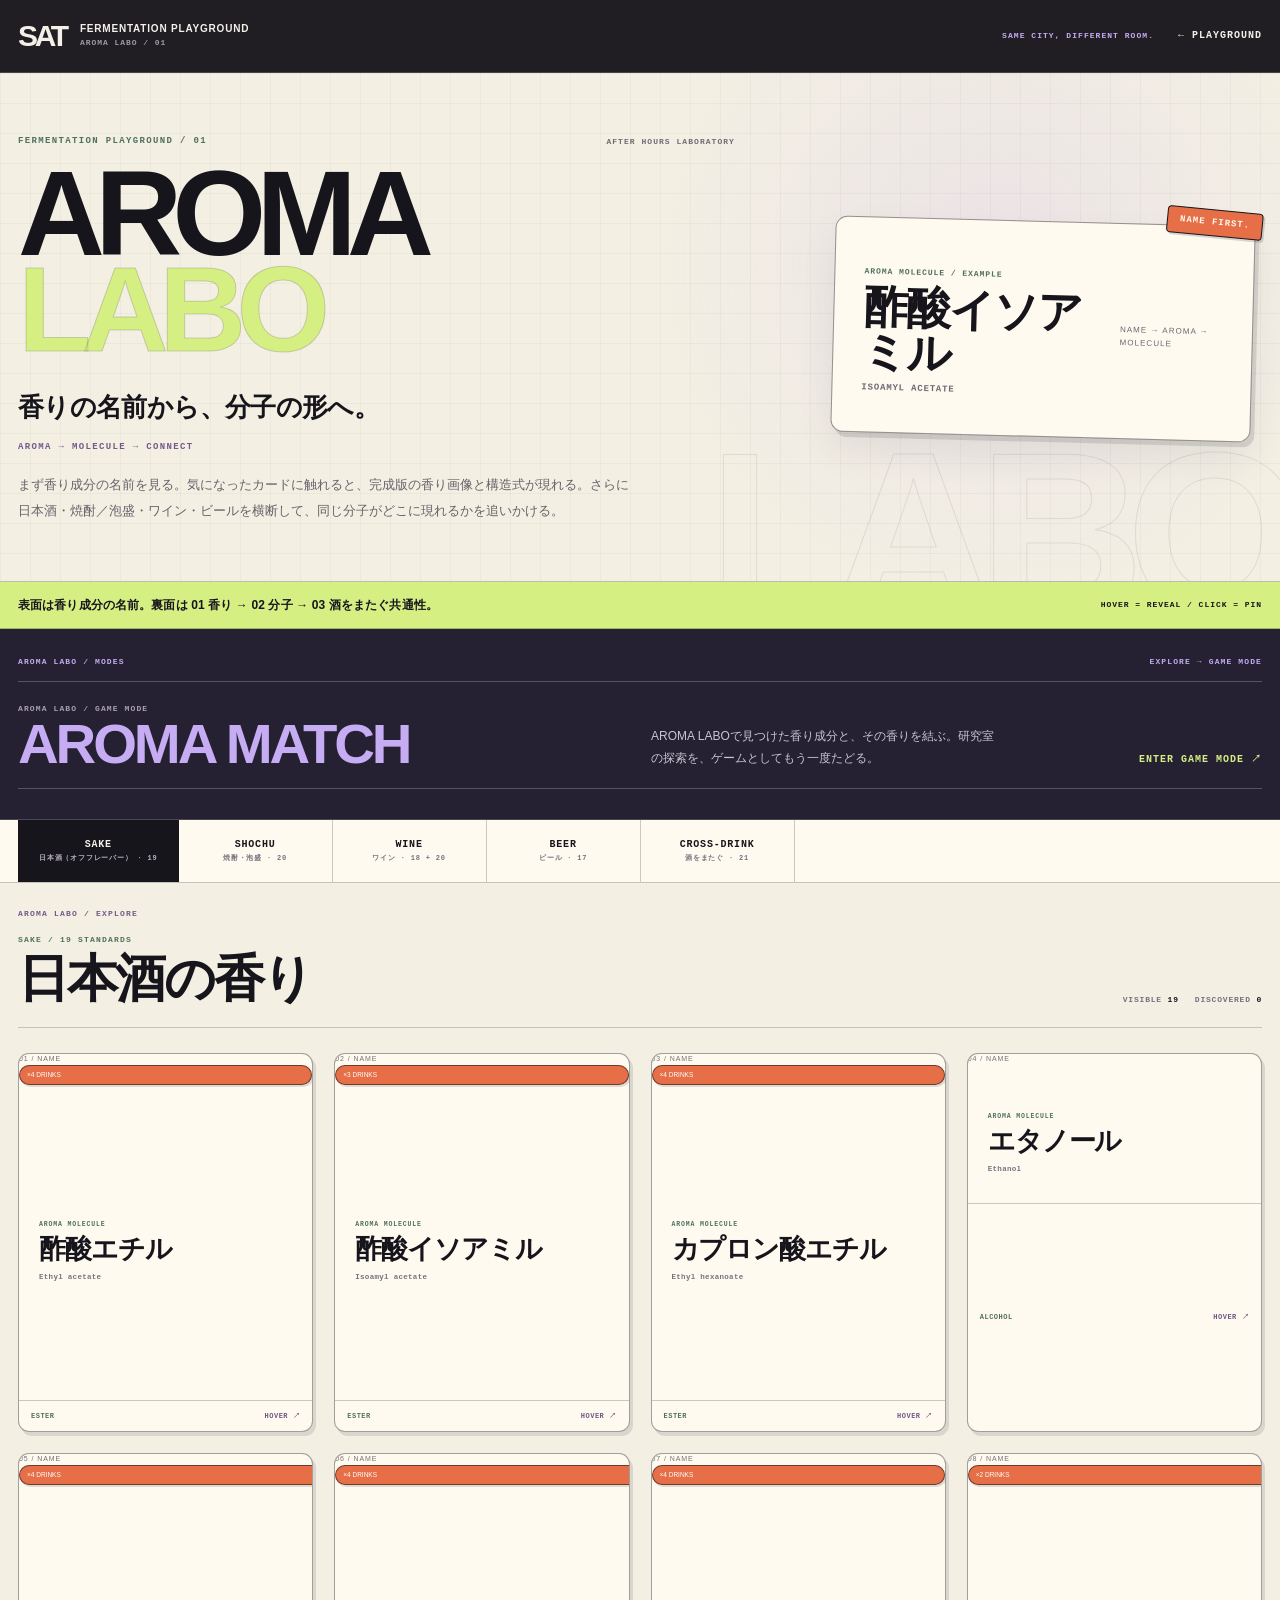
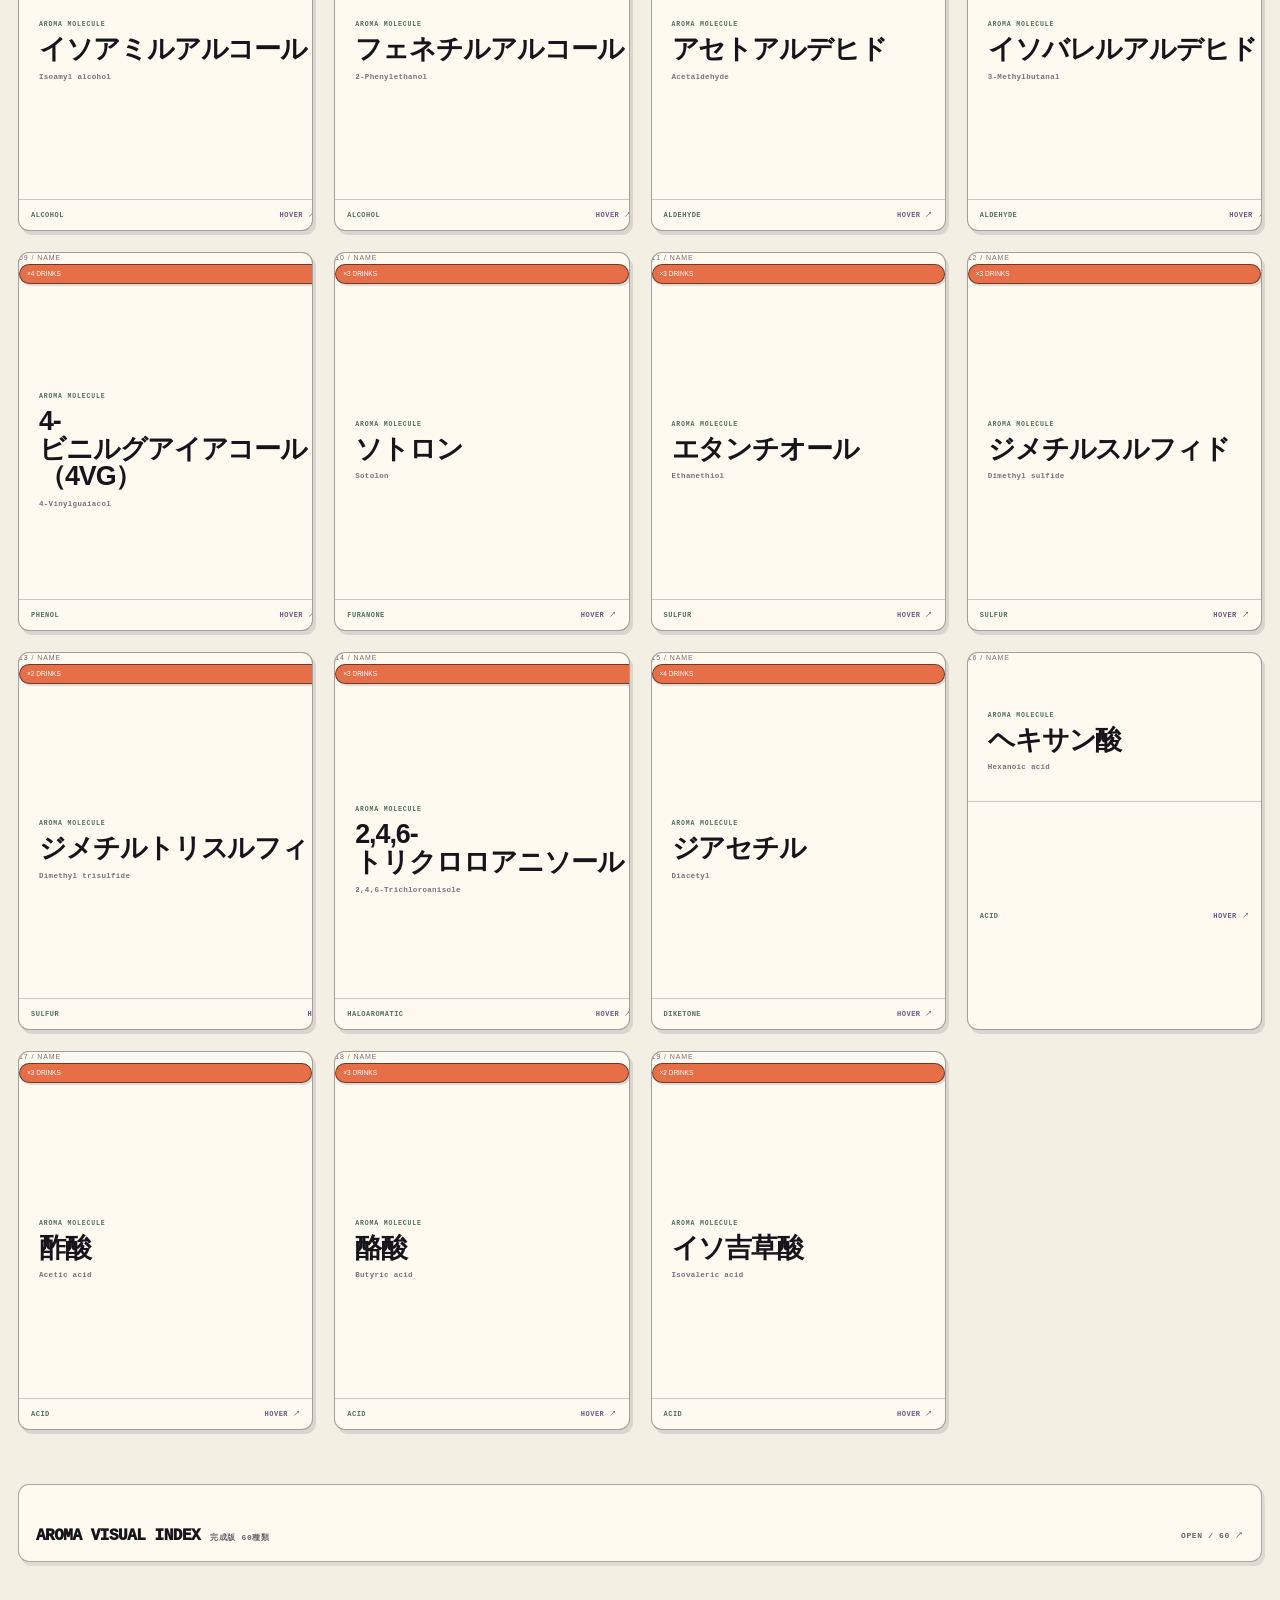
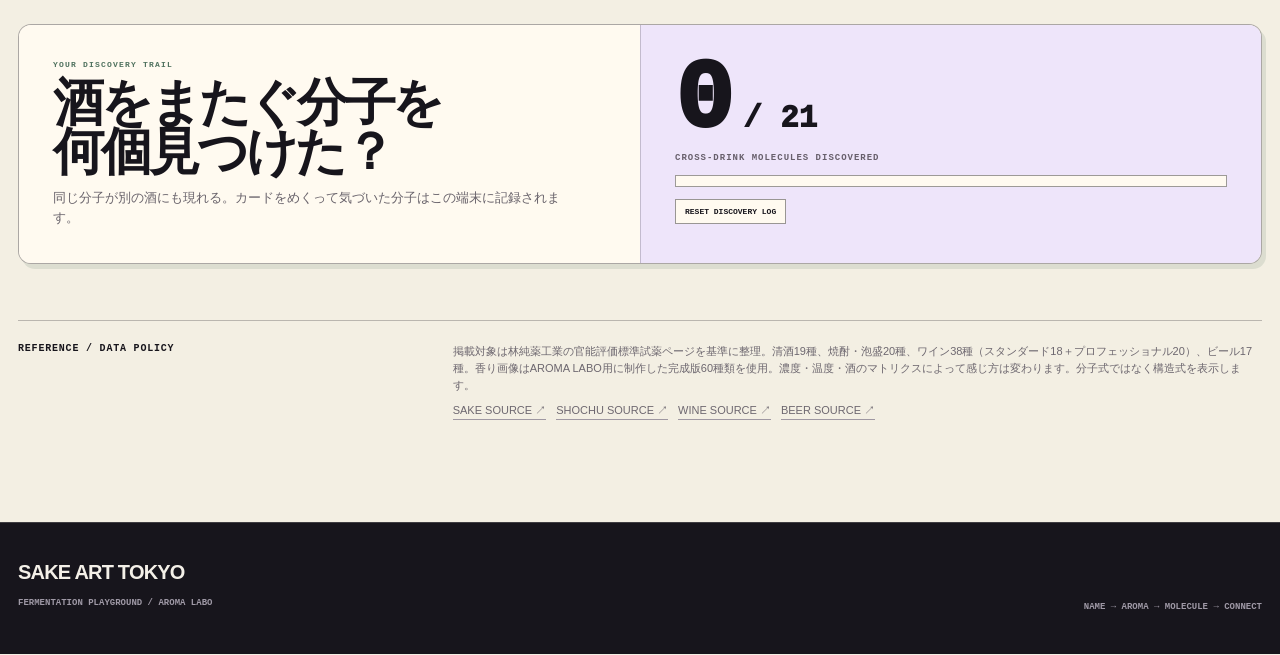
==== commit 46643e3f: "Preserve existing AROMA LAB SEO title" ====
--- a/aroma-lab/index.html
+++ b/aroma-lab/index.html
@@ -4,7 +4,7 @@
 <meta charset="utf-8"/>
 <meta name="viewport" content="width=device-width,initial-scale=1,viewport-fit=cover"/>
 <meta name="theme-color" content="#f3efe3"/>
-<title>AROMA LABO — Fermentation Playground</title>
+<title>AROMA LAB — Fermentation Playground</title>
 <meta name="description" content="香り成分の名前から入り、カードをめくると完成版の香り画像、構造式、酒をまたぐ共通性が現れる。日本酒・焼酎／泡盛・ワイン・ビールを横断するインタラクティブ香り図鑑。"/>
 <link href="./styles.css" rel="stylesheet"/>
 <link href="./hotfix-name-first.css" rel="stylesheet"/>
--- a/aroma-lab/mobile-card-grid.css
+++ b/aroma-lab/mobile-card-grid.css
@@ -1,4 +1,4 @@
-/* AROMA LAB mobile compact-card + enlarged flip detail */
+/* AROMA LABO mobile compact-card + enlarged flip detail */
 .mobile-card-modal{position:fixed;inset:0;z-index:140;display:grid;place-items:center;padding:calc(14px + env(safe-area-inset-top)) 14px calc(14px + env(safe-area-inset-bottom));background:rgba(23,27,24,.76);opacity:0;visibility:hidden;pointer-events:none;transition:opacity .22s ease,visibility .22s ease}.mobile-card-modal.open{opacity:1;visibility:visible;pointer-events:auto}.mobile-card-dialog{position:relative;width:min(100%,430px);max-width:calc(100vw - 28px);min-width:0;height:min(78dvh,660px);min-height:520px;padding-top:42px;transform:translateY(18px) scale(.965);transition:transform .24s ease}.mobile-card-modal.open .mobile-card-dialog{transform:none}.mobile-card-close{position:absolute;right:0;top:0;z-index:5;min-width:94px;height:34px;border:1.5px solid var(--paper);border-radius:999px;background:var(--ink);color:var(--paper);font:900 9px var(--mono);letter-spacing:.09em;box-shadow:3px 3px 0 var(--orange)}.mobile-card-host{width:100%;height:100%;min-width:0;min-height:0;max-width:100%;perspective:1500px;-webkit-perspective:1500px}.mobile-expanded-card{position:relative;width:100%;max-width:100%;height:100%;min-width:0;aspect-ratio:auto!important;perspective:1500px!important;-webkit-perspective:1500px!important;outline:none;isolation:isolate}.mobile-expanded-card .card-inner{position:absolute;inset:0;min-width:0;max-width:100%;transform:none!important;-webkit-transform:none!important;transform-style:preserve-3d!important;-webkit-transform-style:preserve-3d!important;transition:none!important}.mobile-expanded-card .face{display:flex!important;min-width:0;max-width:100%;backface-visibility:hidden!important;-webkit-backface-visibility:hidden!important;transform-style:preserve-3d!important;-webkit-transform-style:preserve-3d!important;will-change:transform;transition:transform .62s cubic-bezier(.2,.8,.2,1)!important;-webkit-transition:-webkit-transform .62s cubic-bezier(.2,.8,.2,1)!important}.mobile-expanded-card .front{transform:rotateY(0deg)!important;-webkit-transform:rotateY(0deg)!important}.mobile-expanded-card .back-face{display:flex!important;transform:rotateY(180deg)!important;-webkit-transform:rotateY(180deg)!important}.mobile-expanded-card.is-flipped .front{transform:rotateY(-180deg)!important;-webkit-transform:rotateY(-180deg)!important}.mobile-expanded-card.is-flipped .back-face{transform:rotateY(0deg)!important;-webkit-transform:rotateY(0deg)!important}.mobile-detail-open{overflow:hidden}
 
 @media(max-width:600px){
--- a/aroma-lab/aroma-labo-final.css
+++ b/aroma-lab/aroma-labo-final.css
@@ -0,0 +1,430 @@
+/* AROMA LABO final direction — C 85% + B 15% (AROMA MATCH portal only) */
+:root{
+  --sat-ink:#17151c;
+  --sat-paper:#f4f0e8;
+  --sat-lime:#d5ef83;
+  --sat-lilac:#c5acf3;
+  --sat-deep:#252032;
+  --sat-muted:#9f99a6;
+  --sat-heavy:"Arial Black","Helvetica Neue",Arial,"Hiragino Kaku Gothic ProN","Noto Sans CJK JP",sans-serif;
+  --labo-cream:#f3efe3;
+  --labo-sheet:#fffaf0;
+  --labo-sheet-2:#f7f2e8;
+  --labo-line:rgba(23,21,28,.24);
+  --labo-green:#4f715e;
+  --labo-orange:#e66f47;
+  --labo-yellow:#e5d46f;
+  --labo-lilac-soft:#eee5fa;
+
+  --bg:var(--labo-cream);
+  --paper:var(--labo-sheet);
+  --ink:var(--sat-ink);
+  --muted:#69636b;
+  --line:var(--labo-line);
+  --green:var(--labo-green);
+  --orange:var(--labo-orange);
+  --yellow:var(--sat-lime);
+  --soft:#e9e2da;
+  --cream:var(--labo-cream);
+  --shadow:3px 4px 0 rgba(23,21,28,.12);
+  --radius:11px;
+}
+
+html{background:var(--labo-cream)!important}
+body{
+  overflow-x:hidden;
+  background:var(--labo-cream)!important;
+  color:var(--sat-ink)!important;
+}
+button{border-radius:0}
+.wrap{width:min(var(--max),calc(100% - 36px))}
+
+/* SAT connection: dark header only, like entering another room in the same building. */
+.topbar{
+  background:rgba(23,21,28,.96)!important;
+  color:var(--sat-paper)!important;
+  border-bottom:1px solid rgba(244,240,232,.18)!important;
+  backdrop-filter:blur(14px);
+}
+.topbar-inner{height:72px!important}
+.brand{gap:14px!important;color:var(--sat-paper)!important;min-width:0}
+.sat-mark{
+  width:auto!important;
+  height:auto!important;
+  border:0!important;
+  border-radius:0!important;
+  background:none!important;
+  box-shadow:none!important;
+  color:var(--sat-paper)!important;
+  font:900 30px/.86 var(--sat-heavy)!important;
+  letter-spacing:-.11em!important;
+}
+.brand-context{display:grid;gap:3px;min-width:0}
+.brand-context strong{font:800 10px/1.2 var(--sans);letter-spacing:.08em}
+.brand-context small{font:700 8px/1.3 var(--mono);letter-spacing:.12em;color:var(--sat-muted)}
+.topbar-context{display:flex;align-items:center;gap:24px}
+.room-note{font:700 8px/1.4 var(--mono);letter-spacing:.13em;color:var(--sat-lilac);white-space:nowrap}
+.back{color:var(--sat-paper)!important;font:700 10px/1.4 var(--mono)!important;letter-spacing:.1em!important;border-bottom:1px solid transparent!important}
+.back:hover{color:var(--sat-lime)!important;border-color:var(--sat-lime)!important}
+
+/* C-led hero: bright paper, subtle technical grid, oversized LABO. */
+.hero{
+  position:relative;
+  padding:62px 0 58px!important;
+  overflow:hidden;
+  color:var(--sat-ink)!important;
+  background:
+    linear-gradient(rgba(23,21,28,.035) 1px,transparent 1px),
+    linear-gradient(90deg,rgba(23,21,28,.035) 1px,transparent 1px),
+    radial-gradient(circle at 78% 38%,rgba(197,172,243,.18),transparent 32%),
+    var(--labo-cream)!important;
+  background-size:30px 30px,30px 30px,auto,auto!important;
+  border-bottom:1px solid var(--labo-line)!important;
+}
+.hero::after{
+  content:"LABO"!important;
+  right:-.03em!important;
+  bottom:-.22em!important;
+  color:transparent!important;
+  -webkit-text-stroke:1px rgba(23,21,28,.09)!important;
+  font-family:var(--sat-heavy)!important;
+  letter-spacing:-.08em!important;
+}
+.hero-grid{grid-template-columns:minmax(0,1.18fr) minmax(300px,.72fr)!important;gap:clamp(42px,7vw,100px)!important;align-items:center!important}
+.hero-copy{min-width:0}
+.hero-meta{display:flex;justify-content:space-between;gap:18px;align-items:center;margin-bottom:16px;max-width:760px}
+.eyebrow{margin:0!important;color:var(--labo-green)!important;font:700 9px/1.5 var(--mono)!important;letter-spacing:.15em!important}
+.hero-room{font:700 8px/1.5 var(--mono);letter-spacing:.13em;color:#716a76;text-align:right}
+.hero h1{
+  margin:0 0 31px!important;
+  color:var(--sat-ink)!important;
+  font:900 clamp(72px,9.4vw,142px)/.8 var(--sat-heavy)!important;
+  letter-spacing:-.08em!important;
+}
+.hero h1 span{display:block!important;color:var(--sat-lime)!important;-webkit-text-stroke:1px rgba(23,21,28,.17)}
+.lead{margin:0 0 13px!important;color:var(--sat-ink)!important;font-size:clamp(19px,2vw,28px)!important;font-weight:800!important;letter-spacing:-.025em!important}
+.hero-route{margin:0 0 18px;font:700 9px/1.5 var(--mono);letter-spacing:.15em;color:#745a8c}
+.sublead{max-width:620px!important;margin:0!important;color:#68636b!important;font-size:13px!important;line-height:1.95!important}
+
+.name-first-specimen{
+  width:min(100%,420px)!important;
+  min-height:210px!important;
+  padding:49px 29px 37px!important;
+  justify-self:center!important;
+  background:var(--labo-sheet)!important;
+  color:var(--sat-ink)!important;
+  border:1.2px solid rgba(23,21,28,.46)!important;
+  border-radius:12px!important;
+  box-shadow:4px 5px 0 rgba(23,21,28,.12),0 18px 36px rgba(55,45,67,.08)!important;
+  transform:rotate(1.5deg)!important;
+}
+.name-first-specimen::before{color:#5f5963!important;font-size:8px!important;letter-spacing:.15em!important}
+.name-first-specimen::after{color:#6b6570!important;font-size:8px!important;letter-spacing:.13em!important}
+.name-first-specimen .hero-note{
+  right:-8px!important;
+  top:-17px!important;
+  padding:8px 12px!important;
+  border:1px solid var(--sat-ink)!important;
+  border-radius:4px!important;
+  background:var(--labo-orange)!important;
+  color:var(--labo-sheet)!important;
+  box-shadow:2px 2px 0 rgba(23,21,28,.17)!important;
+  font:900 9px/1 var(--mono)!important;
+  letter-spacing:.11em!important;
+  transform:rotate(4deg)!important;
+}
+.hero-name{gap:8px!important}
+.hero-name small{color:var(--labo-green)!important;font:800 8px/1.3 var(--mono)!important;letter-spacing:.12em!important}
+.hero-name strong{color:var(--sat-ink)!important;font:900 clamp(28px,3.5vw,48px)/1 var(--sat-heavy)!important;letter-spacing:-.045em!important}
+.hero-name span{color:#706a74!important;font:700 9px/1.3 var(--mono)!important;letter-spacing:.09em!important}
+
+.instructions{
+  padding:14px 0!important;
+  background:var(--sat-lime)!important;
+  color:var(--sat-ink)!important;
+  border-bottom:1px solid rgba(23,21,28,.28)!important;
+}
+.instructions .wrap{gap:28px!important}
+.instructions strong{font-size:12px!important;font-weight:700!important;letter-spacing:.01em}
+.instructions span{color:var(--sat-ink)!important;font:700 8px/1.5 var(--mono)!important;letter-spacing:.12em!important}
+
+/* B contribution: only the AROMA MATCH threshold turns into the after-hours room. */
+.lab-mode-entry{
+  background:var(--sat-deep)!important;
+  color:var(--sat-paper)!important;
+  border-bottom:1px solid rgba(244,240,232,.18)!important;
+  padding:27px 0 30px!important;
+}
+.lab-mode-meta{display:flex;justify-content:space-between;gap:16px;margin-bottom:13px;font:700 8px/1.4 var(--mono);letter-spacing:.14em;color:var(--sat-lilac)!important}
+.lab-mode-link{
+  display:grid;
+  grid-template-columns:minmax(0,1.08fr) minmax(230px,.82fr) auto;
+  gap:30px;
+  align-items:end;
+  min-height:108px!important;
+  padding:20px 0 18px!important;
+  border-top:1px solid rgba(244,240,232,.24)!important;
+  border-bottom:1px solid rgba(244,240,232,.24)!important;
+  border-left:0!important;
+  border-right:0!important;
+  border-radius:0!important;
+  background:transparent!important;
+  box-shadow:none!important;
+}
+.lab-mode-title{display:grid;gap:4px}
+.lab-mode-title small{font:700 8px/1.4 var(--mono);letter-spacing:.14em;color:#aaa0b2!important}
+.lab-mode-title strong{font:900 clamp(32px,4.4vw,62px)/.92 var(--sat-heavy);letter-spacing:-.055em;color:var(--sat-lilac)!important}
+.lab-mode-copy{max-width:350px;color:#cbc4d1!important;font-size:12px;line-height:1.85}
+.lab-mode-enter{font:800 10px/1.4 var(--mono);letter-spacing:.1em;color:var(--sat-lime)!important;white-space:nowrap;padding-bottom:3px}
+.lab-mode-link:hover .lab-mode-title strong{color:var(--sat-paper)!important}
+.lab-mode-link:hover .lab-mode-enter{color:var(--sat-lilac)!important}
+
+/* Explore stays bright. */
+.lab-nav{
+  top:72px!important;
+  background:rgba(255,250,240,.96)!important;
+  border-bottom:1px solid var(--labo-line)!important;
+  backdrop-filter:blur(10px);
+}
+.nav-scroll{scrollbar-width:none}
+.tabs{min-height:62px}
+.tab{
+  min-width:154px!important;
+  padding:14px 20px!important;
+  border-right:1px solid rgba(23,21,28,.22)!important;
+  background:transparent!important;
+  color:var(--sat-ink)!important;
+  font:800 10px/1.35 var(--mono)!important;
+  letter-spacing:.08em!important;
+}
+.tab:first-child{border-left:1px solid rgba(23,21,28,.22)!important}
+.tab small{font-size:7px!important;color:#77717d!important;opacity:1!important;margin-top:3px!important}
+.tab:hover{background:rgba(197,172,243,.2)!important}
+.tab.active{background:var(--sat-ink)!important;color:var(--sat-paper)!important}
+.tab.active small{color:#b8b0bc!important}
+.cross-tab.active{background:var(--sat-lilac)!important;color:var(--sat-ink)!important}
+.cross-tab.active small{color:#5f5665!important}
+
+.lab{padding:0 0 102px!important;background:var(--labo-cream)!important;color:var(--sat-ink)!important}
+.explore-label{padding-top:25px;font:700 8px/1.4 var(--mono);letter-spacing:.15em;color:#725b85}
+.control-row{padding:15px 0 23px!important;border-bottom:1px solid rgba(23,21,28,.2)!important}
+.section-kicker{color:var(--labo-green)!important;font:700 8px/1.4 var(--mono)!important;letter-spacing:.15em!important;margin-bottom:9px!important}
+.section-title{font:900 clamp(30px,4vw,52px)/.98 var(--sat-heavy)!important;letter-spacing:-.045em!important;color:var(--sat-ink)!important}
+.stats{color:#77717d!important;font-size:8px!important;letter-spacing:.1em!important}
+.stats b{color:var(--sat-ink)!important}
+.controls{gap:7px!important}
+.control{
+  border:1px solid rgba(23,21,28,.55)!important;
+  border-radius:999px!important;
+  background:var(--labo-sheet)!important;
+  color:var(--sat-ink)!important;
+  box-shadow:1.5px 2px 0 rgba(23,21,28,.11)!important;
+  padding:8px 11px!important;
+  font:700 8px/1.4 var(--mono)!important;
+  letter-spacing:.08em!important;
+}
+.control:hover,.control.active{background:var(--sat-lilac)!important;color:var(--sat-ink)!important;border-color:var(--sat-ink)!important}
+.family-banner{
+  margin:18px 0 22px!important;
+  padding:10px 12px!important;
+  border:1px dashed rgba(23,21,28,.52)!important;
+  background:rgba(229,212,111,.43)!important;
+  color:var(--sat-ink)!important;
+  font-size:9px!important;
+}
+.family-banner button{border:0!important;border-bottom:1px solid currentColor!important;background:none!important;color:inherit!important}
+
+/* Tactile but restrained C cards. */
+.cards{gap:21px!important;padding-top:25px!important}
+.card{aspect-ratio:.78!important}
+.face{
+  border:1.2px solid rgba(23,21,28,.40)!important;
+  border-radius:11px!important;
+  box-shadow:3px 4px 0 rgba(23,21,28,.11)!important;
+}
+.front{background:var(--labo-sheet)!important;color:var(--sat-ink)!important}
+.card-index{top:12px!important;left:13px!important;color:#777079!important;font-size:7px!important;letter-spacing:.13em!important}
+.cross-badge{
+  top:10px!important;
+  right:10px!important;
+  padding:4px 7px!important;
+  border:1px solid rgba(23,21,28,.58)!important;
+  border-radius:999px!important;
+  background:var(--labo-orange)!important;
+  color:white!important;
+  box-shadow:1.5px 2px 0 rgba(23,21,28,.14)!important;
+  font-size:6.5px!important;
+}
+.name-front{padding:48px 20px 29px!important;gap:8px!important}
+.name-front small{color:var(--labo-green)!important;font-size:6.5px!important;letter-spacing:.13em!important}
+.name-front h3{font-family:var(--sat-heavy)!important;font-weight:900!important;letter-spacing:-.04em!important}
+.name-front-en{color:#77717d!important;font-size:7.5px!important}
+.name-front-foot{border-top:1px solid rgba(23,21,28,.22)!important;color:#716a73!important;padding:10px 12px!important;font-size:7px!important}
+.name-front-foot>span:first-child{color:var(--labo-green)!important}
+.tap-cue{color:#715785!important}
+
+/* Expanded card reads as one specimen sheet, separated by rules rather than heavy color blocks. */
+.back-face{
+  background:var(--labo-sheet)!important;
+  color:var(--sat-ink)!important;
+  border-color:rgba(23,21,28,.40)!important;
+  box-shadow:3px 4px 0 rgba(23,21,28,.11)!important;
+}
+.reveal-head{
+  background:#f1ece6!important;
+  color:#625969!important;
+  border-bottom:1px solid rgba(23,21,28,.20)!important;
+}
+.reveal-body{background:var(--labo-sheet)!important}
+.aroma-stage{
+  background:var(--labo-sheet)!important;
+  color:var(--sat-ink)!important;
+  border-bottom:1px solid rgba(23,21,28,.18)!important;
+}
+.aroma-stage-copy{color:var(--sat-ink)!important}
+.final-aroma-img{filter:none!important}
+.molecule-stage{
+  background:var(--labo-sheet-2)!important;
+  color:var(--sat-ink)!important;
+  border-bottom:1px solid rgba(23,21,28,.18)!important;
+}
+.final-structure{
+  padding:6px!important;
+  background:#fffdf7!important;
+  border:1px solid rgba(23,21,28,.18)!important;
+  border-radius:7px!important;
+}
+.final-structure img{filter:grayscale(1) contrast(1.16)!important;mix-blend-mode:multiply!important}
+.molecule-copy strong{color:var(--sat-ink)!important}
+.molecule-copy span,.molecule-copy small{color:#6d676f!important}
+.molecule-copy em{color:var(--labo-green)!important}
+.drinks-stage{background:var(--labo-cream)!important;color:var(--sat-ink)!important}
+.drink-ref{
+  border:1px solid rgba(23,21,28,.26)!important;
+  border-radius:5px!important;
+  color:#817982!important;
+  background:rgba(255,255,255,.3)!important;
+}
+.drink-ref.on{border-color:#7c913f!important;background:var(--sat-lime)!important;color:var(--sat-ink)!important}
+.drink-ref.on:hover{background:var(--sat-ink)!important;color:var(--sat-paper)!important}
+.drinks-stage .related{color:#6c4f82!important;text-decoration-color:rgba(108,79,130,.45)!important}
+.stage-label{color:#716a74!important;opacity:1!important}
+
+.visual-index{
+  margin-top:54px!important;
+  background:var(--labo-sheet)!important;
+  border:1.2px solid rgba(23,21,28,.36)!important;
+  border-radius:11px!important;
+  box-shadow:3px 4px 0 rgba(23,21,28,.09)!important;
+}
+.visual-index>summary{padding:16px 17px!important}
+.visual-index[open]>summary{background:var(--labo-lilac-soft)!important;border-bottom-color:rgba(23,21,28,.22)!important}
+.visual-index-grid figure{background:var(--labo-sheet)!important}
+
+.progress-panel{
+  margin-top:62px!important;
+  background:var(--labo-sheet)!important;
+  color:var(--sat-ink)!important;
+  border:1.2px solid rgba(23,21,28,.36)!important;
+  border-radius:13px!important;
+  box-shadow:4px 5px 0 rgba(79,113,94,.14)!important;
+}
+.progress-copy{padding:34px!important;background:var(--labo-sheet)!important}
+.progress-copy .section-kicker{color:var(--labo-green)!important}
+.progress-copy h2{color:var(--sat-ink)!important}
+.progress-copy p{color:#69636b!important}
+.progress-data{padding:34px!important;background:var(--labo-lilac-soft)!important;color:var(--sat-ink)!important;border-left:1px solid rgba(23,21,28,.20)!important}
+.progress-num{color:var(--sat-ink)!important}
+.progress-label{color:#675f6b!important}
+.meter{background:var(--labo-sheet)!important;border:1px solid rgba(23,21,28,.42)!important}
+.meter>i{background:var(--labo-orange)!important}
+.reset{color:var(--sat-ink)!important;border:1px solid rgba(23,21,28,.44)!important;background:var(--labo-sheet)!important;padding:7px 9px!important}
+
+.source-box{margin-top:56px!important;border-top:1px solid rgba(23,21,28,.26)!important;color:#6d676f!important}
+.source-box strong{color:var(--sat-ink)!important}
+.source-links a{border-bottom-color:#9f98a2!important}
+.source-links a:hover{color:#72558e!important;border-color:#72558e!important}
+.footer{margin-top:0!important;padding:34px 0 42px!important;border-top:1px solid rgba(244,240,232,.18)!important;background:var(--sat-ink)!important;color:var(--sat-paper)!important}
+.footer small{color:var(--sat-muted)!important}
+.toast{background:var(--sat-ink)!important;color:var(--sat-paper)!important;border:1px solid var(--sat-lilac)!important;box-shadow:none!important}
+
+.mobile-card-modal{background:rgba(23,21,28,.62)!important;backdrop-filter:blur(5px)}
+.mobile-card-close{background:var(--sat-ink)!important;color:var(--sat-paper)!important;border:1px solid var(--sat-paper)!important;border-radius:999px!important;box-shadow:2px 2px 0 var(--labo-orange)!important}
+
+@media(max-width:760px){
+  .wrap{width:min(100% - 26px,var(--max))}
+  .topbar-inner{height:64px!important}
+  .sat-mark{font-size:26px!important}
+  .brand-context strong{font-size:8px}
+  .brand-context small{font-size:6.5px}
+  .room-note{display:none}
+  .topbar-context{gap:0}
+  .back{font-size:8px!important}
+
+  .hero{padding:35px 0 42px!important}
+  .hero-grid{grid-template-columns:1fr!important;gap:34px!important}
+  .hero-meta{align-items:start;margin-bottom:13px}
+  .hero-room{font-size:6.5px;max-width:46%}
+  .hero h1{font-size:clamp(62px,19.2vw,90px)!important;margin-bottom:26px!important}
+  .lead{font-size:20px!important}
+  .hero-route{font-size:7.5px;margin-bottom:16px}
+  .sublead{font-size:12px!important;line-height:1.9!important}
+  .name-first-specimen{width:min(78vw,330px)!important;min-height:154px!important;padding:42px 18px 30px!important;border-radius:11px!important;box-shadow:3px 4px 0 rgba(23,21,28,.11),0 12px 26px rgba(55,45,67,.07)!important}
+  .name-first-specimen::before{top:13px!important;left:15px!important;font-size:7px!important}
+  .name-first-specimen::after{bottom:10px!important;right:14px!important;font-size:6.5px!important}
+  .name-first-specimen .hero-note{right:-5px!important;top:-15px!important;padding:8px 10px!important;font-size:8px!important;transform:rotate(4deg)!important}
+  .hero-name small{font-size:7px!important}
+  .hero-name strong{font-size:clamp(24px,7.2vw,31px)!important}
+  .hero-name span{font-size:8px!important}
+
+  .instructions{padding:13px 0!important}
+  .instructions .wrap{grid-template-columns:1fr!important;gap:6px!important}
+  .instructions strong{font-size:11px!important;line-height:1.7}
+  .instructions span{font-size:7px!important}
+
+  .lab-mode-entry{padding:23px 0 25px!important}
+  .lab-mode-meta{font-size:6.5px;margin-bottom:10px}
+  .lab-mode-link{grid-template-columns:1fr!important;gap:12px;min-height:0!important;padding:17px 0 16px!important}
+  .lab-mode-title strong{font-size:34px}
+  .lab-mode-copy{font-size:11px;line-height:1.75;max-width:none}
+  .lab-mode-enter{font-size:8px}
+
+  .lab-nav{top:64px!important}
+  .tabs{min-height:58px}
+  .tab{min-width:132px!important;padding:12px 14px!important;font-size:9px!important}
+  .explore-label{padding-top:20px;font-size:7px}
+  .control-row{padding:12px 0 19px!important;gap:14px!important}
+  .section-title{font-size:34px!important}
+  .stats{width:100%;justify-content:flex-start}
+
+  .cards{padding-top:20px!important;gap:11px!important}
+  #cards .card{height:148px!important}
+  #cards .face{border-radius:10px!important;box-shadow:2px 3px 0 rgba(23,21,28,.10)!important}
+  #cards .name-front{padding:31px 14px 35px!important}
+  #cards .name-front h3{max-width:90%!important;font-family:var(--sat-heavy)!important}
+  #cards .name-front-foot{border-top-color:rgba(23,21,28,.16)!important}
+
+  .mobile-card-dialog{width:min(100%,410px)!important}
+  .mobile-expanded-card .face{border-radius:3px!important;box-shadow:none!important}
+  .mobile-expanded-card .final-structure{border-radius:5px!important}
+
+  .visual-index{margin-top:45px!important}
+  .visual-index>summary{padding:14px 12px!important}
+  .progress-panel{grid-template-columns:1fr!important;margin-top:54px!important}
+  .progress-copy,.progress-data{padding:28px!important}
+  .progress-data{border-left:0!important;border-top:1px solid rgba(23,21,28,.20)!important}
+  .progress-copy h2{font-size:39px!important}
+  .source-box{grid-template-columns:1fr!important;gap:13px!important;font-size:10px!important}
+  .footer .wrap{align-items:start!important;flex-direction:column!important}
+}
+
+@media(max-width:390px){
+  .wrap{width:min(100% - 24px,var(--max))}
+  .hero h1{font-size:clamp(59px,18.8vw,76px)!important}
+  .hero-room{display:none}
+  .name-first-specimen{width:min(79vw,310px)!important}
+  #cards .card{height:146px!important}
+  .progress-copy,.progress-data{padding:24px!important}
+}
+
+@media(prefers-reduced-motion:reduce){.lab-mode-link,.tab,.control,.face{transition:none!important}}
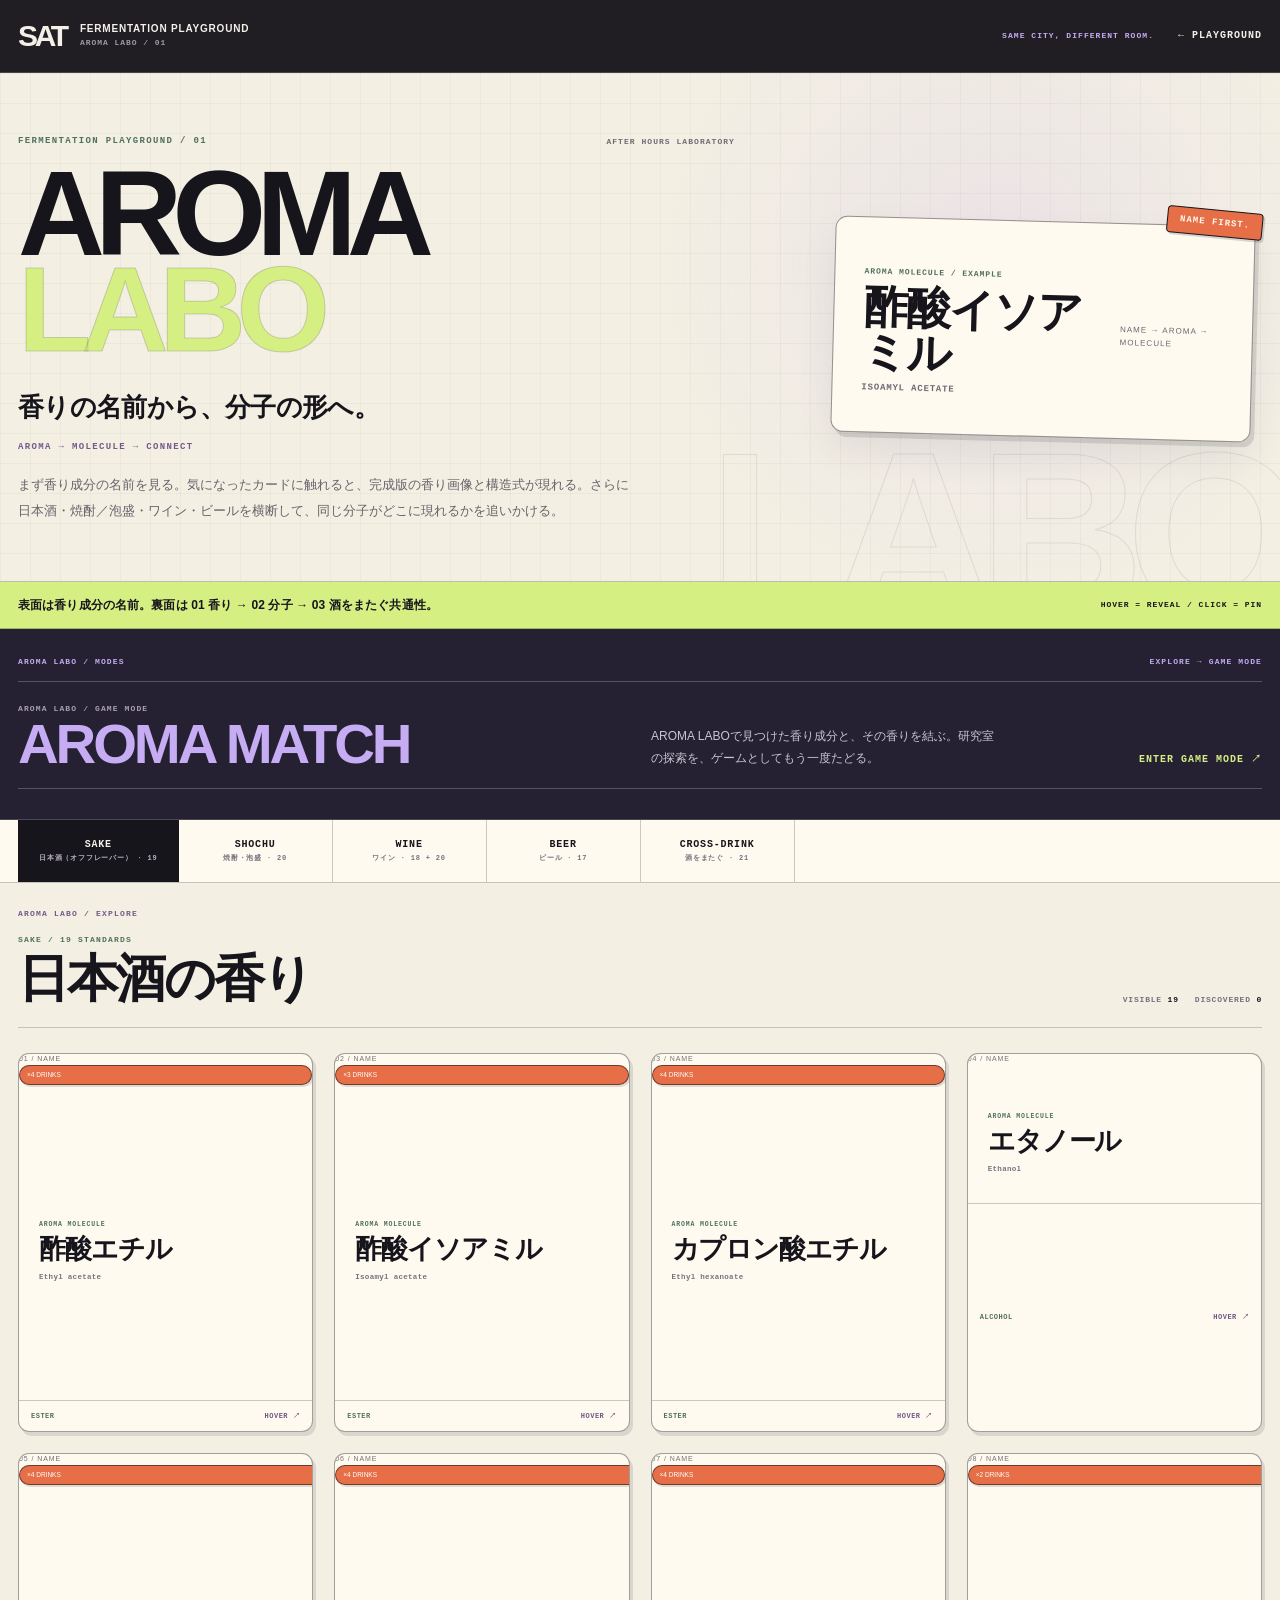
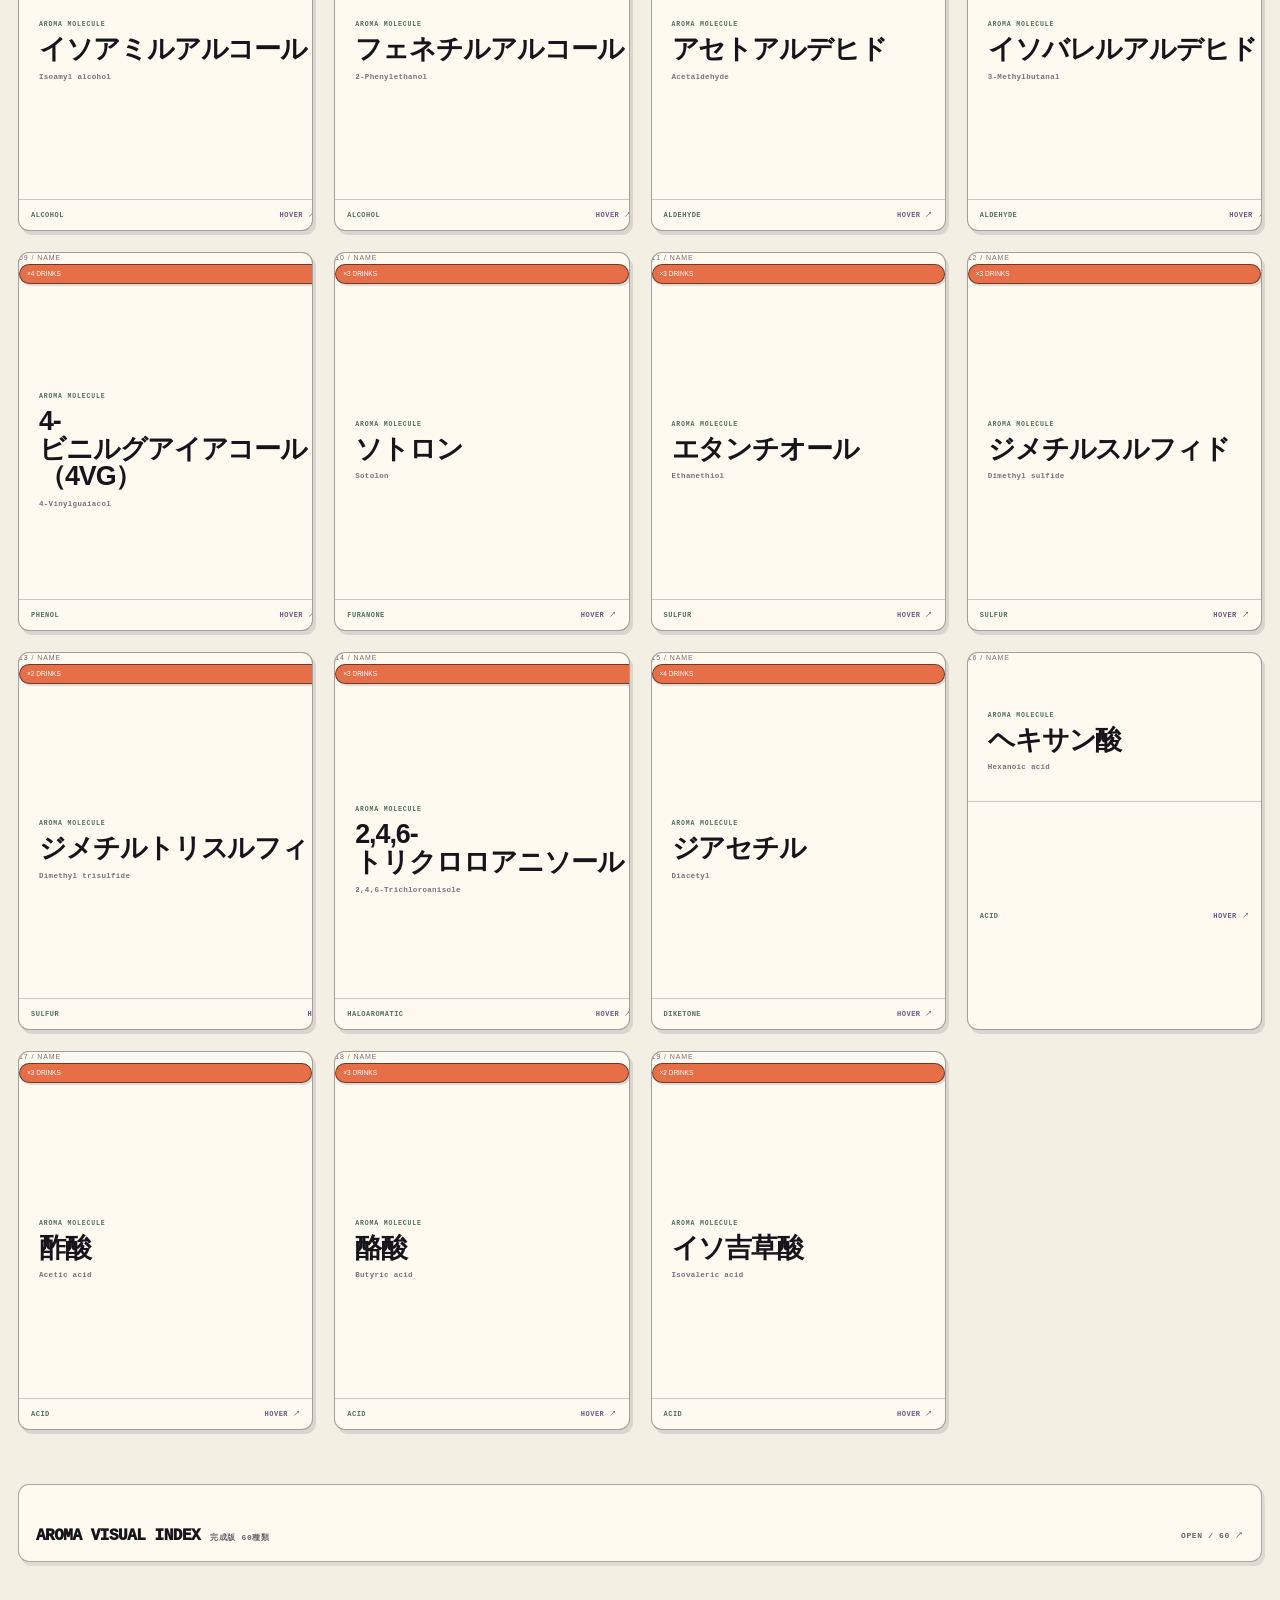
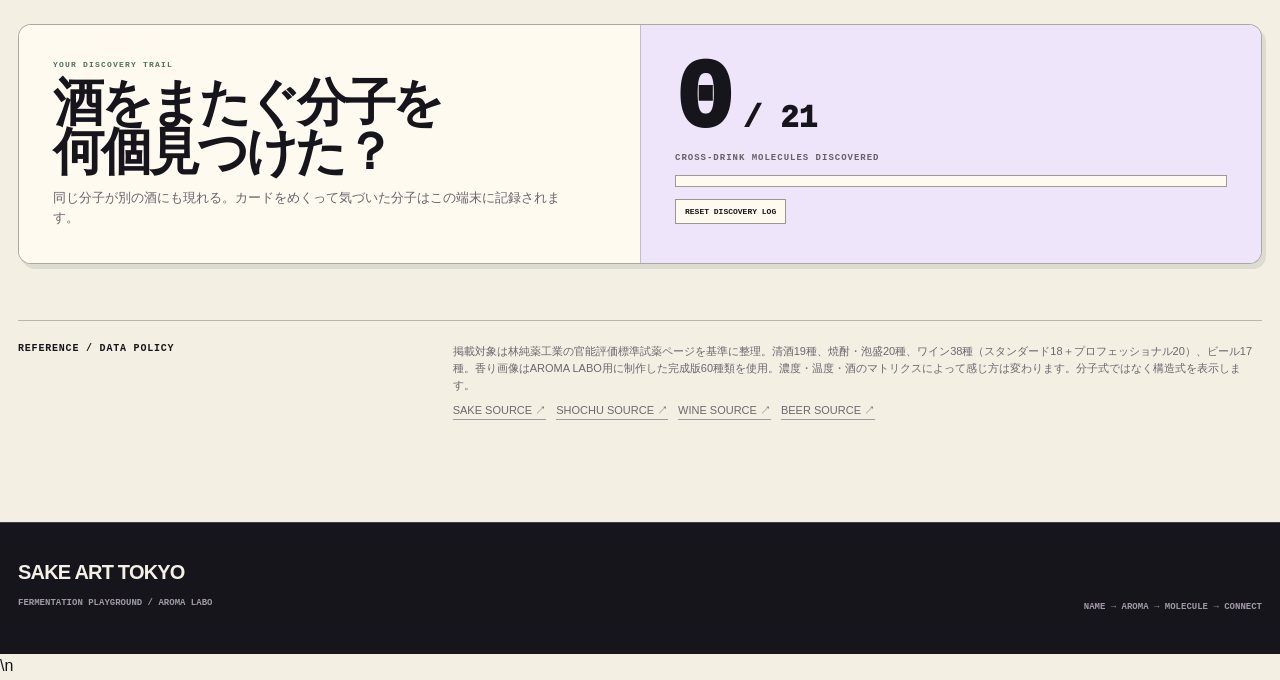
==== commit 2ffa92ce: "Add GA4 analytics to Aroma Labo" ====
--- a/aroma-lab/index.html
+++ b/aroma-lab/index.html
@@ -95,7 +95,7 @@
 <footer class="footer"><div class="wrap"><div><b>SAKE ART TOKYO</b><br/><small>FERMENTATION PLAYGROUND / AROMA LABO</small></div><small>NAME → AROMA → MOLECULE → CONNECT</small></div></footer>
 <div class="toast" id="toast"></div>
 <script defer src="./app.js"></script>
-<script defer src="./hotfix-name-first.js"></script>
-<script defer src="./mobile-card-grid.js"></script>
-</body>
+<script defer src="./hotfix-name-first.js?v=20260910-light1"></script>
+<script defer src="./mobile-card-grid.js?v=20260910-light1"></script>
+<script defer src="../analytics.js"></script>\n</body>
 </html>
